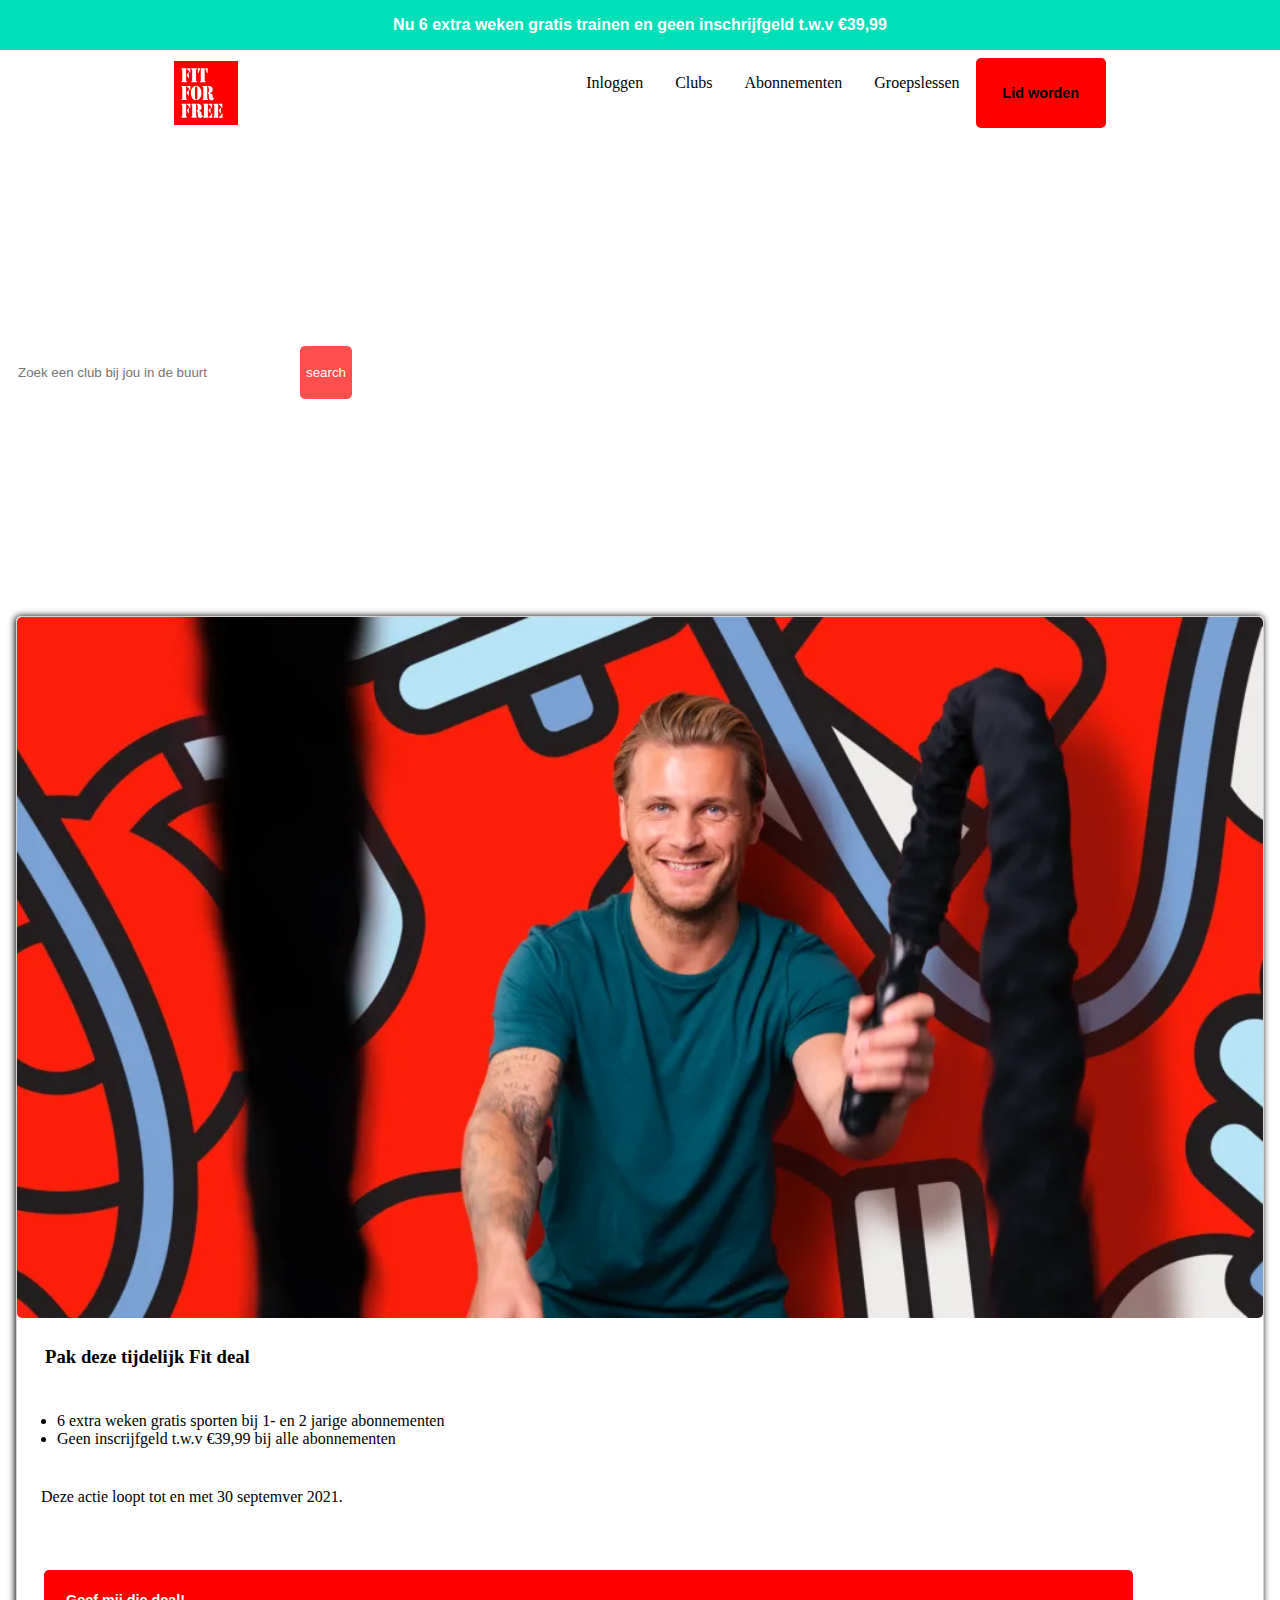
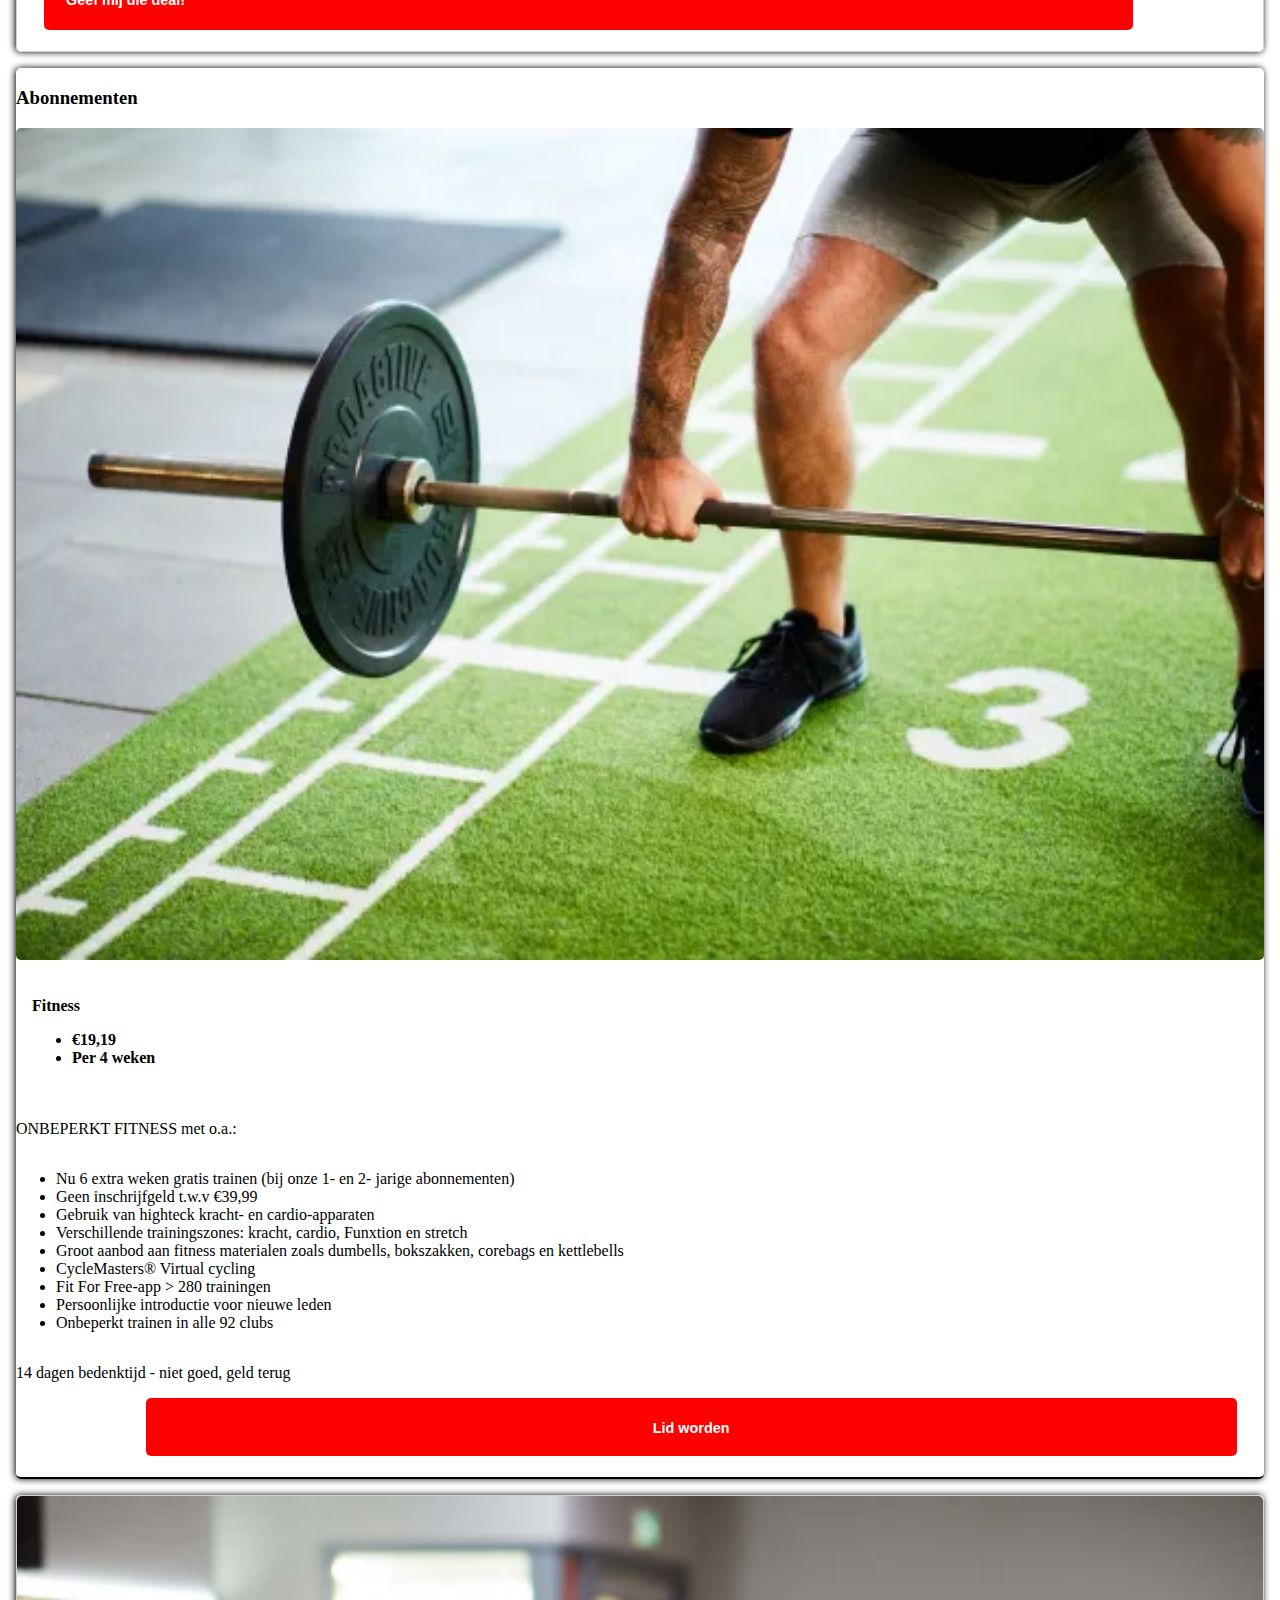
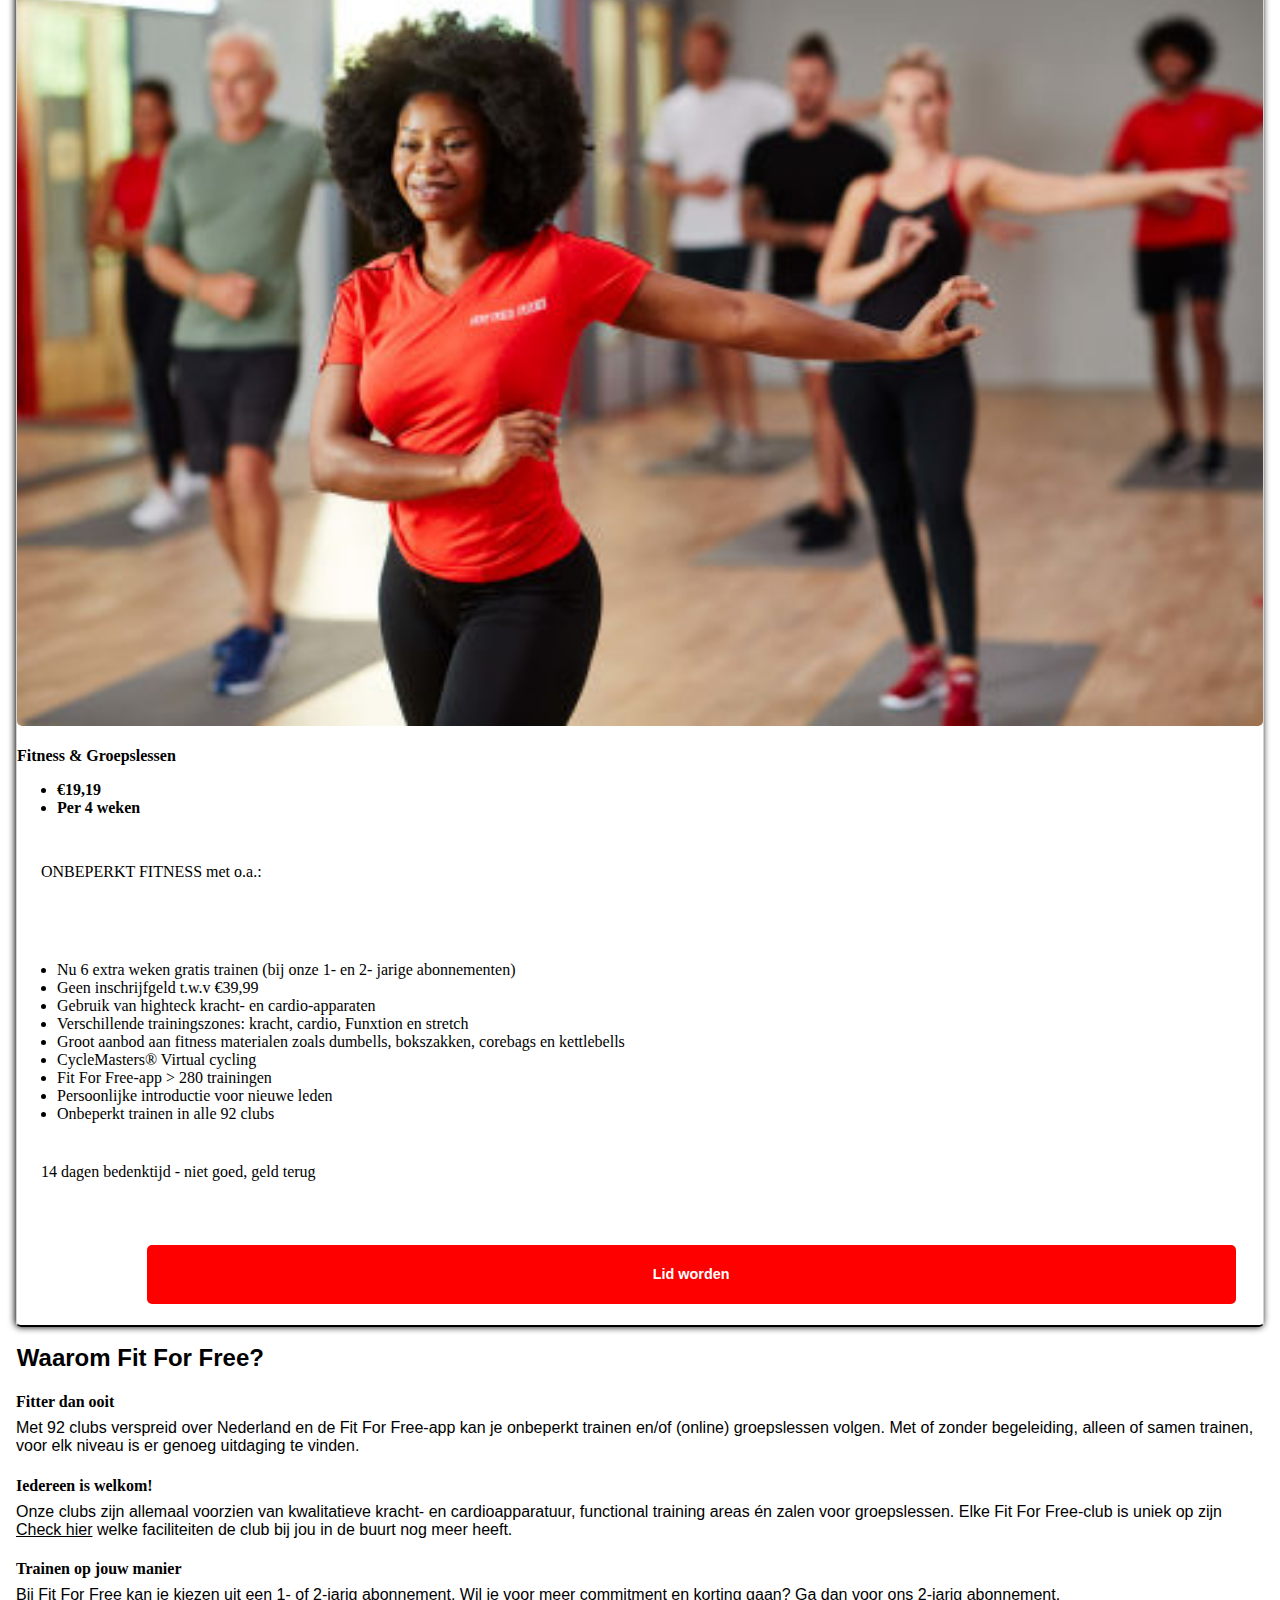
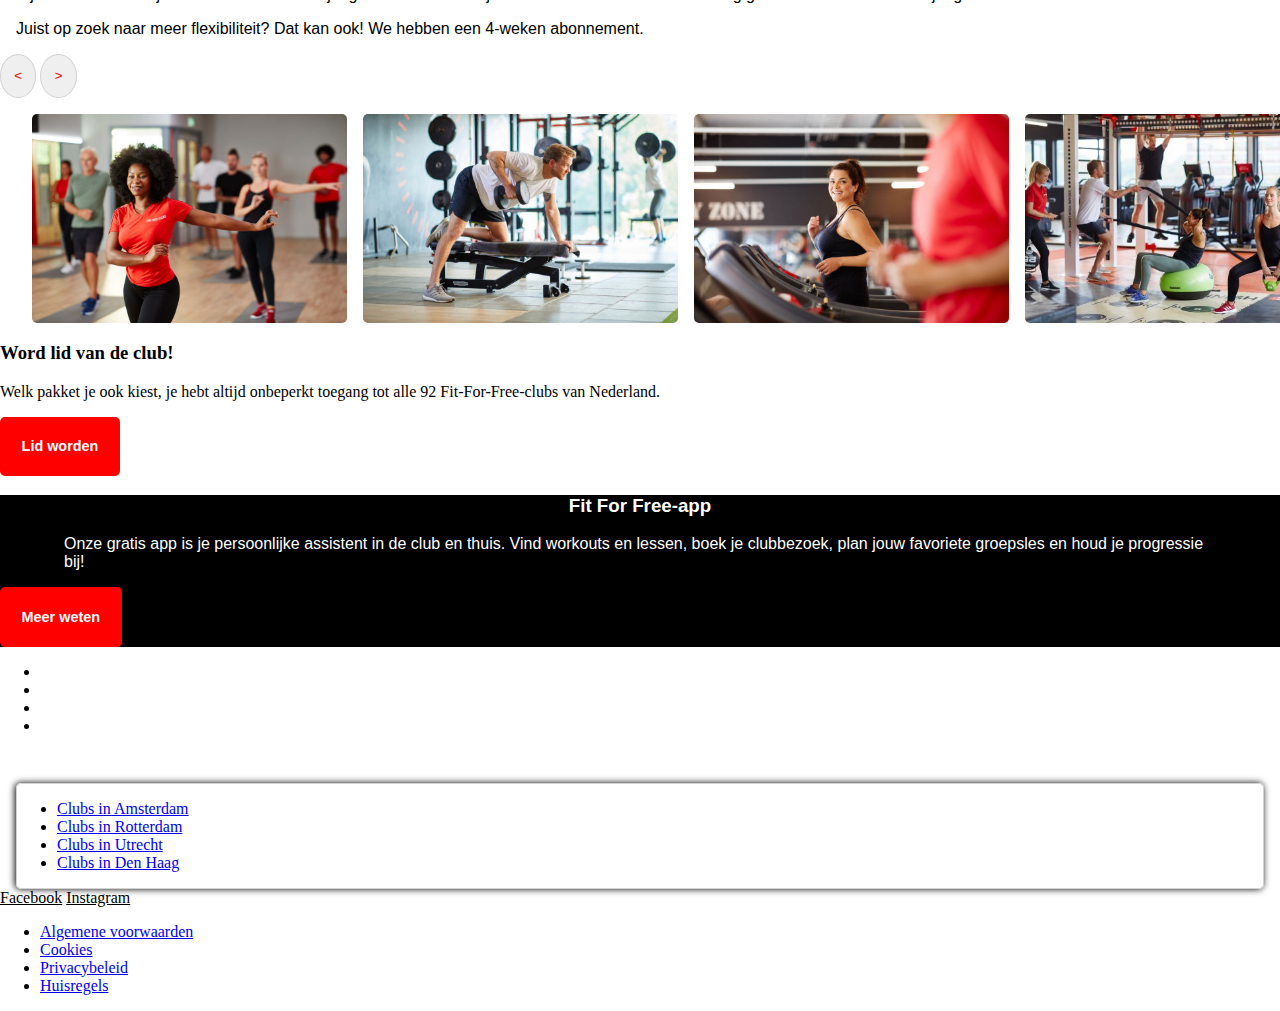
==== index.html @ 177fa926 "Add files via upload" ====
<!DOCTYPE html>
<html lang="en">
<head>
    <meta charset="UTF-8">
    <meta http-equiv="X-UA-Compatible" content="IE=edge">
    <meta name="viewport" content="width=device-width, initial-scale=1.0">
    <title>Fit For Free</title>
    <link rel="stylesheet" href="styles/style.css">
</head>
<body>
    <header>
        <a class="toplink" href="#">Nu 6 extra weken gratis trainen en geen inschrijfgeld t.w.v €39,99</a>
        <nav>
            <img src="images/logo.svg" alt="">
            <button>Lid worden</button>
            <div class="wrapper">
                <div class="container">
                    <div class="menulogo"></div>
                    <div class="menulogo"></div>
                    <div class="menulogo"></div>
                </div>
            </div>
            <ul class="nav-links">
                <li><a href="#">Inloggen</a></li>
                <li><a href="#">Clubs</a></li>
                <li><a href="#">Abonnementen</a></li>
                <li><a href="#">Groepslessen</a></li>
                <li><a href="#">Lid worden</a></li>
            </ul>
        </nav>
    </header>
    <main>

        <!--section 1-->
        <section class="welkom">
            <h2>Welkom bij de club!</h2>
            <div>
                <label for="site-search">
                <input type="search" placeholder="Zoek een club bij jou in de buurt">
                <button>search</button>
                </label>
            </div>
            <a href="#">Gebruik mijn locatie</a>
        </section>

        <!--section 2-->
        <section>
            <img src="images/Homepage_header_Circuit3.webp" alt="">
            <h3>Pak deze tijdelijk Fit deal</h3>
            <ul>
                <li>
                    6 extra weken gratis sporten bij 1- en 2 jarige abonnementen
                </li>
                <li>
                    Geen inscrijfgeld t.w.v €39,99 bij alle abonnementen
                </li>
            </ul>
            <p>Deze actie loopt tot en met 30 septemver 2021.</p>
            <button>
            Geef mij die deal!
            </button>
        </section>
        <span>

            <!--span section 1-->
            <section>
                <h3>Abonnementen</h3>
                <img src="images/Fit_For_Free_Fitness.jpg" alt="">
                <div>
                    <h4>
                        Fitness
                        <ul>
                            <li>€19,19</li>
                            <li>Per 4 weken</li>
                        </ul>
                    </h4>
                </div>
                <p>ONBEPERKT FITNESS met o.a.:</p>
                <ul>
                    <li>Nu 6 extra weken gratis trainen (bij onze 1- en 2- jarige abonnementen)</li>
                    <li>Geen inschrijfgeld t.w.v €39,99</li>
                    <li>Gebruik van highteck kracht- en cardio-apparaten</li>
                    <li>Verschillende trainingszones: kracht, cardio, Funxtion en stretch</li>
                    <li>Groot aanbod aan fitness materialen zoals dumbells, bokszakken, corebags en kettlebells</li>
                    <li>CycleMasters® Virtual cycling</li>
                    <li>Fit For Free-app > 280 trainingen</li>
                    <li>Persoonlijke introductie voor nieuwe leden</li>
                    <li>Onbeperkt trainen in alle 92 clubs</li>
                </ul>
                <p>14 dagen bedenktijd - niet goed, geld terug</p>
                <button>Lid worden</button>
            </section>

            <!--span section 2-->
            <section>
                <img src="images/Zumba_Gold_-_Fit_For_Free.jpg" alt="">
                <div>
                    <h4>
                        Fitness & Groepslessen
                        <ul>
                            <li>€19,19</li>
                            <li>Per 4 weken</li>
                        </ul>
                    </h4>
                </div>
                <p>ONBEPERKT FITNESS met o.a.:</p>
                <ul>
                    <li>Nu 6 extra weken gratis trainen (bij onze 1- en 2- jarige abonnementen)</li>
                    <li>Geen inschrijfgeld t.w.v €39,99</li>
                    <li>Gebruik van highteck kracht- en cardio-apparaten</li>
                    <li>Verschillende trainingszones: kracht, cardio, Funxtion en stretch</li>
                    <li>Groot aanbod aan fitness materialen zoals dumbells, bokszakken, corebags en kettlebells</li>
                    <li>CycleMasters® Virtual cycling</li>
                    <li>Fit For Free-app > 280 trainingen</li>
                    <li>Persoonlijke introductie voor nieuwe leden</li>
                    <li>Onbeperkt trainen in alle 92 clubs</li>
                </ul>
                <p>14 dagen bedenktijd - niet goed, geld terug</p>
                <button>Lid worden</button>
            </section>
        </span>

        <!--section 3-->
        <section>
            <h3>Waarom Fit For Free?</h3>
            <h4>Fitter dan ooit</h4>
            <p>
                Met 92 clubs verspreid over Nederland en de Fit For Free-app kan je onbeperkt trainen en/of (online) groepslessen volgen. Met of zonder begeleiding, alleen of samen trainen, voor elk niveau is er genoeg uitdaging te vinden.
            </p>
            <h4>Iedereen is welkom!</h4>
            <p>
                Onze clubs zijn allemaal voorzien van kwalitatieve kracht- en cardioapparatuur, functional training areas én zalen voor groepslessen. Elke Fit For Free-club is uniek op zijn <a href="#">Check hier</a> welke faciliteiten de club bij jou in de buurt nog meer heeft.
            </p>
            <h4>Trainen op jouw manier</h4>
            <p>
                Bij Fit For Free kan je kiezen uit een 1- of 2-jarig abonnement. Wil je voor meer commitment en korting gaan? Ga dan voor ons 2-jarig abonnement.
            </p>
            <p>
                Juist op zoek naar meer flexibiliteit? Dat kan ook! We hebben een 4-weken abonnement.
            </p>
        </section>

        <!--section 4-->
        <section>
            <button class="prevBtn"><</button>
            <button class="nextBtn">></button>
        </section>

        <!--section 5-->
        <section>
            <div class="carousel-slide">
                <img src="images/Zumba_Gold_-_Fit_For_Free (1).jpg" alt="">
                <img src="images/Kracht_training_-_Fit_For_Free__1___1_.jpg" alt="">
                <img src="images/Cardio.jpg" alt="">
                <img src="images/Fit_For_Free_functioneel_trainen.jpg" alt="">
                <img src="images/Fit_For_Free_app.jpg" alt="">
            </div>
        </section>

        <!--section 6-->
        <section>
            <h3>
                Word lid van de club!
            </h3>
            <p>
                Welk pakket je ook kiest, je hebt altijd onbeperkt toegang tot alle 92 Fit-For-Free-clubs van Nederland.
            </p>
            <button>
                Lid worden
            </button>
        </section>

        <!--section 7-->
        <section>
            <h3>
                Fit For Free-app
            </h3>
            <a href="#"></a>
            <a href="#"></a>
            <p>
                Onze gratis app is je persoonlijke assistent in de club en thuis. Vind workouts en lessen, boek je clubbezoek, plan jouw favoriete groepsles en houd je progressie bij!
            </p>
            <button>Meer weten</button>
        </section>
    </main>
    <footer>
        <section>
            <ul>
                <li><a href="#">Pers</a></li>
                <li><a href="#">Contact</a></li>
                <li><a href="#">BedrijfsFitness</a></li>
                <li><a href="#">Werken bij Fit For Free</a></li>
            </ul>
        </section>
        <section>
            <ul>
                <li><a href="#">Clubs in Amsterdam</a></li>
                <li><a href="#">Clubs in Rotterdam</a></li>
                <li><a href="#">Clubs in Utrecht</a></li>
                <li><a href="#">Clubs in Den Haag</a></li>
            </ul>
        </section>
        <section>
            <a href="#">Facebook</a>
            <a href="#">Instagram</a>
        </section>
        <section>
            <ul>
                <li><a href="#">Algemene voorwaarden</a></li>
                <li><a href="#">Cookies</a></li>
                <li><a href="#">Privacybeleid</a></li>
                <li><a href="#">Huisregels</a></li>
            </ul>
        </section>
    </footer>
    <script src="scripts/script.js"></script>
</body>
</html>
---- styles/style.css ----
*{
    box-sizing: border-box;
  }
  
body{
    margin: 0;
    padding: 0;
}

.toplink{
    display: flex;
    justify-content: center;
    color: white;
    background-color: #00DFB7;
    padding: 1em;
    text-decoration: none;
    font-family: Arial, Helvetica, sans-serif;
    font-weight: bold;
    font-size: 1em;
}

/*nav*/
nav {
    display: flex;
    justify-content: space-around;
    align-items: center;
    background-color: white;
    color: black;
    margin: 0.5em;
}

nav img {
    width: 4em;
}
nav ul {
    margin: 0;
    padding: 0;
    display: flex;
}

nav li {
    list-style: none;
}

nav li:last-of-type {
    background-color: red;
    color: white;
    border: red 1px ;
    padding: .75em;
    border-radius: 5px;
    font-weight: bold;
    font-size: 0.9em;
    font-family: sans-serif;
}

nav button {
    position: absolute;
    top: 4.25em;
    right: 5rem;
    background-color: red;
    color: white;
    border: red 1px ;
    padding: 1.5em;
    border-radius: 5px;
    font-weight: bold;
    font-size: 0.9em;
    font-family: sans-serif;
}

@media (max-width: 525px) {
    nav button {
        position: absolute;
        top: 5.25em;
    }
}

nav a {
    text-decoration: none;
    color: black;
    padding: 1rem;
    display: block;
}

nav a:hover {
    color: red;
}

.wrapper {
    display: none;
    width: 90%;
    margin: 0 auto;
}

.container {
    position: absolute;
    top: 5em;
    right: 1rem;
    height: 25px;
    width: 40px;
    margin-top: 20px;
    display: flex;
    flex-direction: column;
    justify-content: space-between;
    align-items: center;
    cursor: pointer; 
}

.menulogo {
    height: 3px;
    width: 30px;
    background-color: red;
}

@media (min-width: 1200px) {
    nav button {
        display: none;
    }

    section:nth-of-type(2) {
        margin: auto;
    }

}

@media (max-width: 1200px) {
    .wrapper {
        display: flex;
        border-bottom: solid 1px lightgray;
    }

    nav ul {
        display: none;
    }

    nav {
        flex-direction: column;
        align-items: flex-start;
    }

    nav ul {
        flex-direction: column;
    }

    nav li a {
        padding: .75rem 1rem;
    }

    .nav-links.open {
        display: flex;
    }

    nav li:last-of-type {
        display: none;
    }
    

}
/*nav end*/

.welkom {
    padding: 15vh 0;
    background-image: url(images/Homepage_header_Yoga__1_.webp) ;
    background-repeat: no-repeat;
}

section:nth-of-type(1) div {
    margin: 1em;
}

section:nth-of-type(1) h2 {
    margin: .6em;
    font-size: 2em;
    font-family: sans-serif;
    color: white;
}

section:nth-of-type(1) button {
    height: 4em;
    border-radius: 5px;
    border: none;
    background-color: rgb(255, 78, 78);
    margin-left: 1em;
    color: white;
}

input[type="search"] {
    border: none;
    border-radius: 5px;
    width: 20em;
    height: 4em;
}

section:nth-of-type(1) a {
    color: white;
    text-decoration: none;
    padding: 1em;
}

section:nth-of-type(2) {
    display: flex;
    flex-direction: column;
    margin: 1em;
    border-bottom: solid black 2px;
    border-radius: 5px;
    margin: auto;
    margin-right: 1em;
    margin-left: 1em;
    margin-top: 3em;
    border: solid lightgray 1px;
    box-shadow: -1px 0px 7px 0px #000000;
}

section:nth-of-type(2) h3 {
    margin: 1.5em;
}

section:nth-of-type(2) p {
    margin: 1.5em;
    margin-bottom: 4em;
}

section:nth-of-type(2) button {
    background-color: red;
    color: white;
    border: red 1px ;
    display: flex;
    justify-content: flex-start;
    padding: 1.5em;
    margin-left: 1.9em;
    margin-right: 9em;
    margin-bottom: 1.5em;
    border-radius: 5px;
    font-weight: bold;
    font-size: 0.9em;
    font-family: sans-serif;
}

span:nth-of-type(1) section {
    display: flex;
    flex-direction: column;
    margin: 1em;
    border-bottom: solid black 2px;
    border-radius: 5px;
    box-shadow: -1px 0px 7px 0px #000000;
}

span:nth-of-type(1) button {
    background-color: red;
    color: white;
    border: red 1px ;
    display: flex;
    justify-content: flex-end;
    padding: 1.5em;
    margin-right: 1.9em;
    margin-left: 9em;
    margin-bottom: 1.5em;
    border-radius: 5px;
    font-weight: bold;
    font-size: 0.9em;
    font-family: sans-serif;
    justify-content: center;
}

section:nth-of-type(3) h3{
    font-family: sans-serif;
    margin: 0.7em;
    font-weight: bold;
    font-size: 1.5em;
}

section:nth-of-type(3) p {
    margin-top: 0;
    font-family: sans-serif;
    margin-left: 1em;
    margin-right: 1em;
}

section:nth-of-type(3) h4 {
    margin-bottom: 0.5em;
    margin-left: 1em;
    margin-right: 1em;
}

section:nth-of-type(3) a {
    color: black;
}

section img {
    border-radius: 5px;
}

/*carousel*/
.carousel-slide {
    display: flex;
    width: 100%;
    gap: 1em;
    margin: 1em;
}

.carousel-slide img {
    border-radius: 5px;
    width: 315px;
}

section:nth-of-type(5) {
    margin: 1em;
    justify-content: flex-end;
    width: 100%;
}

.prevBtn {
    padding: 1em;
    border-radius: 50%;
    border: solid 1px lightgrey;
    color: red;
}

.nextBtn {
    padding: 1em;
    border-radius: 50%;
    border: solid 1px lightgrey;
    color: red;
}
/*carousel end*/

section:nth-of-type(6) button {
    background-color: red;
    color: white;
    border: red 1px ;
    display: flex;
    justify-content: flex-end;
    padding: 1.5em;
    border-radius: 5px;
    font-weight: bold;
    font-size: 0.9em;
    font-family: sans-serif;
    justify-content: center;
}

section:nth-of-type(7) {
    background-color: black;
}

section:nth-of-type(7) h3 {
    color: white;
    font-family: sans-serif;
    display: flex;
    justify-content: center;
}

section:nth-of-type(7) p {
    color: white;
    font-family: sans-serif;
    display: flex;
    justify-content: center;
    margin-right: 4em;
    margin-left: 4em;
}


section:nth-of-type(7) button {
    background-color: red;
    color: white;
    border: red 1px ;
    display: flex;
    justify-content: flex-end;
    padding: 1.5em;
    border-radius: 5px;
    font-weight: bold;
    font-size: 0.9em;
    font-family: sans-serif;
    justify-content: center;
}
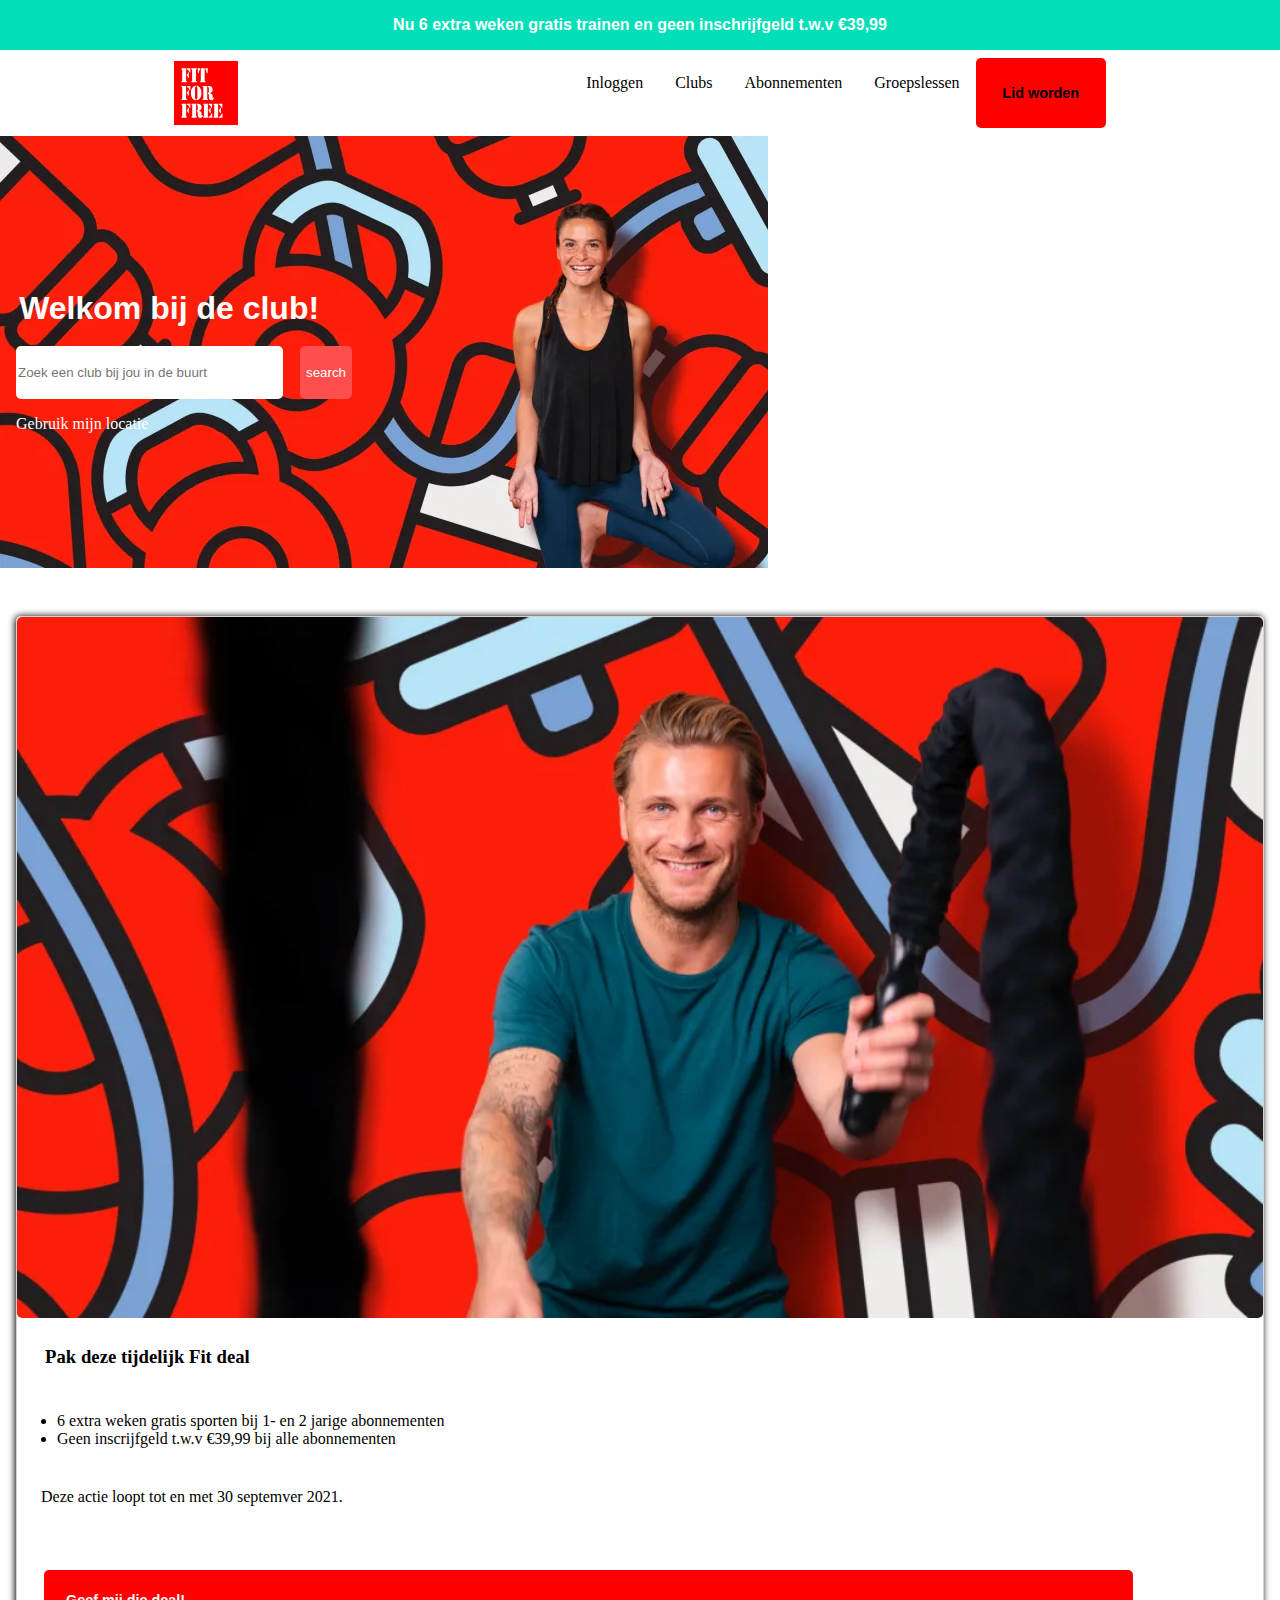
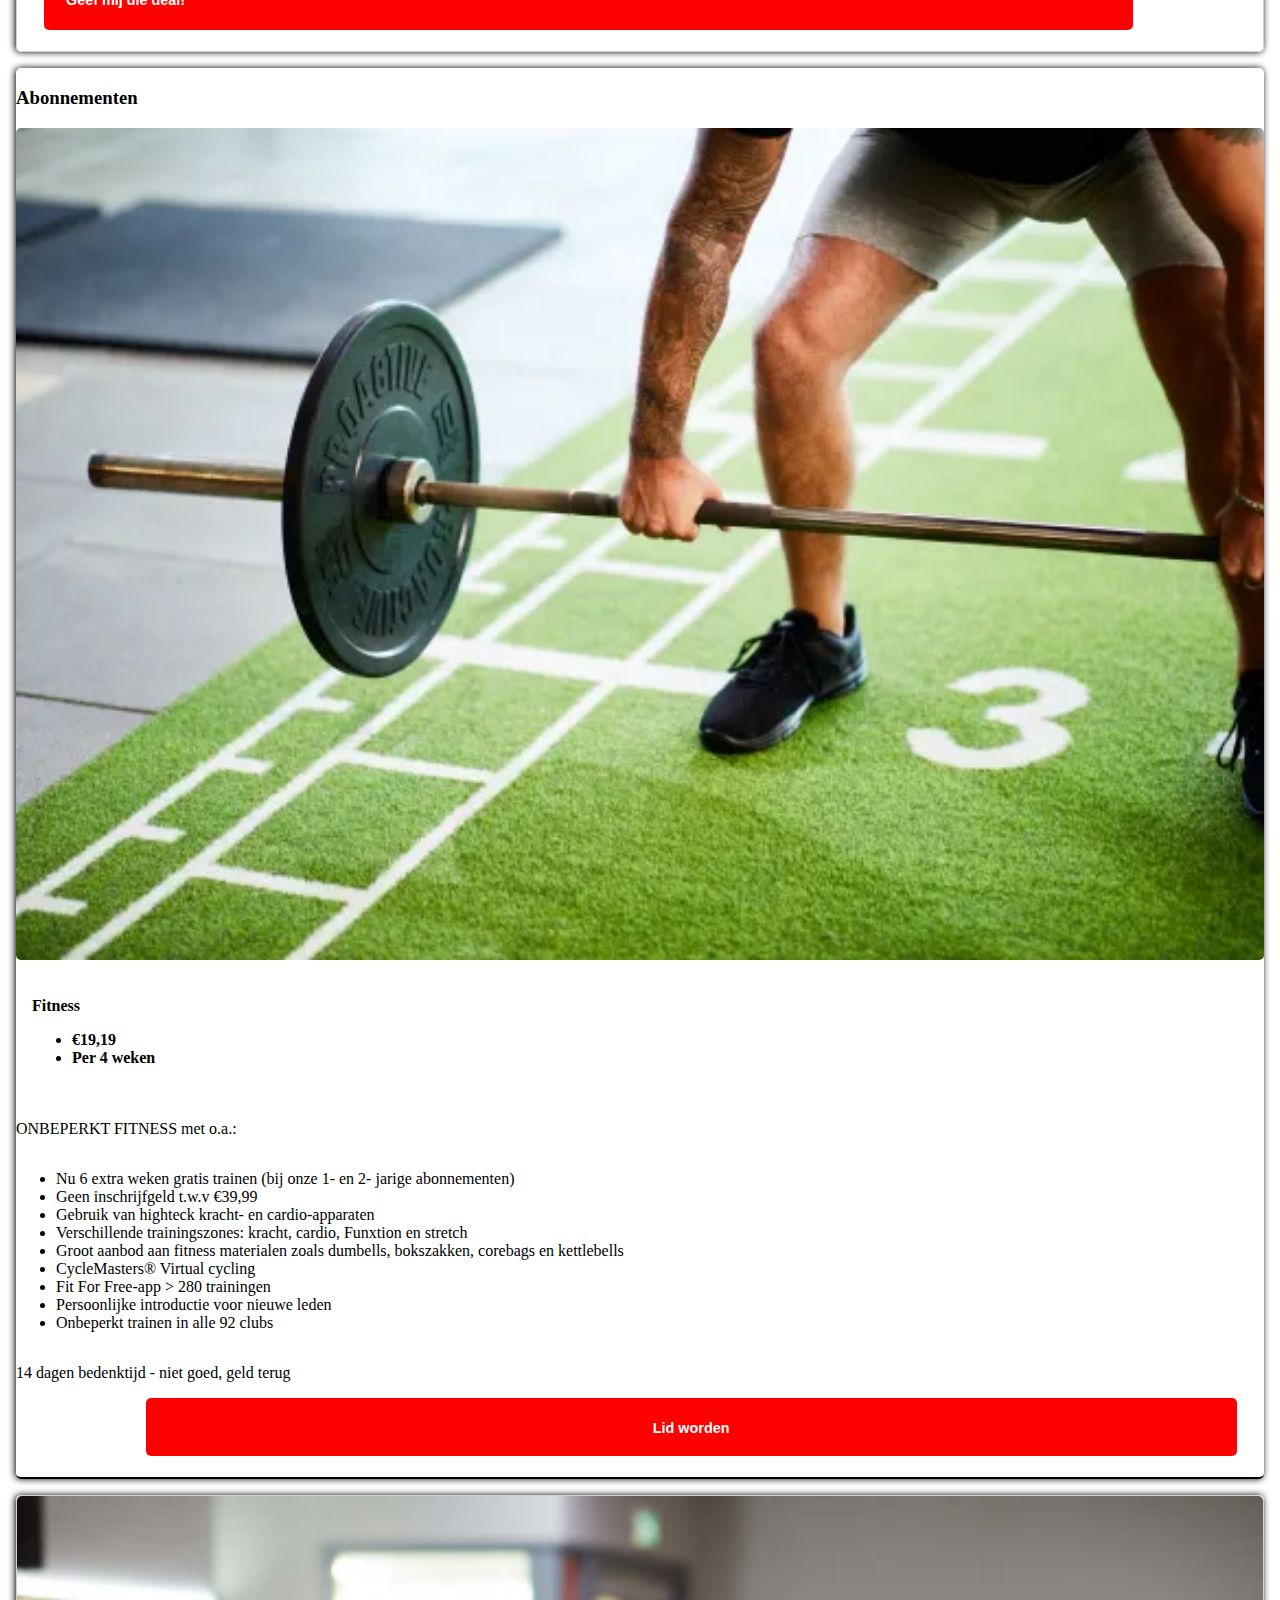
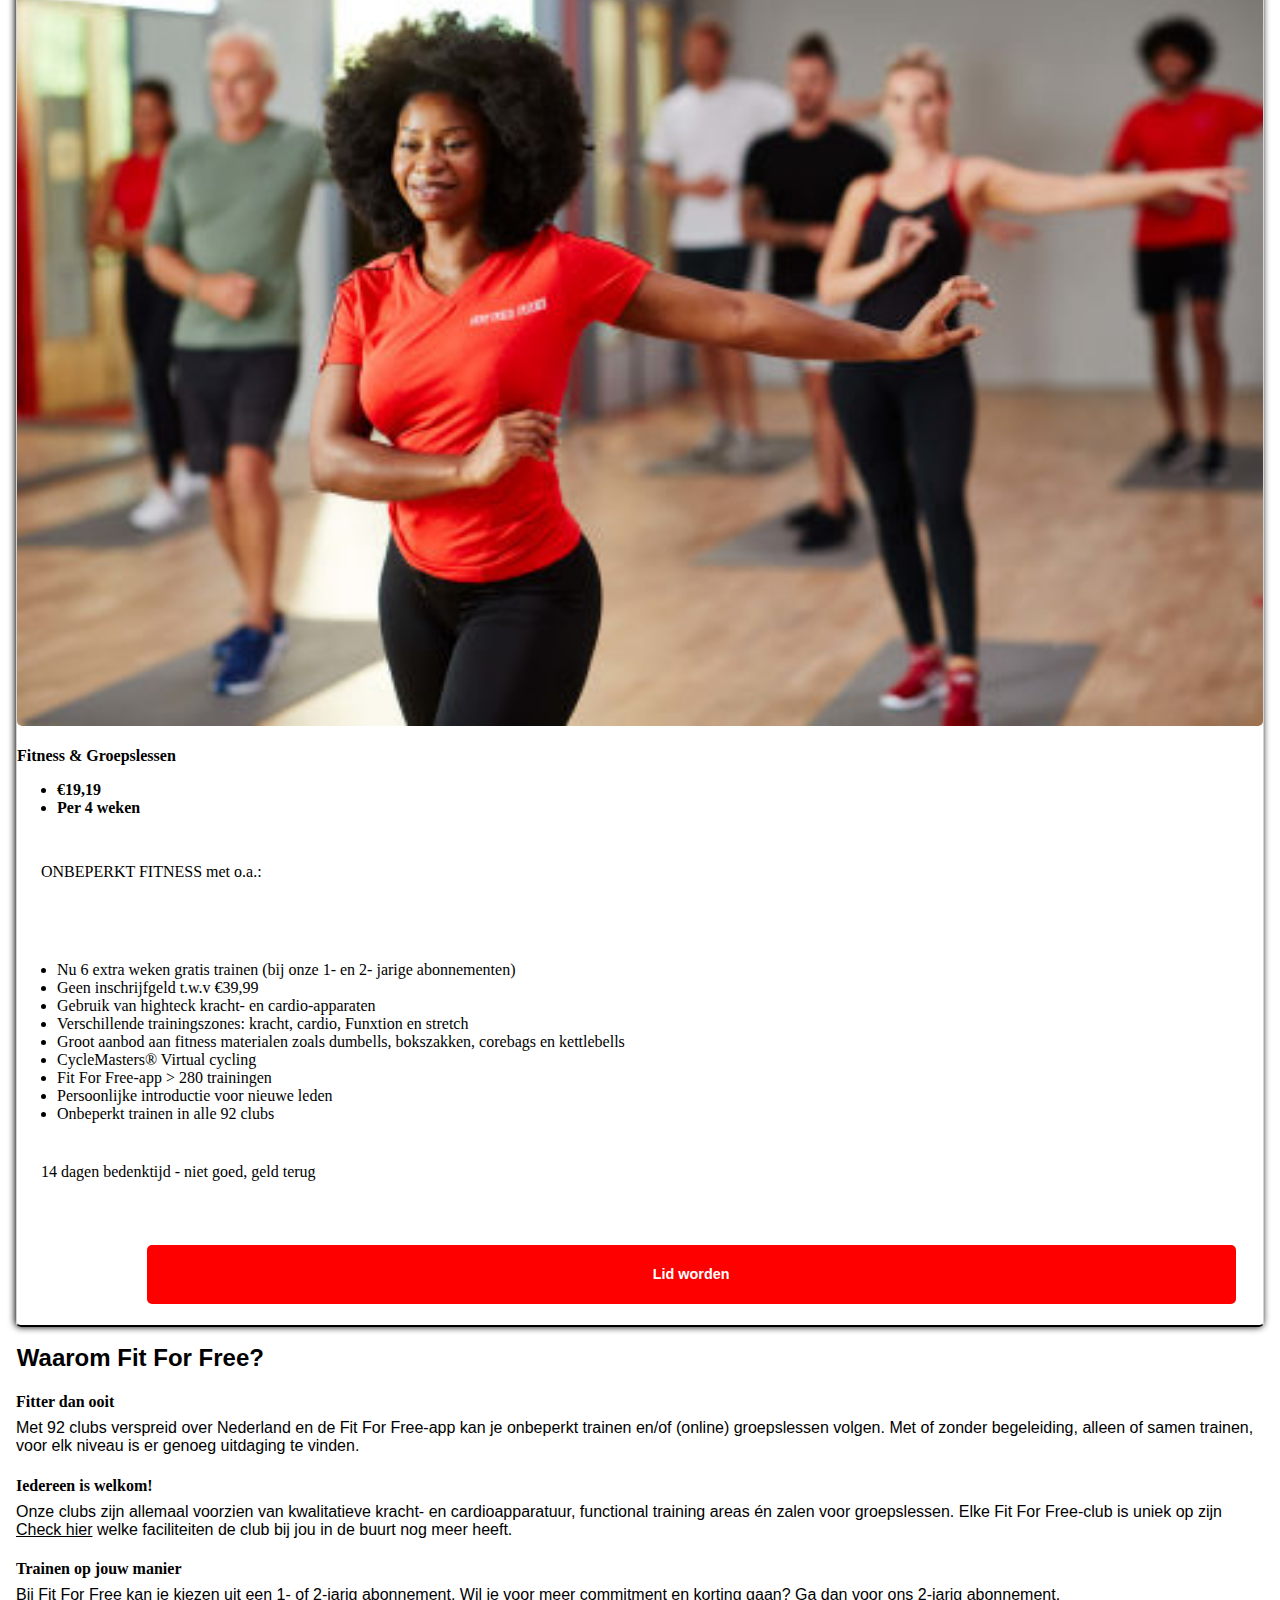
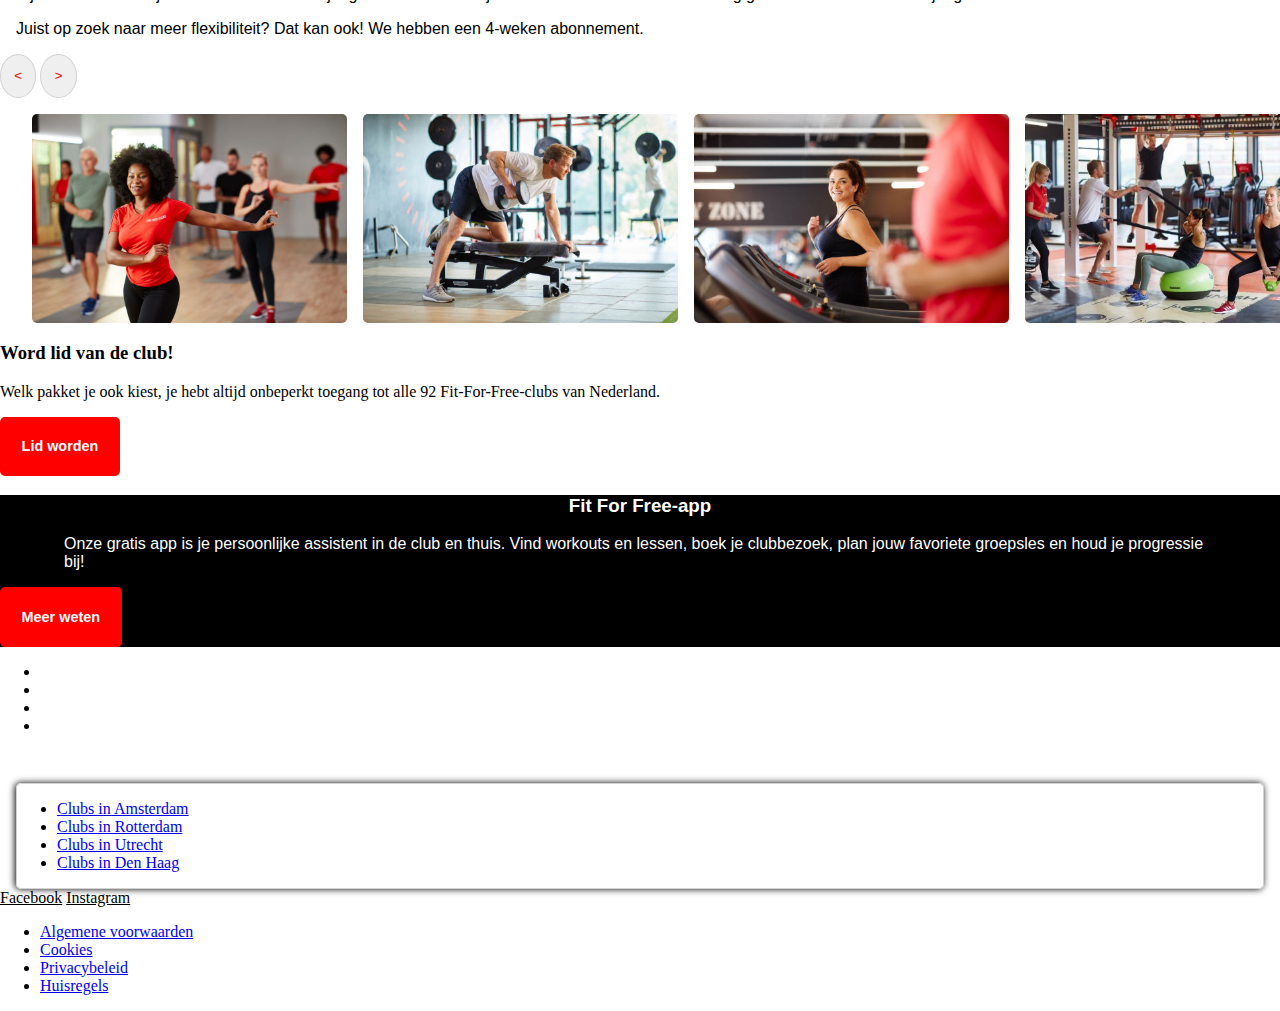
==== commit 0f1223cd: "Add files via upload" ====
--- a/index.html
+++ b/index.html
@@ -21,7 +21,7 @@
                 </div>
             </div>
             <ul class="nav-links">
-                <li><a href="#">Inloggen</a></li>
+                <li><a href="groepslessen.html">Inloggen</a></li>
                 <li><a href="#">Clubs</a></li>
                 <li><a href="#">Abonnementen</a></li>
                 <li><a href="#">Groepslessen</a></li>
--- a/styles/style.css
+++ b/styles/style.css
@@ -159,7 +159,7 @@
 
 .welkom {
     padding: 15vh 0;
-    background-image: url(images/Homepage_header_Yoga__1_.webp) ;
+    background-image: url(../images/Homepage_header_Yoga__1_.png);
     background-repeat: no-repeat;
 }
 
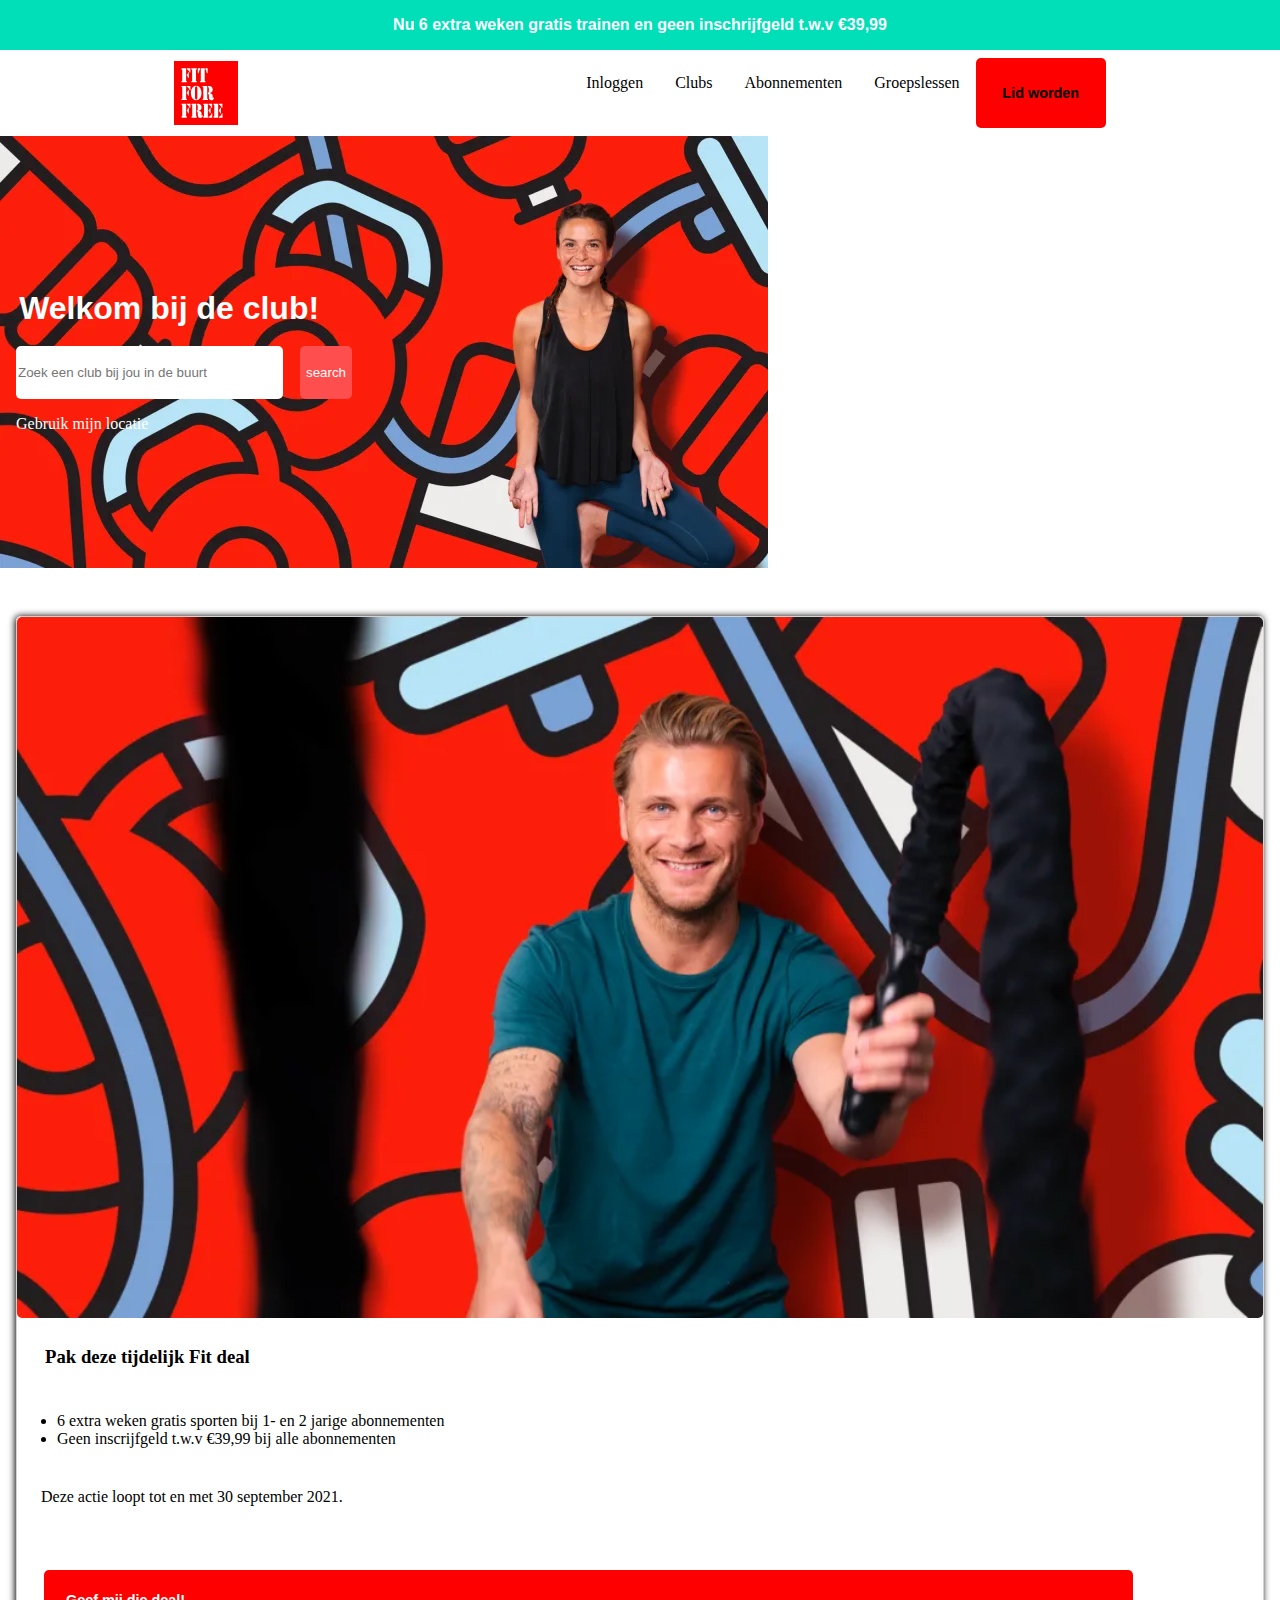
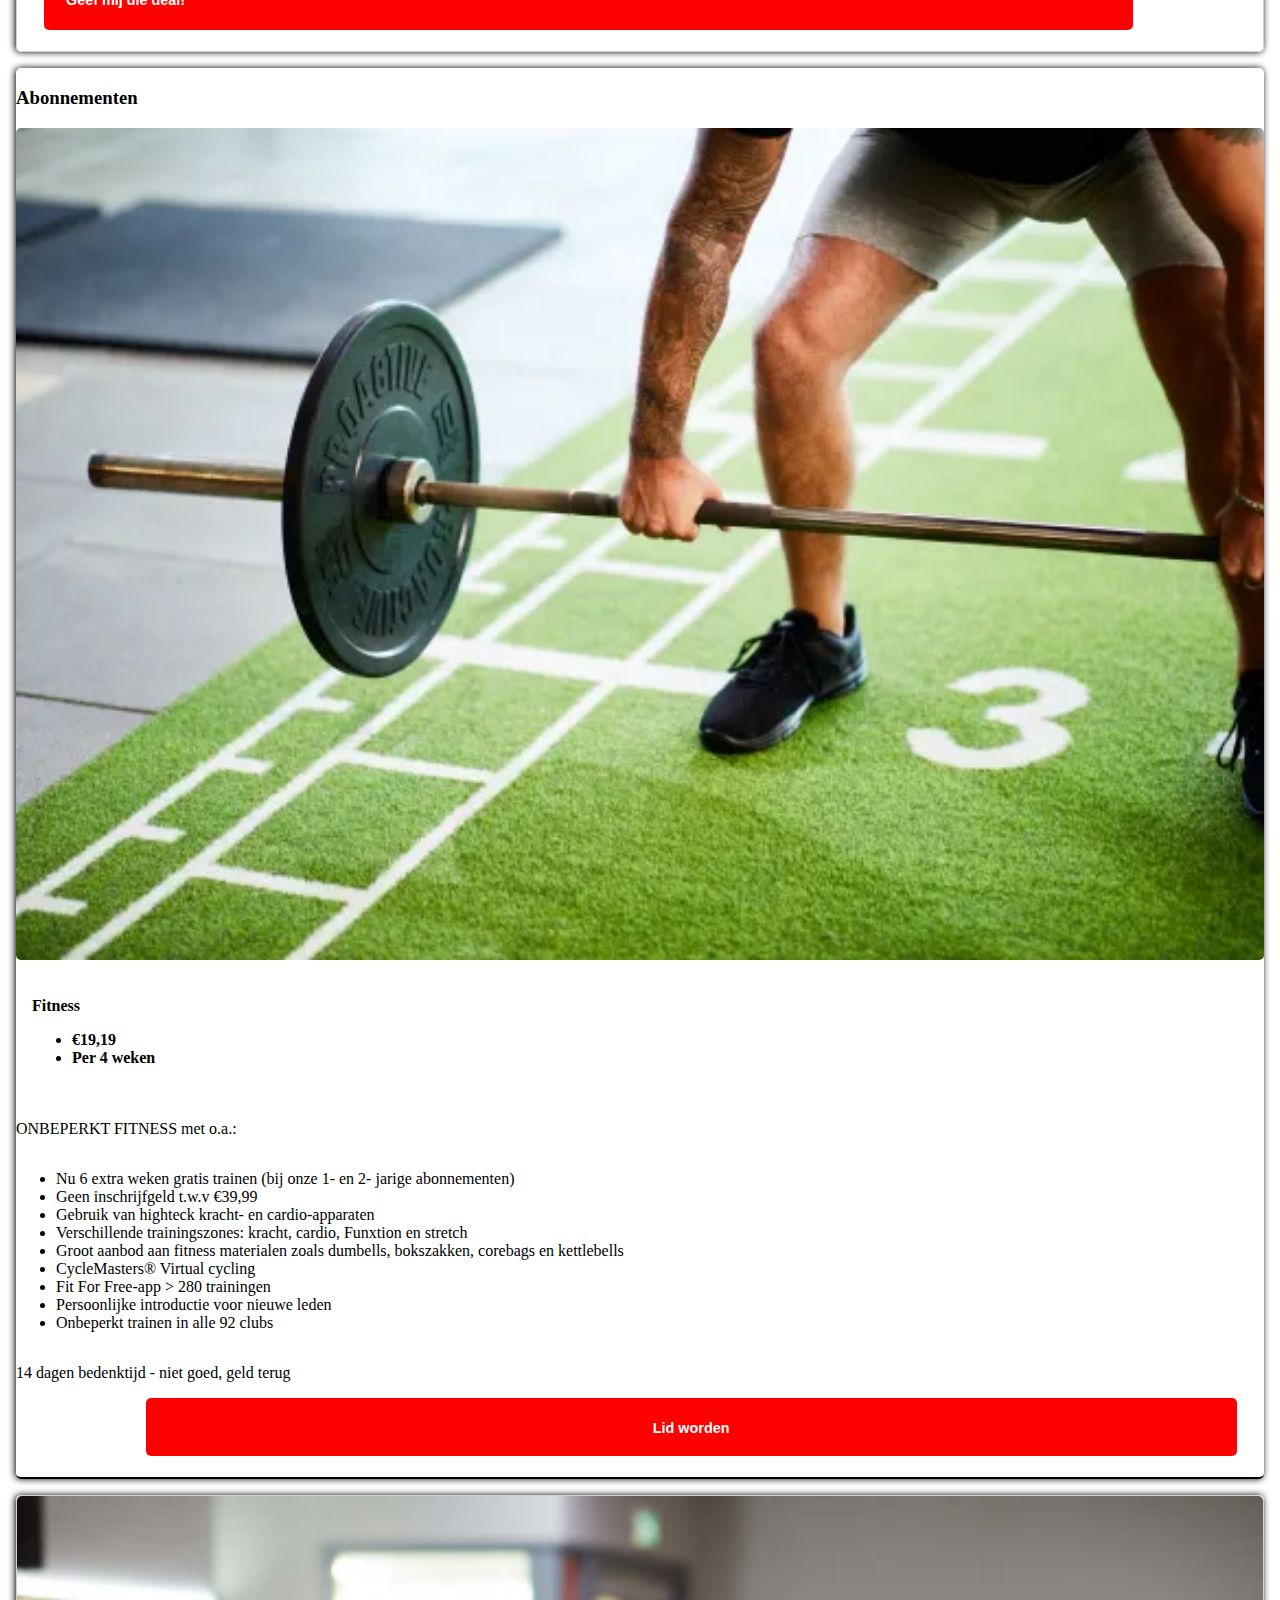
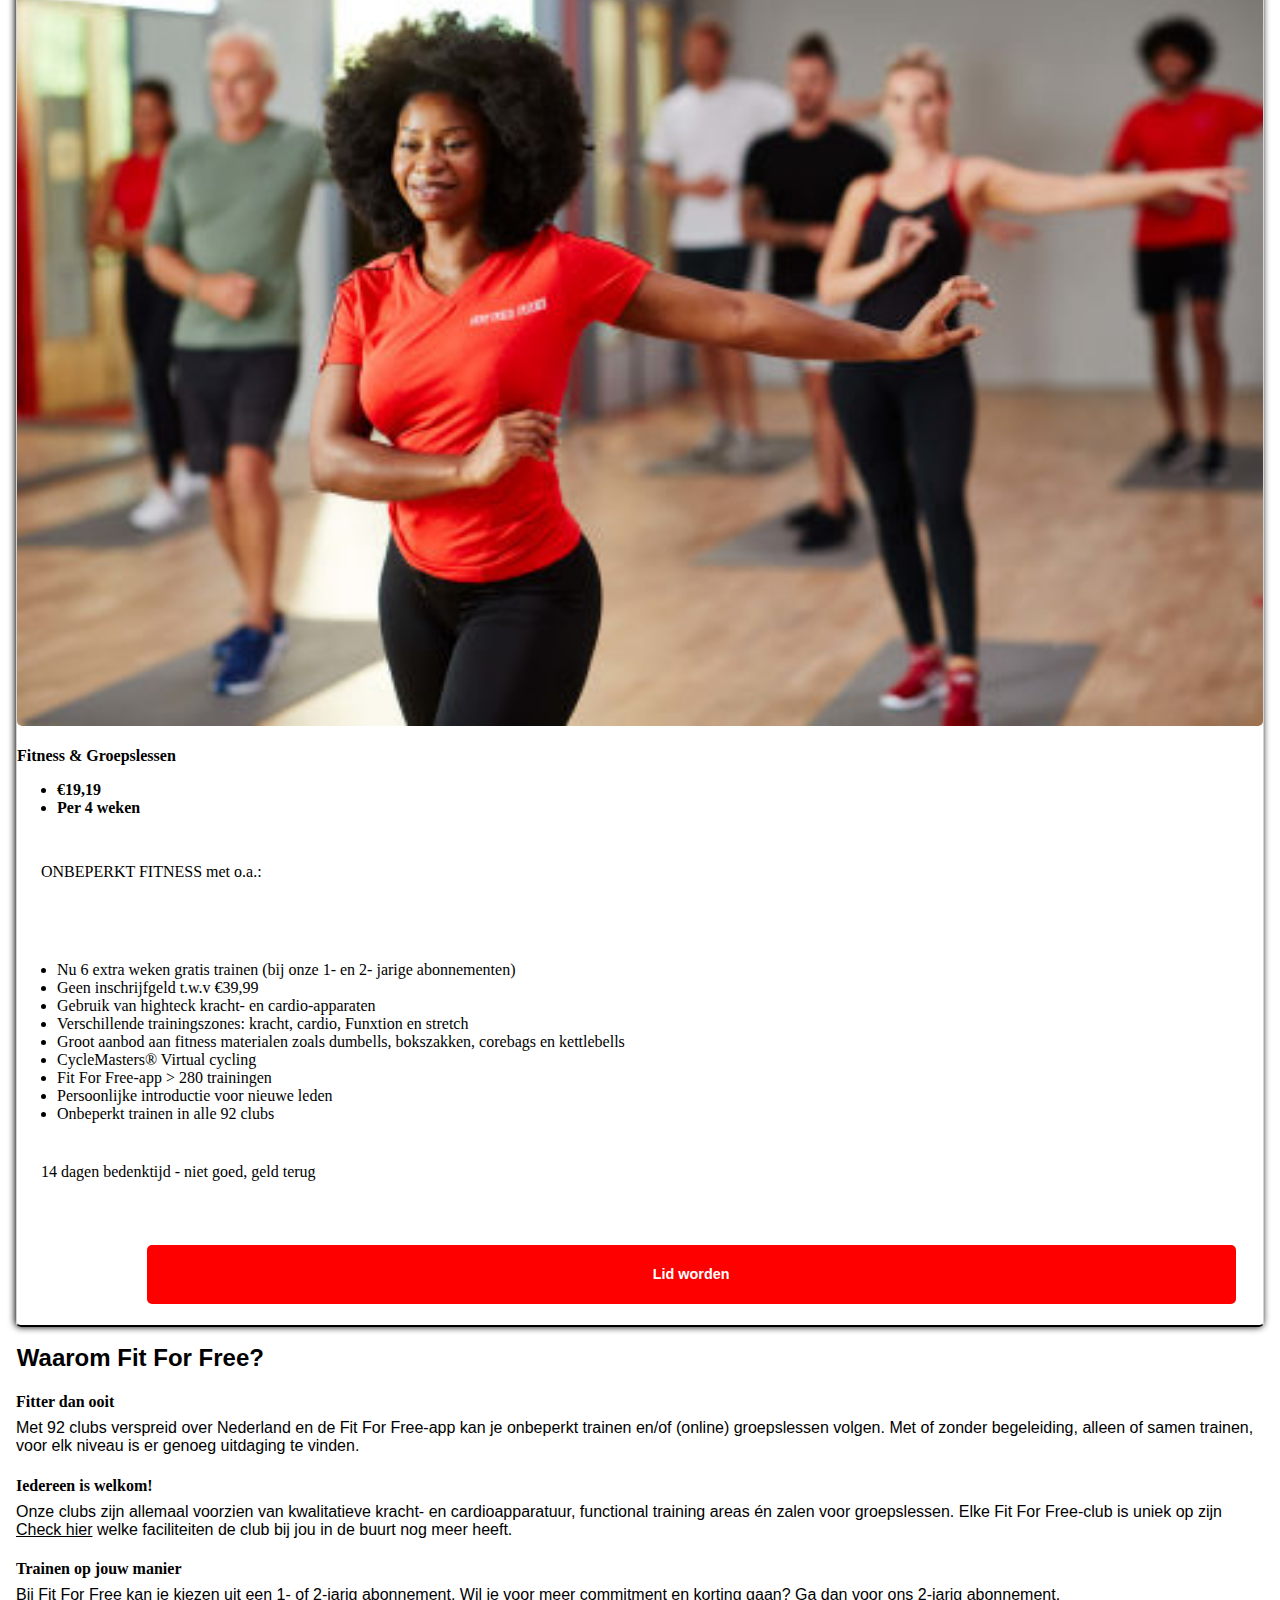
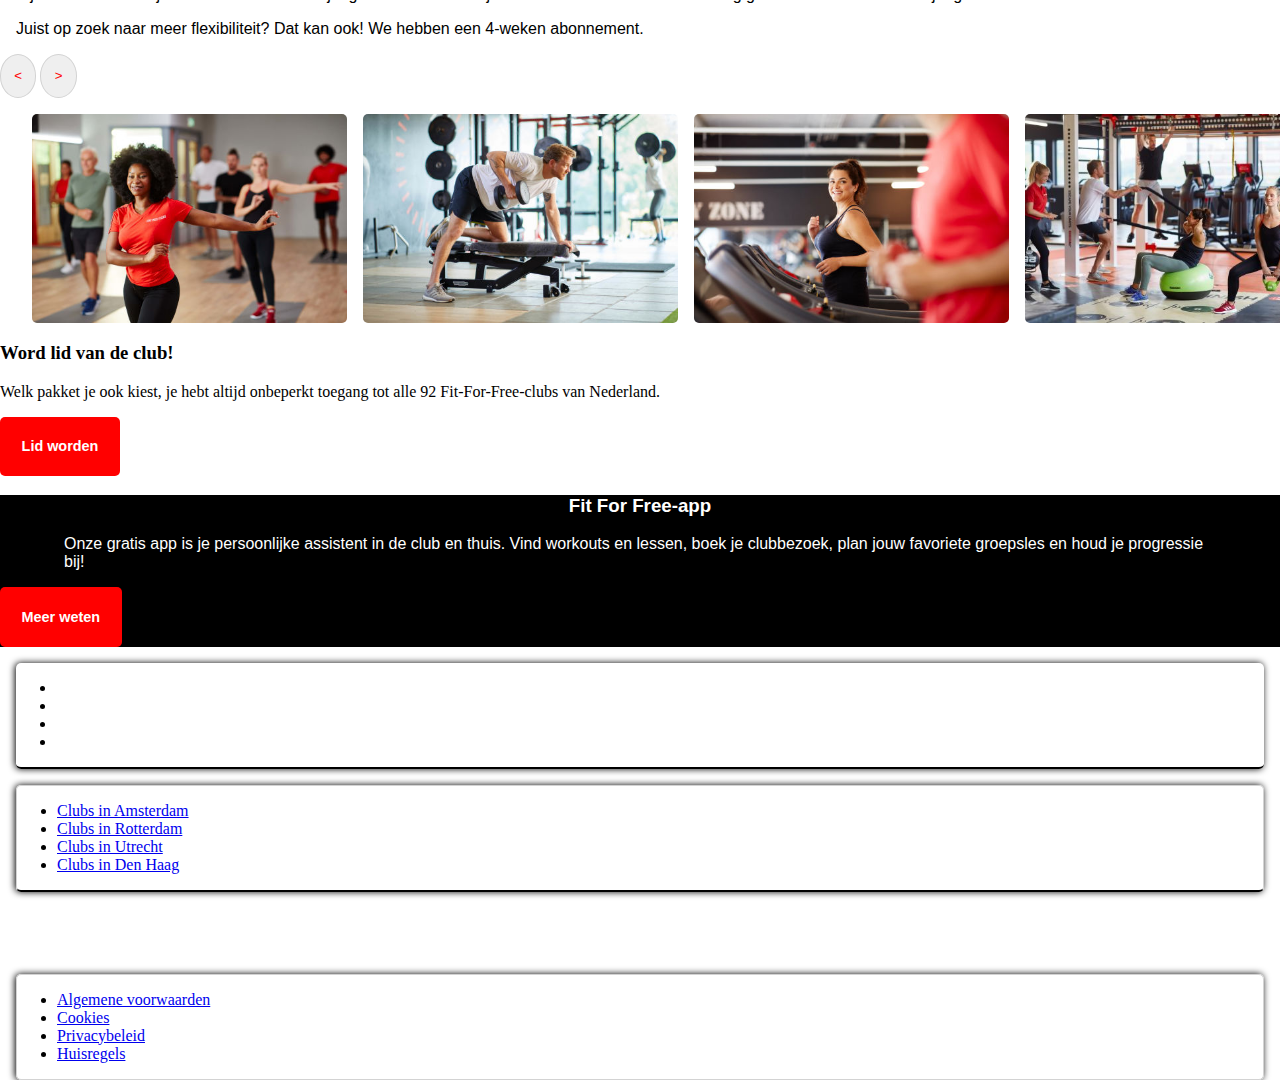
==== commit 09240371: "Add files via upload" ====
--- a/index.html
+++ b/index.html
@@ -21,10 +21,10 @@
                 </div>
             </div>
             <ul class="nav-links">
-                <li><a href="groepslessen.html">Inloggen</a></li>
+                <li><a href="#">Inloggen</a></li>
                 <li><a href="#">Clubs</a></li>
                 <li><a href="#">Abonnementen</a></li>
-                <li><a href="#">Groepslessen</a></li>
+                <li><a href="groepslessen.html">Groepslessen</a></li>
                 <li><a href="#">Lid worden</a></li>
             </ul>
         </nav>
@@ -55,7 +55,7 @@
                     Geen inscrijfgeld t.w.v €39,99 bij alle abonnementen
                 </li>
             </ul>
-            <p>Deze actie loopt tot en met 30 septemver 2021.</p>
+            <p>Deze actie loopt tot en met 30 september 2021.</p>
             <button>
             Geef mij die deal!
             </button>
@@ -184,27 +184,31 @@
         </section>
     </main>
     <footer>
-        <section>
-            <ul>
-                <li><a href="#">Pers</a></li>
-                <li><a href="#">Contact</a></li>
-                <li><a href="#">BedrijfsFitness</a></li>
-                <li><a href="#">Werken bij Fit For Free</a></li>
-            </ul>
-        </section>
-        <section>
-            <ul>
-                <li><a href="#">Clubs in Amsterdam</a></li>
-                <li><a href="#">Clubs in Rotterdam</a></li>
-                <li><a href="#">Clubs in Utrecht</a></li>
-                <li><a href="#">Clubs in Den Haag</a></li>
-            </ul>
-        </section>
+        <span>
+            <!--span section 1-->
+            <section>
+                    <ul>
+                        <li><a href="#">Pers</a></li>
+                        <li><a href="#">Contact</a></li>
+                        <li><a href="#">BedrijfsFitness</a></li>
+                        <li><a href="#">Werken bij Fit For Free</a></li>
+                    </ul>
+            </section>
+            <!--span section 2-->
+            <section>
+                <ul>
+                    <li><a href="#">Clubs in Amsterdam</a></li>
+                    <li><a href="#">Clubs in Rotterdam</a></li>
+                    <li><a href="#">Clubs in Utrecht</a></li>
+                    <li><a href="#">Clubs in Den Haag</a></li>
+                </ul>
+            </section>
+        </span>
         <section>
             <a href="#">Facebook</a>
             <a href="#">Instagram</a>
         </section>
-        <section>
+        <section class="linksvoorwaarden">
             <ul>
                 <li><a href="#">Algemene voorwaarden</a></li>
                 <li><a href="#">Cookies</a></li>
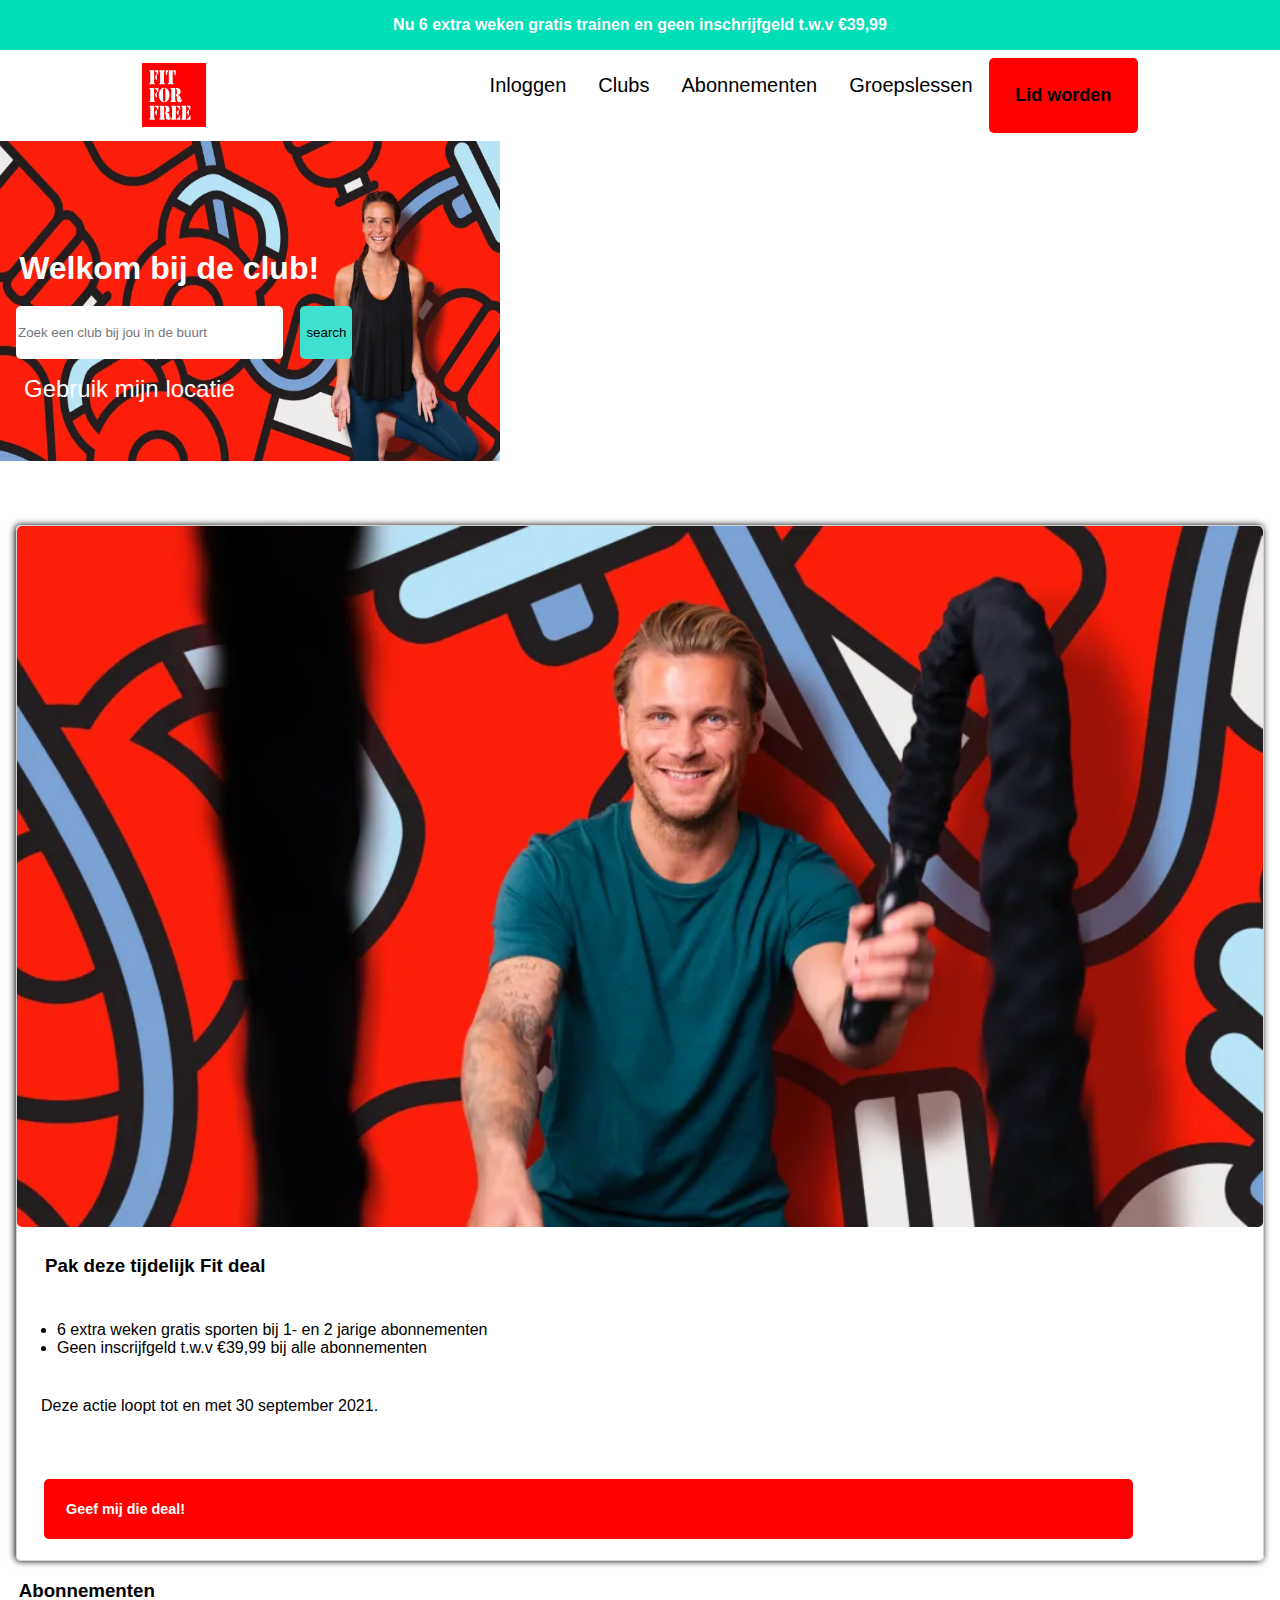
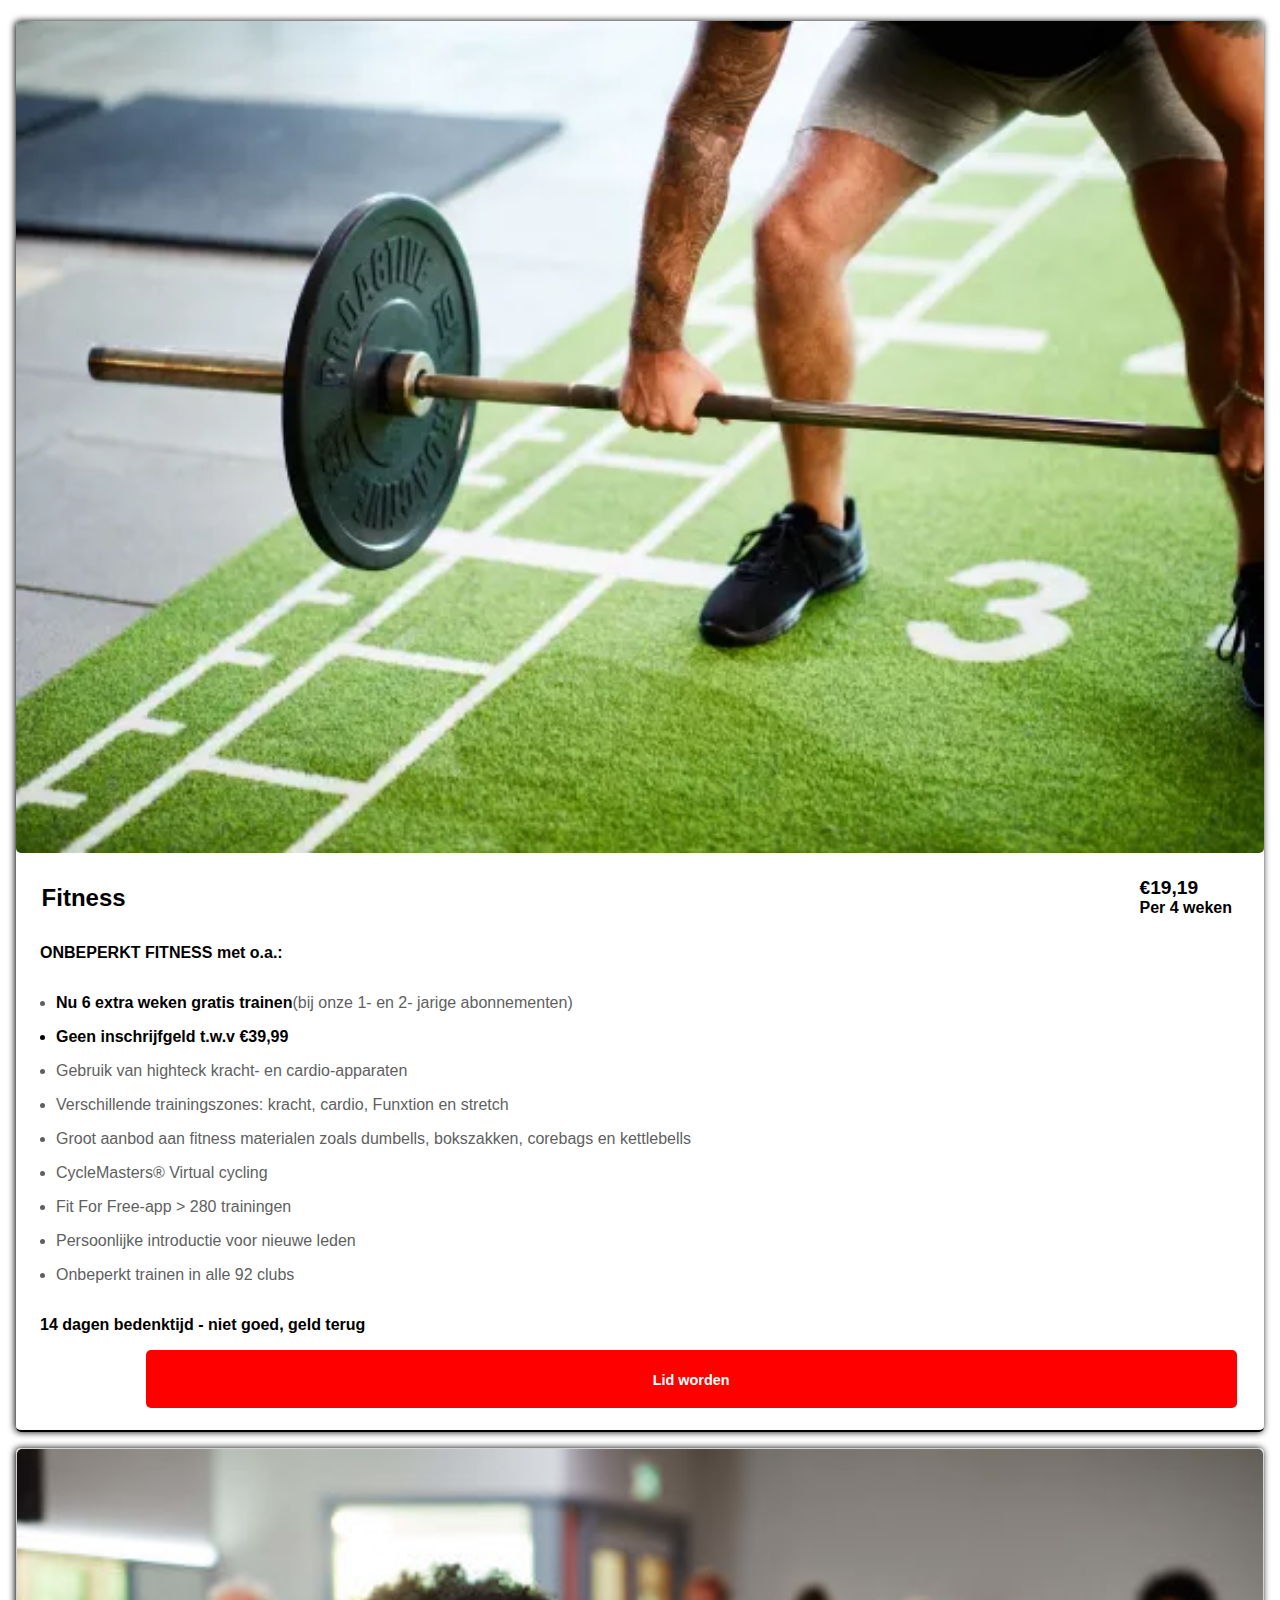
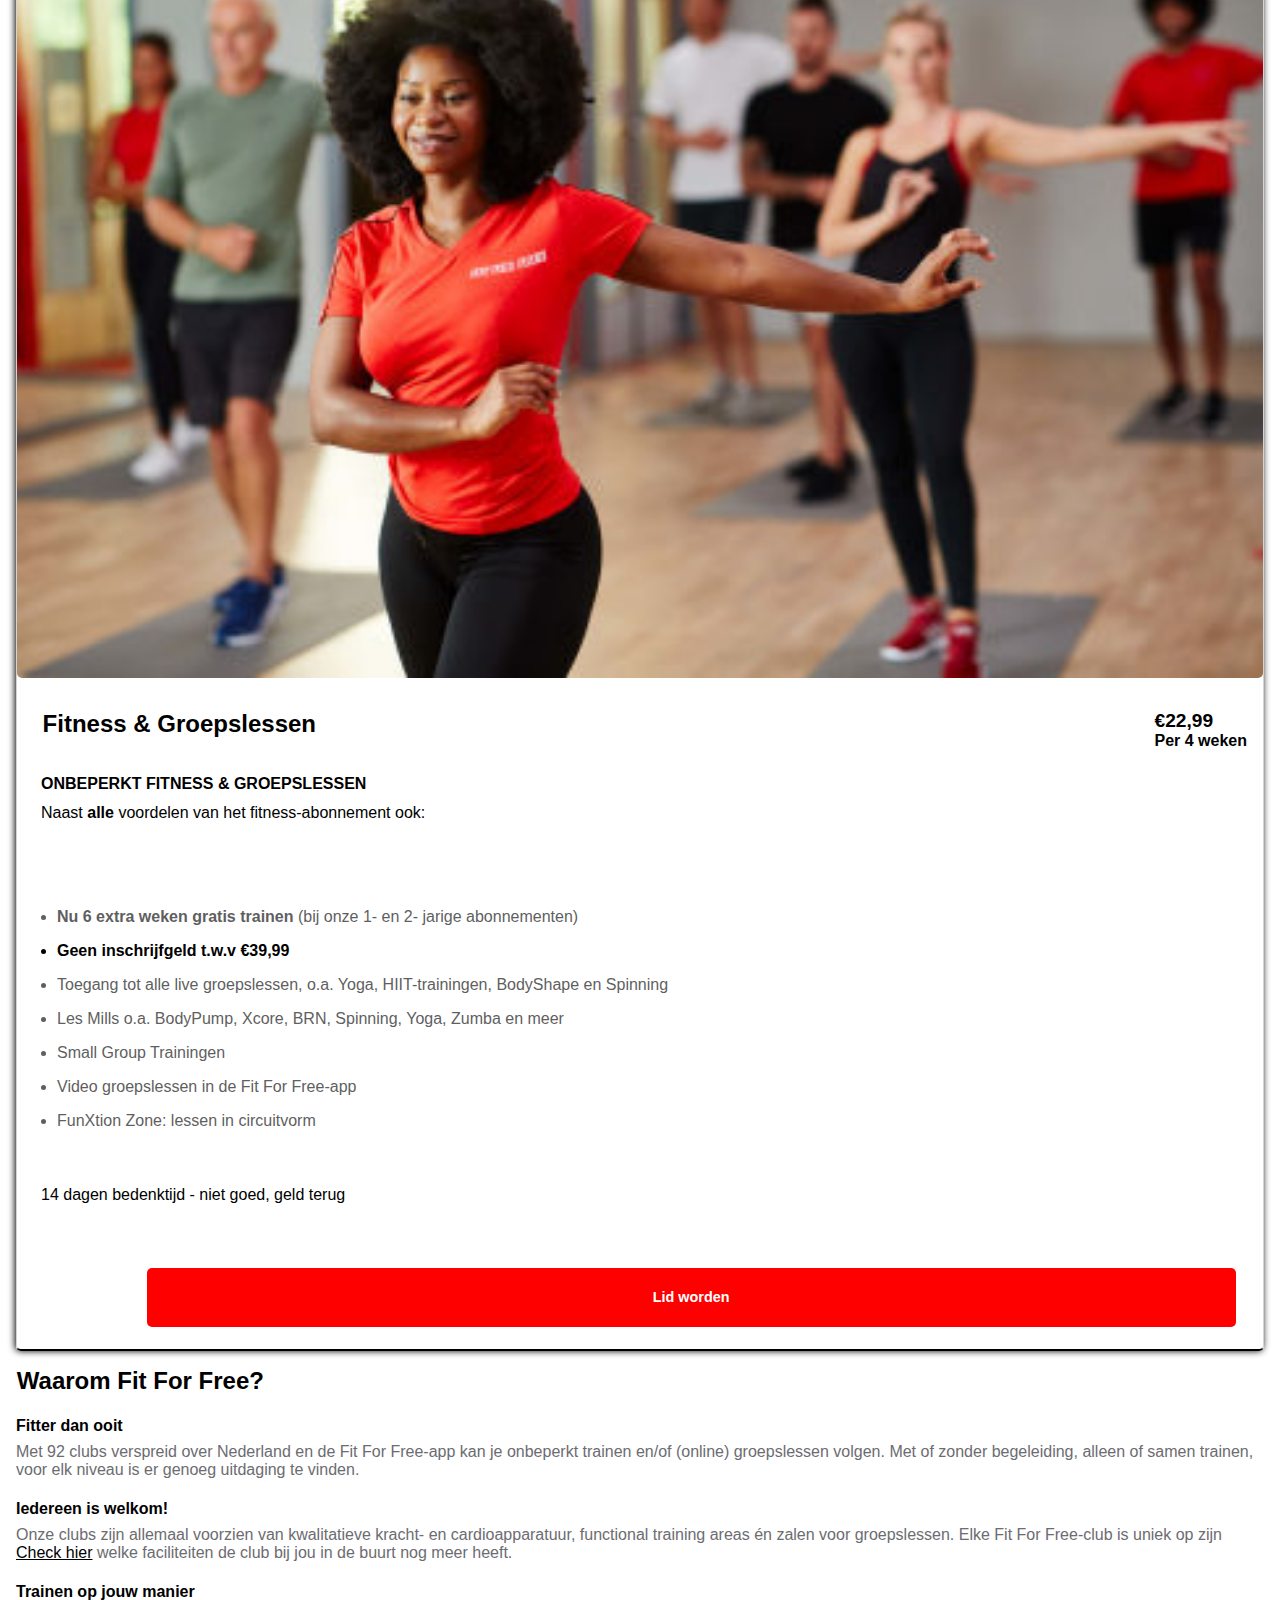
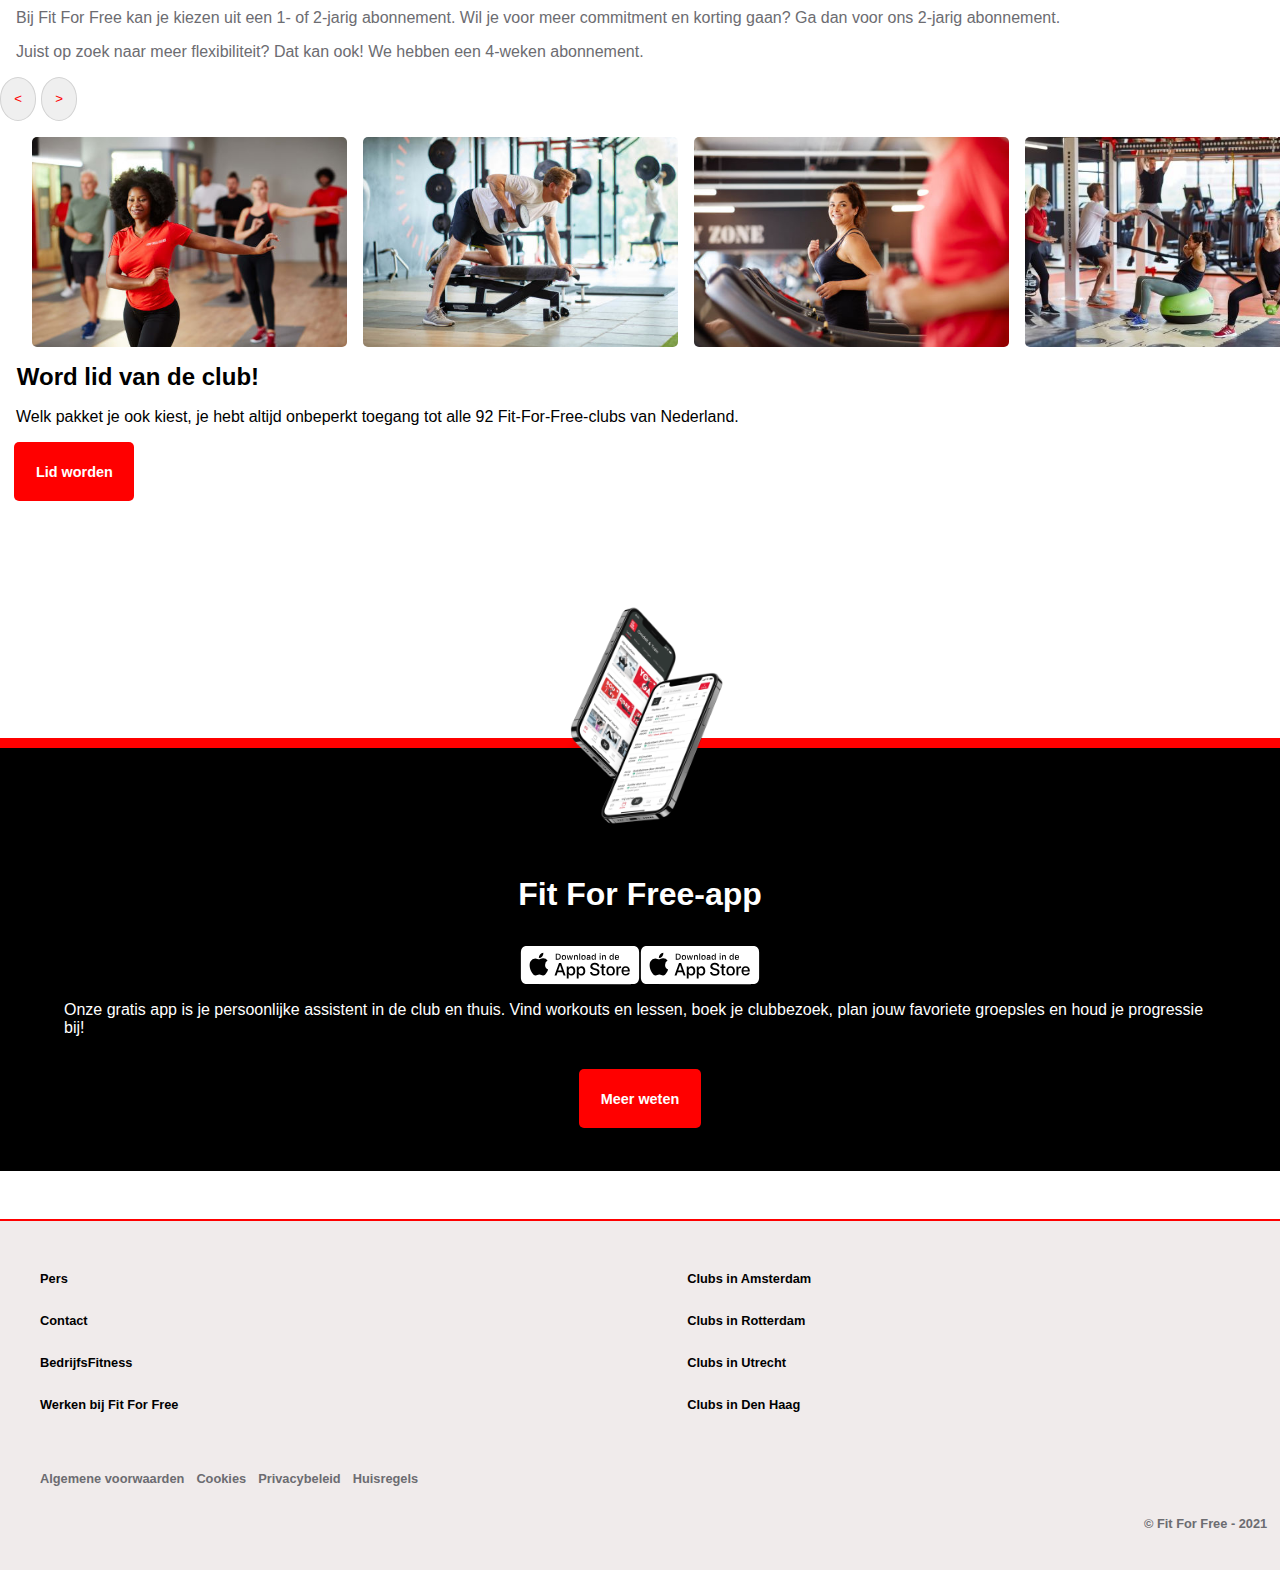
==== commit 088635b8: "Add files via upload" ====
--- a/index.html
+++ b/index.html
@@ -29,7 +29,7 @@
             </ul>
         </nav>
     </header>
-    <main>
+    <main class="homepagemain">
 
         <!--section 1-->
         <section class="welkom">
@@ -60,24 +60,28 @@
             Geef mij die deal!
             </button>
         </section>
+
+        <!--section 3-->
+        <section>
+            <h3>Abonnementen</h3>
+        </section>
         <span>
 
             <!--span section 1-->
             <section>
-                <h3>Abonnementen</h3>
                 <img src="images/Fit_For_Free_Fitness.jpg" alt="">
                 <div>
                     <h4>
                         Fitness
-                        <ul>
-                            <li>€19,19</li>
-                            <li>Per 4 weken</li>
-                        </ul>
                     </h4>
+                    <ul>
+                        <li>€19,19</li>
+                        <li>Per 4 weken</li>
+                    </ul>
                 </div>
                 <p>ONBEPERKT FITNESS met o.a.:</p>
-                <ul>
-                    <li>Nu 6 extra weken gratis trainen (bij onze 1- en 2- jarige abonnementen)</li>
+                <ul class="abonnement-list-items">
+                    <li><strong>Nu 6 extra weken gratis trainen</strong>(bij onze 1- en 2- jarige abonnementen)</li>
                     <li>Geen inschrijfgeld t.w.v €39,99</li>
                     <li>Gebruik van highteck kracht- en cardio-apparaten</li>
                     <li>Verschillende trainingszones: kracht, cardio, Funxtion en stretch</li>
@@ -97,30 +101,29 @@
                 <div>
                     <h4>
                         Fitness & Groepslessen
-                        <ul>
-                            <li>€19,19</li>
-                            <li>Per 4 weken</li>
-                        </ul>
                     </h4>
+                    <ul>
+                        <li>€22,99</li>
+                        <li>Per 4 weken</li>
+                    </ul>
                 </div>
-                <p>ONBEPERKT FITNESS met o.a.:</p>
+                <h5>ONBEPERKT FITNESS & GROEPSLESSEN</h5>
+                <P>Naast <strong>alle</strong> voordelen van het fitness-abonnement ook:</P>
                 <ul>
-                    <li>Nu 6 extra weken gratis trainen (bij onze 1- en 2- jarige abonnementen)</li>
+                    <li><strong>Nu 6 extra weken gratis trainen</strong> (bij onze 1- en 2- jarige abonnementen)</li>
                     <li>Geen inschrijfgeld t.w.v €39,99</li>
-                    <li>Gebruik van highteck kracht- en cardio-apparaten</li>
-                    <li>Verschillende trainingszones: kracht, cardio, Funxtion en stretch</li>
-                    <li>Groot aanbod aan fitness materialen zoals dumbells, bokszakken, corebags en kettlebells</li>
-                    <li>CycleMasters® Virtual cycling</li>
-                    <li>Fit For Free-app > 280 trainingen</li>
-                    <li>Persoonlijke introductie voor nieuwe leden</li>
-                    <li>Onbeperkt trainen in alle 92 clubs</li>
+                    <li>Toegang tot alle live groepslessen, o.a. Yoga, HIIT-trainingen, BodyShape en Spinning</li>
+                    <li>Les Mills o.a. BodyPump, Xcore, BRN, Spinning, Yoga, Zumba en meer</li>
+                    <li>Small Group Trainingen</li>
+                    <li>Video groepslessen in de Fit For Free-app</li>
+                    <li>FunXtion Zone: lessen in circuitvorm</li>
                 </ul>
                 <p>14 dagen bedenktijd - niet goed, geld terug</p>
                 <button>Lid worden</button>
             </section>
         </span>
 
-        <!--section 3-->
+        <!--section 4-->
         <section>
             <h3>Waarom Fit For Free?</h3>
             <h4>Fitter dan ooit</h4>
@@ -140,13 +143,13 @@
             </p>
         </section>
 
-        <!--section 4-->
+        <!--section 5-->
         <section>
             <button class="prevBtn"><</button>
             <button class="nextBtn">></button>
         </section>
 
-        <!--section 5-->
+        <!--section 6-->
         <section>
             <div class="carousel-slide">
                 <img src="images/Zumba_Gold_-_Fit_For_Free (1).jpg" alt="">
@@ -157,7 +160,7 @@
             </div>
         </section>
 
-        <!--section 6-->
+        <!--section 7-->
         <section>
             <h3>
                 Word lid van de club!
@@ -169,14 +172,17 @@
                 Lid worden
             </button>
         </section>
-
-        <!--section 7-->
-        <section>
+            
+        <!--section 8-->
+        <section>
+            <img class="app" src="images/Fit_For_Free_APP__2_.png" alt="">
             <h3>
                 Fit For Free-app
             </h3>
-            <a href="#"></a>
-            <a href="#"></a>
+            <div>
+                <a href="#"><img src="images/app-store.svg" alt=""></a>
+                <a href="#"><img src="images/app-store.svg" alt=""></a>
+            </div>
             <p>
                 Onze gratis app is je persoonlijke assistent in de club en thuis. Vind workouts en lessen, boek je clubbezoek, plan jouw favoriete groepsles en houd je progressie bij!
             </p>
@@ -205,9 +211,10 @@
             </section>
         </span>
         <section>
-            <a href="#">Facebook</a>
-            <a href="#">Instagram</a>
-        </section>
+            <a href="#"></a>
+            <a href="#"></a>
+        </section>
+
         <section class="linksvoorwaarden">
             <ul>
                 <li><a href="#">Algemene voorwaarden</a></li>
@@ -216,6 +223,13 @@
                 <li><a href="#">Huisregels</a></li>
             </ul>
         </section>
+
+        <!--section 3-->
+        <section>
+            <p>
+                © Fit For Free - 2021
+            </p>
+        </section>
     </footer>
     <script src="scripts/script.js"></script>
 </body>
--- a/styles/style.css
+++ b/styles/style.css
@@ -5,6 +5,7 @@
 body{
     margin: 0;
     padding: 0;
+    font-family: sans-serif;
 }
 
 .toplink{
@@ -14,7 +15,6 @@
     background-color: #00DFB7;
     padding: 1em;
     text-decoration: none;
-    font-family: Arial, Helvetica, sans-serif;
     font-weight: bold;
     font-size: 1em;
 }
@@ -25,7 +25,6 @@
     justify-content: space-around;
     align-items: center;
     background-color: white;
-    color: black;
     margin: 0.5em;
 }
 
@@ -50,7 +49,11 @@
     border-radius: 5px;
     font-weight: bold;
     font-size: 0.9em;
-    font-family: sans-serif;
+}
+
+nav ul a {
+    color: black;
+    font-size: 1.25em;
 }
 
 nav button {
@@ -64,7 +67,6 @@
     border-radius: 5px;
     font-weight: bold;
     font-size: 0.9em;
-    font-family: sans-serif;
 }
 
 @media (max-width: 525px) {
@@ -76,7 +78,6 @@
 
 nav a {
     text-decoration: none;
-    color: black;
     padding: 1rem;
     display: block;
 }
@@ -125,11 +126,11 @@
 @media (max-width: 1200px) {
     .wrapper {
         display: flex;
-        border-bottom: solid 1px lightgray;
     }
 
     nav ul {
         display: none;
+        border-top: solid 1px lightgray;
     }
 
     nav {
@@ -142,7 +143,8 @@
     }
 
     nav li a {
-        padding: .75rem 1rem;
+        padding: 1.5rem 1rem;
+        font-size: 1.5em;
     }
 
     .nav-links.open {
@@ -157,30 +159,31 @@
 }
 /*nav end*/
 
+/*section 1 homepage*/
 .welkom {
-    padding: 15vh 0;
+    padding: 10vh 0;
     background-image: url(../images/Homepage_header_Yoga__1_.png);
     background-repeat: no-repeat;
-}
-
-section:nth-of-type(1) div {
+    background-size: 500px 320px;
+}
+
+.homepagemain section:nth-of-type(1) div {
     margin: 1em;
 }
 
-section:nth-of-type(1) h2 {
+.homepagemain section:nth-of-type(1) h2 {
     margin: .6em;
     font-size: 2em;
-    font-family: sans-serif;
-    color: white;
-}
-
-section:nth-of-type(1) button {
+    color: white;
+}
+
+.homepagemain section:nth-of-type(1) button {
     height: 4em;
     border-radius: 5px;
     border: none;
-    background-color: rgb(255, 78, 78);
-    margin-left: 1em;
-    color: white;
+    background-color: turquoise;
+    margin-left: 1em;
+    color: black;
 }
 
 input[type="search"] {
@@ -190,13 +193,16 @@
     height: 4em;
 }
 
-section:nth-of-type(1) a {
+.homepagemain section:nth-of-type(1) a {
     color: white;
     text-decoration: none;
     padding: 1em;
-}
-
-section:nth-of-type(2) {
+    font-size: 1.5em;
+}
+/*section 1 end*/
+
+/*section 2 homepage*/
+.homepagemain section:nth-of-type(2) {
     display: flex;
     flex-direction: column;
     margin: 1em;
@@ -205,21 +211,21 @@
     margin: auto;
     margin-right: 1em;
     margin-left: 1em;
-    margin-top: 3em;
+    margin-top: 2em;
     border: solid lightgray 1px;
     box-shadow: -1px 0px 7px 0px #000000;
 }
 
-section:nth-of-type(2) h3 {
+.homepagemain section:nth-of-type(2) h3 {
     margin: 1.5em;
 }
 
-section:nth-of-type(2) p {
+.homepagemain section:nth-of-type(2) p {
     margin: 1.5em;
     margin-bottom: 4em;
 }
 
-section:nth-of-type(2) button {
+.homepagemain section:nth-of-type(2) button {
     background-color: red;
     color: white;
     border: red 1px ;
@@ -232,10 +238,17 @@
     border-radius: 5px;
     font-weight: bold;
     font-size: 0.9em;
-    font-family: sans-serif;
-}
-
-span:nth-of-type(1) section {
+}
+/*section 2 homepage*/
+
+/*section 3 homepage*/
+.homepagemain section:nth-of-type(3) h3 {
+    margin: 1em;
+}
+/*section 3*/
+
+/*span section 1 homepage*/
+.homepagemain span:nth-of-type(1) section {
     display: flex;
     flex-direction: column;
     margin: 1em;
@@ -244,7 +257,71 @@
     box-shadow: -1px 0px 7px 0px #000000;
 }
 
-span:nth-of-type(1) button {
+.homepagemain span section:nth-of-type(1) div {
+   display: flex;
+   justify-content: space-between;
+   margin-top: 0;
+   margin-left: 1em;
+   margin-bottom: 0;
+}
+
+.homepagemain span section:nth-of-type(1) h4 {
+    font-size: 1.5em;
+    margin-left: .4em;
+}
+
+.homepagemain span section:nth-of-type(1) div ul {
+    padding-top: .5em;
+    margin-right: 1em;
+}
+
+.homepagemain span section:nth-of-type(1) div li {
+    list-style: none;
+    font-weight: bold;
+    padding-bottom: 0;
+}
+
+.homepagemain span section:nth-of-type(1) div li:first-of-type {
+    font-size: 1.2em;
+}
+
+.abonnement-list-items{
+    margin-right: 1em;
+}
+
+.homepagemain span section:nth-of-type(1) p {
+    font-weight: bold;
+    color: black;
+    margin-top: 0;
+    margin-left: 1.5em;
+}
+
+.homepagemain span section:nth-of-type(1) .abonnement-list-items strong {
+    color: black;
+}
+
+.homepagemain span section:nth-of-type(1) li {
+    color: rgb(95, 95, 95);
+    padding-bottom: 1em;
+    font-size: 1em;
+}
+
+
+.homepagemain span section:nth-of-type(1) li:nth-of-type(2) {
+    color: black;
+    font-weight: bold;
+}
+
+.homepagemain span section:nth-of-type(1) div li:nth-of-type(1) {
+    color: black;
+    font-weight: bold;
+}
+
+.homepagemain span section:nth-child(1) p:last-of-type {
+    margin-right: 1em;
+}
+
+.homepagemain span:nth-of-type(1) button {
     background-color: red;
     color: white;
     border: red 1px ;
@@ -260,32 +337,134 @@
     font-family: sans-serif;
     justify-content: center;
 }
-
-section:nth-of-type(3) h3{
+/*span section 1 end*/
+
+/*span section 2 homepage*/
+.homepagemain span:nth-of-type(2) section {
+    display: flex;
+    flex-direction: column;
+    margin: 1em;
+    border-bottom: solid black 2px;
+    border-radius: 5px;
+    box-shadow: -1px 0px 7px 0px #000000;
+}
+
+.homepagemain span section:nth-of-type(2) div {
+   display: flex;
+   justify-content: space-between;
+   margin-top: 0;
+   margin-left: 1em;
+   margin-bottom: 0;
+}
+
+.homepagemain span section:nth-of-type(2) h4 {
+    font-size: 1.5em;
+    margin-left: .4em;
+}
+
+.homepagemain span section:nth-of-type(2) div ul {
+    padding-top: 1em;
+    margin-right: 1em;
+}
+
+.homepagemain span section:nth-of-type(2) div li {
+    list-style: none;
+    font-weight: bold;
+    padding-bottom: 0;
+}
+
+.homepagemain span section:nth-of-type(2) div li:first-of-type {
+    font-size: 1.2em;
+}
+
+.abonnement-list-items{
+    margin-right: 1em;
+}
+
+.homepagemain span section:nth-of-type(2) h5 {
+    font-size: 1em;
+    color: black;
+    margin-top: 0;
+    margin-left: 1.5em;
+    margin-bottom: 0;
+    line-height: 1.8em;
+}
+
+.homepagemain span section:nth-of-type(2) p:first-of-type {
+    margin-top: 0;
+    line-height: 1.8em;
+}
+
+.homepagemain span section:nth-of-type(2) .abonnement-list-items strong {
+    color: black;
+}
+
+.homepagemain span section:nth-of-type(2) li {
+    color: rgb(95, 95, 95);
+    padding-bottom: 1em;
+    font-size: 1em;
+}
+
+
+.homepagemain span section:nth-of-type(2) li:nth-of-type(2) {
+    color: black;
+    font-weight: bold;
+}
+
+.homepagemain span section:nth-of-type(2) div li:nth-of-type(1) {
+    color: black;
+    font-weight: bold;
+}
+
+.homepagemain span section:nth-child(2) p:last-of-type {
+    margin-right: 1em;
+}
+
+.homepagemain span:nth-of-type(2) button {
+    background-color: red;
+    color: white;
+    border: red 1px ;
+    display: flex;
+    justify-content: flex-end;
+    padding: 1.5em;
+    margin-right: 1.9em;
+    margin-left: 9em;
+    margin-bottom: 1.5em;
+    border-radius: 5px;
+    font-weight: bold;
+    font-size: 0.9em;
+    font-family: sans-serif;
+    justify-content: center;
+}
+/*span section 2 end*/
+
+/*section 4 homepage*/
+.homepagemain section:nth-of-type(4) h3{
     font-family: sans-serif;
     margin: 0.7em;
     font-weight: bold;
     font-size: 1.5em;
 }
 
-section:nth-of-type(3) p {
+.homepagemain section:nth-of-type(4) p {
     margin-top: 0;
-    font-family: sans-serif;
-    margin-left: 1em;
-    margin-right: 1em;
-}
-
-section:nth-of-type(3) h4 {
+    margin-left: 1em;
+    margin-right: 1em;
+    color: #6C6C71;;
+}
+
+.homepagemain section:nth-of-type(4) h4 {
     margin-bottom: 0.5em;
     margin-left: 1em;
     margin-right: 1em;
 }
 
-section:nth-of-type(3) a {
-    color: black;
-}
-
-section img {
+.homepagemain section:nth-of-type(4) a {
+    color: black;
+}
+/*section 4 end*/
+
+.homepagemain section img {
     border-radius: 5px;
 }
 
@@ -302,7 +481,7 @@
     width: 315px;
 }
 
-section:nth-of-type(5) {
+.homepagemain section:nth-of-type(6) {
     margin: 1em;
     justify-content: flex-end;
     width: 100%;
@@ -323,51 +502,188 @@
 }
 /*carousel end*/
 
-section:nth-of-type(6) button {
+/*section 7 homepage*/
+.homepagemain section:nth-of-type(7) h3 {
+    margin: 0.7em;
+    font-weight: bold;
+    font-size: 1.5em;
+}
+
+.homepagemain section:nth-of-type(7) p {
+    margin-top: 0;
+    font-family: sans-serif;
+    margin-left: 1em;
+    margin-right: 1em;
+}
+
+.homepagemain section:nth-of-type(7) button {
     background-color: red;
     color: white;
     border: red 1px ;
-    display: flex;
-    justify-content: flex-end;
     padding: 1.5em;
     border-radius: 5px;
     font-weight: bold;
     font-size: 0.9em;
+    justify-content: center;
+    margin-left: 1em;
+    margin-bottom: 2em;
+}
+/*section 7 end*/
+
+/*section 8 homepage*/
+.homepagemain .app {
+    position: absolute;
+    width: 300px;
+    height: 220px;
+    left: 50%;
+    transform: translate(-50%, -50%);
+    top: -2em
+}
+
+.homepagemain section:nth-of-type(8) div {
+    display: flex;
+    justify-content: center;
+}
+
+.homepagemain section:nth-of-type(8) a {
+    width: 120px;
+    height: 40px;
+}
+
+.homepagemain section:nth-of-type(8) {
+    position: relative;
+    display: flex;
+    background-color: black;
+    justify-content: center;
+    flex-direction: column;
+    border-top: red 10px solid;
+    margin-top: 13em;
+}
+
+.homepagemain section:nth-of-type(8) h3 {
+    color: white;
     font-family: sans-serif;
-    justify-content: center;
-}
-
-section:nth-of-type(7) {
-    background-color: black;
-}
-
-section:nth-of-type(7) h3 {
-    color: white;
-    font-family: sans-serif;
-    display: flex;
-    justify-content: center;
-}
-
-section:nth-of-type(7) p {
-    color: white;
-    font-family: sans-serif;
+    display: flex;
+    justify-content: center;
+    font-size: 2em;
+    margin-top: 4em;
+}
+
+.homepagemain section:nth-of-type(8) p {
+    color: white;
     display: flex;
     justify-content: center;
     margin-right: 4em;
     margin-left: 4em;
-}
-
-
-section:nth-of-type(7) button {
+    margin-bottom: 2em;
+}
+
+
+.homepagemain section:nth-of-type(8) button {
     background-color: red;
     color: white;
     border: red 1px ;
+    padding: 1.5em;
+    border-radius: 5px;
+    font-weight: bold;
+    font-size: 0.9em;
+    justify-content: center;
+    margin: auto;
+    margin-bottom: 3em;
+}
+/*section 7 end*/
+
+/*footer*/
+footer {
+    border-top: 2px solid red;
+    margin-top: 3em;
+    background-color: #F0EBEB;
+}
+
+footer span {
+    margin-top: 2em;
+    display: flex;
+}
+
+footer span li {
+    padding-bottom: 1.5em;
+}
+
+footer span a {
+    color: black;
+}
+
+footer section li {
+    list-style: none;
+}
+
+footer section a {
+    text-decoration: none;
+    font-size: .8em;
+    font-weight: bold;
+}
+
+.linksvoorwaarden ul {
+    display: flex;
+    flex-wrap: wrap;
+    gap: .75em;
+}
+
+.linksvoorwaarden a {
+    color: #6C6C71;
+}
+
+footer section:nth-of-type(3) {
     display: flex;
     justify-content: flex-end;
-    padding: 1.5em;
-    border-radius: 5px;
-    font-weight: bold;
-    font-size: 0.9em;
-    font-family: sans-serif;
-    justify-content: center;
+    margin-right: 1em;
+    font-size: .8em;
+    font-weight: bold;
+    color: #6C6C71;
+    padding-bottom: 2em;
+}
+/*footer end*/
+
+/*groepslessen section 1*/
+.groepslessenmain section:nth-of-type(1) {
+    padding-top: 6vh;
+    padding-bottom: 6vh;
+    background-image: url(../images/New_Project__3_.png);
+    background-repeat: no-repeat;
+    background-size: 500px 320px;
+}
+
+.groepslessenmain section:nth-of-type(1) h2 {
+    margin-top: 10em;
+    color: white;
+    margin-left: 1em;
+    font-size: 1em;
+    margin-bottom: .5;
+}
+
+.groepslessenmain section:nth-of-type(1) h3 {
+    margin-top: 0;
+    color: white;
+    margin-left: .5em;
+    font-size: 2em;
+}
+
+.groepslessenmain section:nth-of-type(2) h4{
+    margin-top: 0;
+}
+
+.groepslessenmain h4 {
+    font-size: 1.5em;
+    margin-left: .5em;
+}
+
+.groepslessenmain p {
+    margin-left: 1em;
+    margin-right: 1em;
+    line-height: 2em;
+    color: rgb(95, 95, 95);
+}
+
+.groepslessenmain strong {
+    color: black;
 }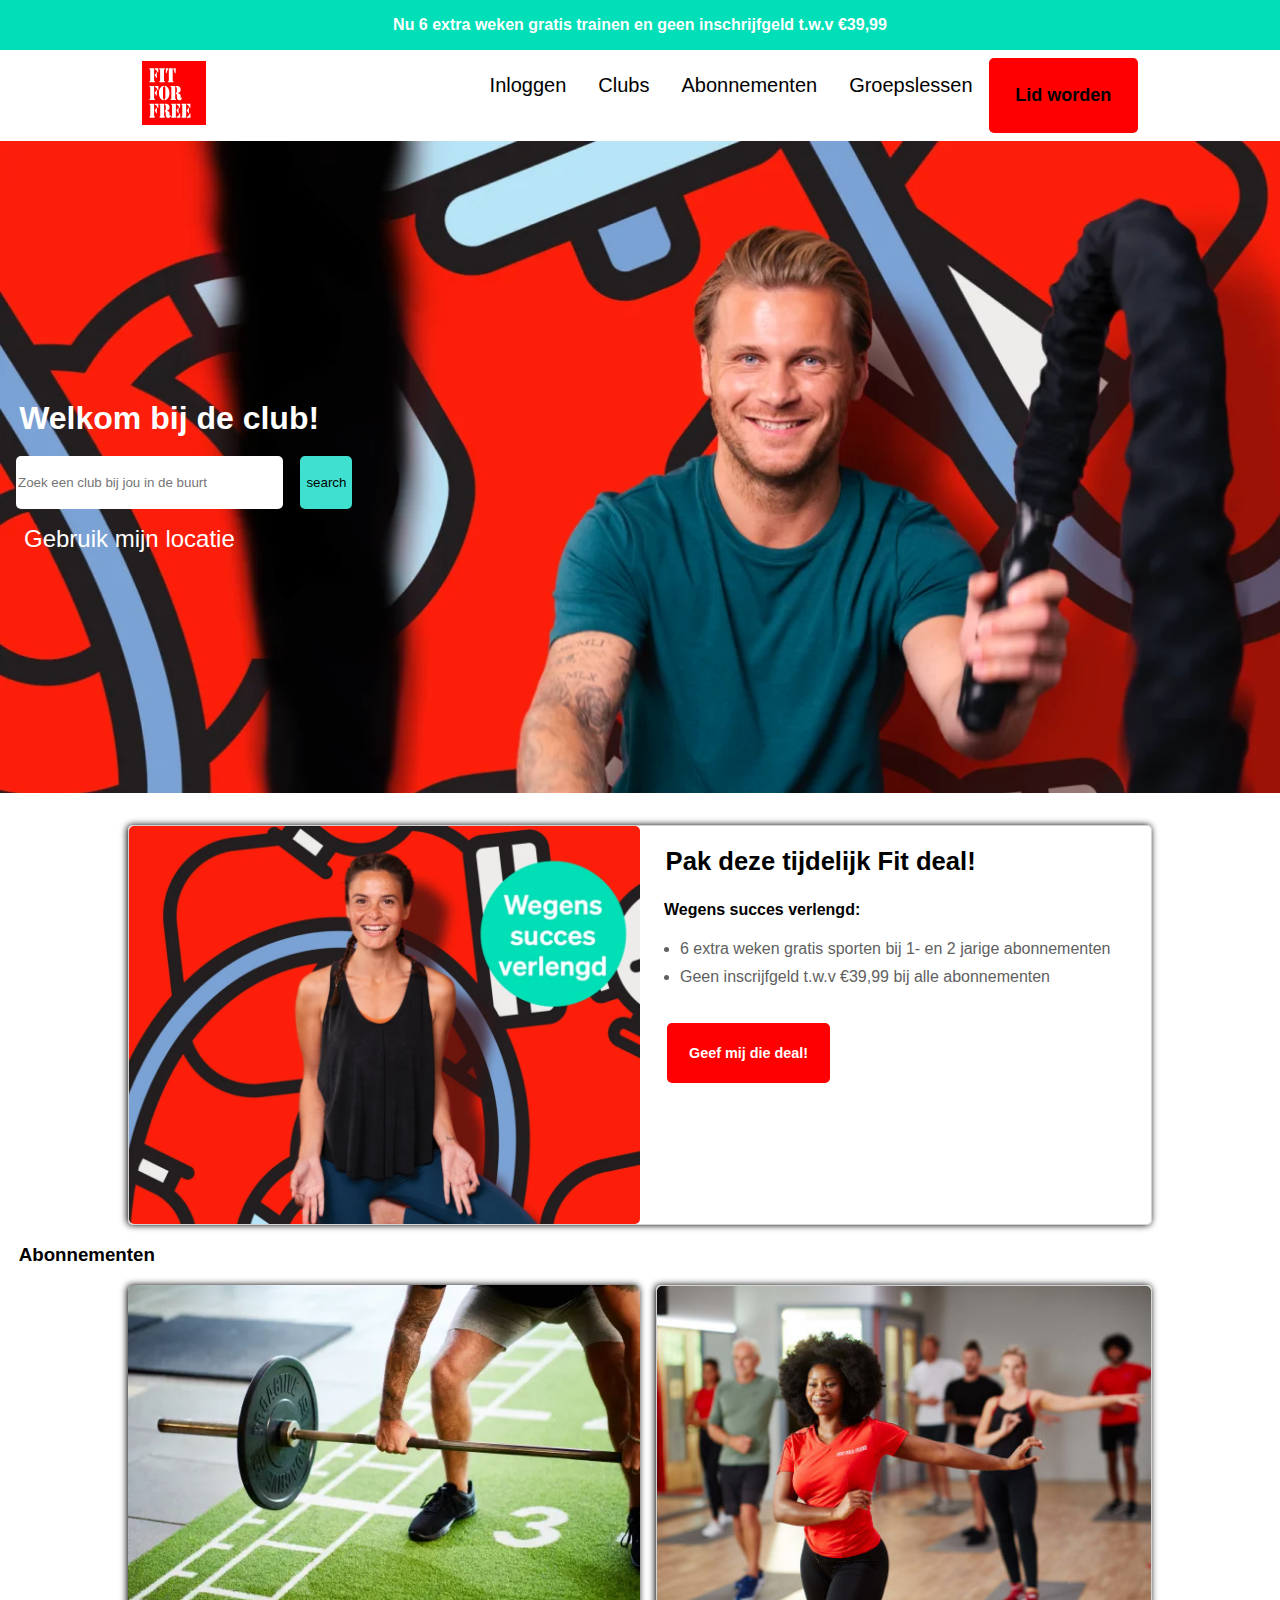
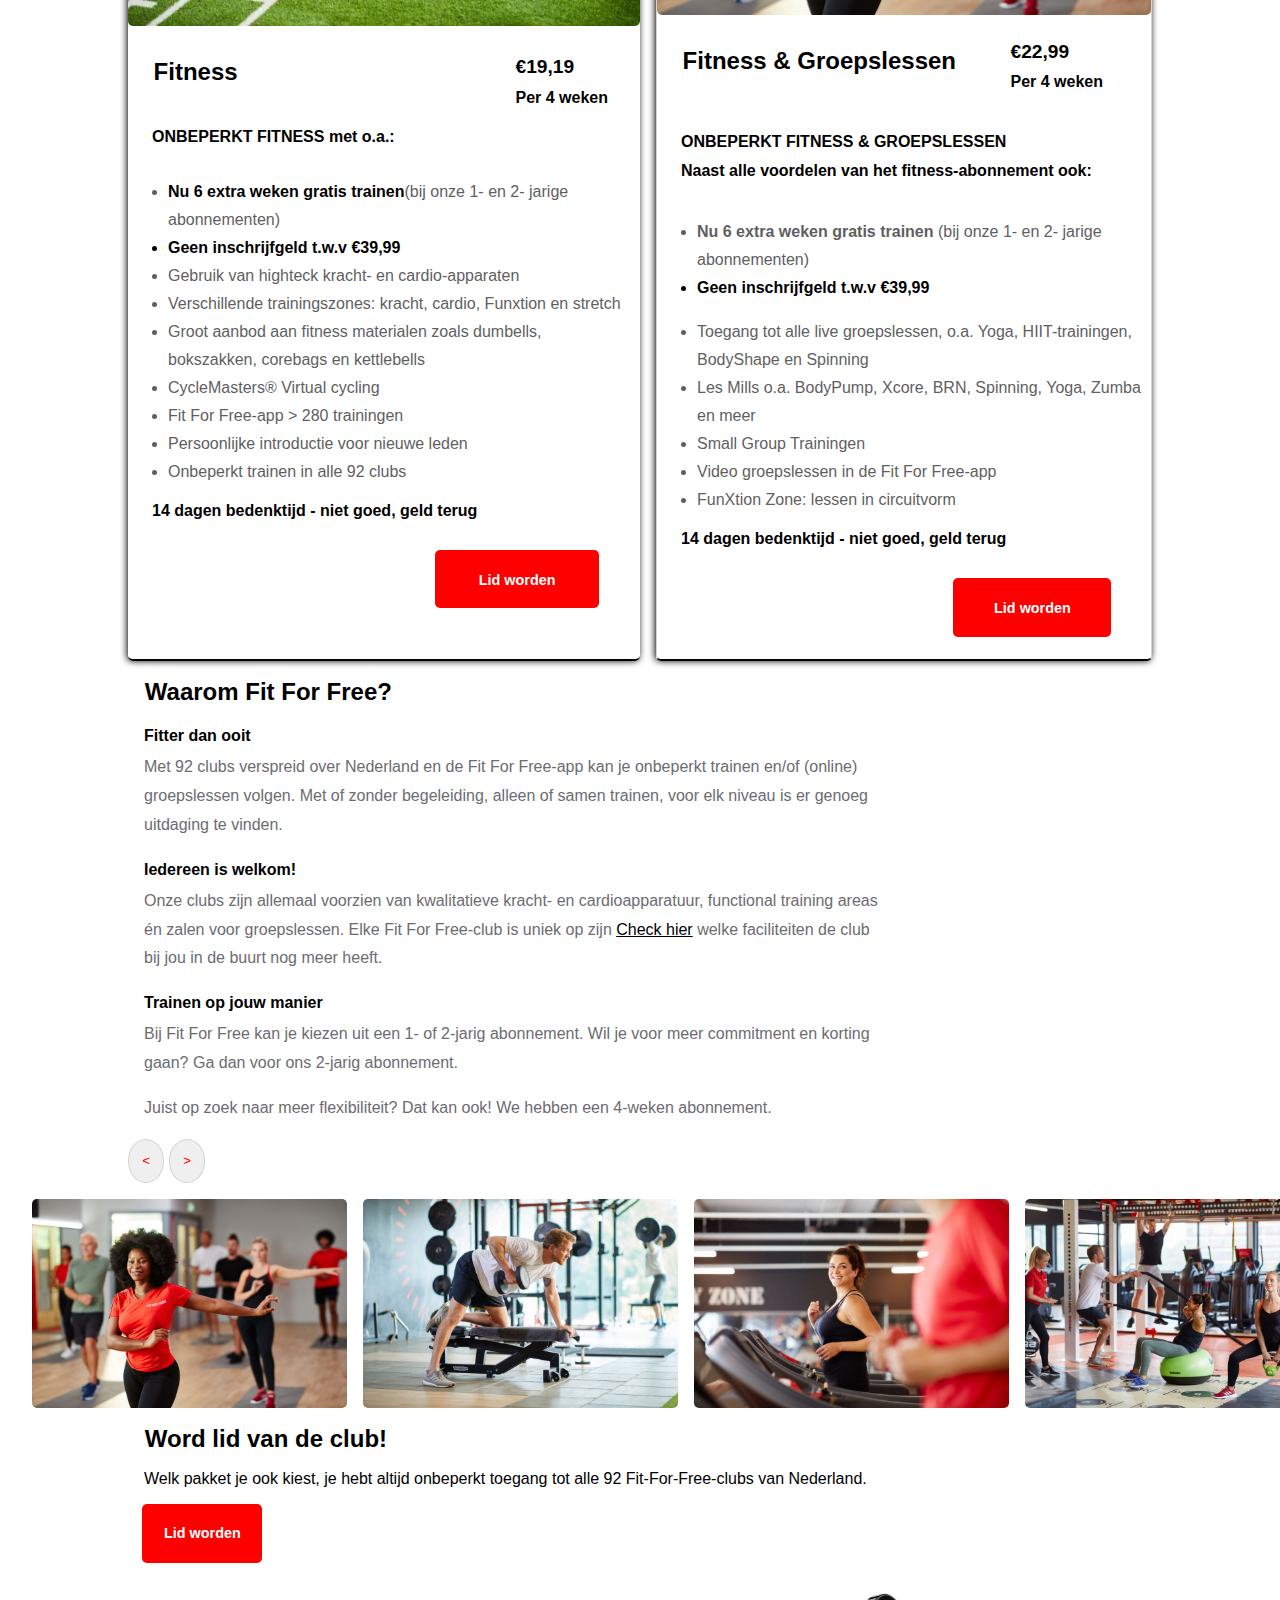
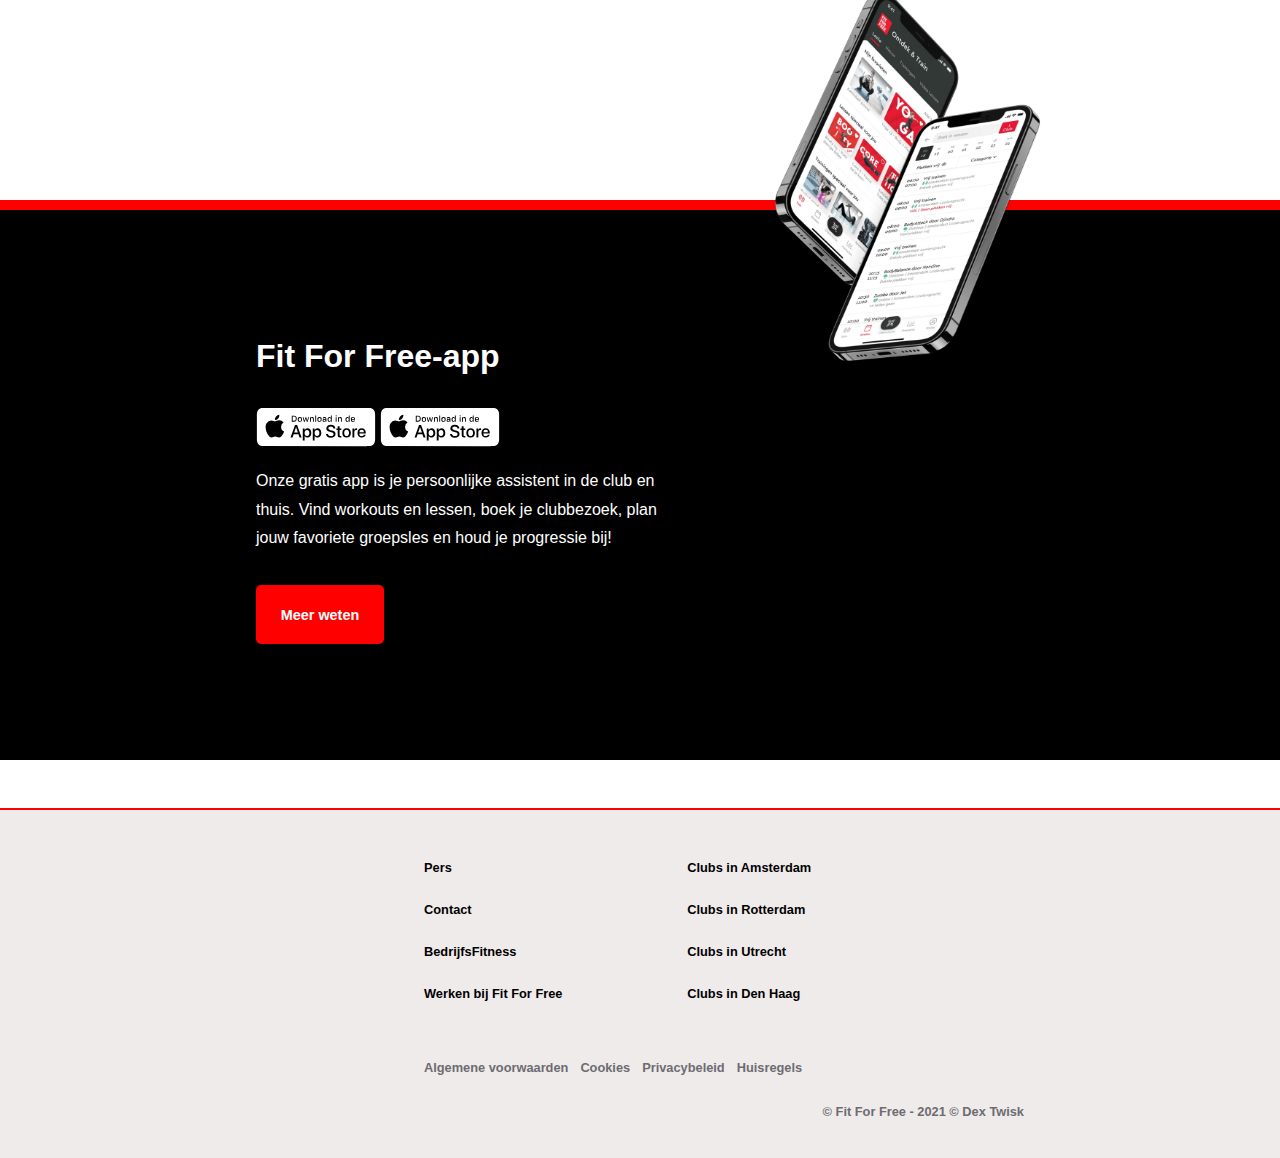
==== commit ad1eeef8: "Add files via upload" ====
--- a/index.html
+++ b/index.html
@@ -11,13 +11,15 @@
     <header>
         <a class="toplink" href="#">Nu 6 extra weken gratis trainen en geen inschrijfgeld t.w.v €39,99</a>
         <nav>
-            <img src="images/logo.svg" alt="">
+            <a href="index.html"><img src="images/logo.svg" alt=""></a>
             <button>Lid worden</button>
             <div class="wrapper">
-                <div class="container">
-                    <div class="menulogo"></div>
-                    <div class="menulogo"></div>
-                    <div class="menulogo"></div>
+                <div class="container" href="">
+                    <a href="#"></a>
+                        <div class="menulogo"></div>
+                        <div class="menulogo"></div>
+                        <div class="menulogo"></div>
+                    </a>
                 </div>
             </div>
             <ul class="nav-links">
@@ -45,20 +47,22 @@
 
         <!--section 2-->
         <section>
-            <img src="images/Homepage_header_Circuit3.webp" alt="">
-            <h3>Pak deze tijdelijk Fit deal</h3>
-            <ul>
-                <li>
-                    6 extra weken gratis sporten bij 1- en 2 jarige abonnementen
-                </li>
-                <li>
-                    Geen inscrijfgeld t.w.v €39,99 bij alle abonnementen
-                </li>
-            </ul>
-            <p>Deze actie loopt tot en met 30 september 2021.</p>
-            <button>
-            Geef mij die deal!
-            </button>
+            <img src="images/Dealblok_verlengd.png" alt="">
+            <div>
+                <h3>Pak deze tijdelijk Fit deal!</h3>
+                <p>Wegens succes verlengd:</p>
+                <ul>
+                    <li>
+                        6 extra weken gratis sporten bij 1- en 2 jarige abonnementen
+                    </li>
+                    <li>
+                        Geen inscrijfgeld t.w.v €39,99 bij alle abonnementen
+                    </li>
+                </ul>
+                <button>
+                Geef mij die deal!
+                </button>
+            </div>
         </section>
 
         <!--section 3-->
@@ -227,7 +231,7 @@
         <!--section 3-->
         <section>
             <p>
-                © Fit For Free - 2021
+                © Fit For Free - 2021 © Dex Twisk
             </p>
         </section>
     </footer>
--- a/styles/style.css
+++ b/styles/style.css
@@ -76,13 +76,13 @@
     }
 }
 
-nav a {
+nav ul a {
     text-decoration: none;
     padding: 1rem;
     display: block;
 }
 
-nav a:hover {
+nav ul a:hover {
     color: red;
 }
 
@@ -142,7 +142,7 @@
         flex-direction: column;
     }
 
-    nav li a {
+    nav ul li a {
         padding: 1.5rem 1rem;
         font-size: 1.5em;
     }
@@ -193,36 +193,71 @@
     height: 4em;
 }
 
+@media (max-width: 750px) {
+    
+} 
+
+@media (min-width: 750px) and (max-width: 1652px) {
+    .welkom {
+        padding: 10vh 0;
+        background-image: url(../images/Homepage_header_Circuit3.webp);
+        background-repeat: no-repeat;
+        background-size: 1450px 800px;
+        padding-top: 15em;
+        padding-bottom: 15em;
+    }
+}
+
+@media (min-width: 1652px) {
+    .welkom {
+        padding: 10vh 0;
+        background-image: url(../images/Homepage_header_Circuit3.webp);
+        background-repeat: no-repeat;
+        background-size: 1450px 800px;
+        padding-top: 15em;
+        padding-bottom: 15em;
+        border-left: solid lightgray 240px;
+        border-right: solid lightgray 240px;
+    }
+    
+}
+
 .homepagemain section:nth-of-type(1) a {
     color: white;
     text-decoration: none;
     padding: 1em;
     font-size: 1.5em;
 }
+
 /*section 1 end*/
 
 /*section 2 homepage*/
 .homepagemain section:nth-of-type(2) {
-    display: flex;
-    flex-direction: column;
     margin: 1em;
     border-bottom: solid black 2px;
     border-radius: 5px;
     margin: auto;
-    margin-right: 1em;
-    margin-left: 1em;
     margin-top: 2em;
     border: solid lightgray 1px;
     box-shadow: -1px 0px 7px 0px #000000;
 }
 
 .homepagemain section:nth-of-type(2) h3 {
-    margin: 1.5em;
+    margin-left: 1em;
+    margin-right: 1em;
+    margin-top: .8em;
+    font-size: 1.6em;
 }
 
 .homepagemain section:nth-of-type(2) p {
-    margin: 1.5em;
-    margin-bottom: 4em;
+    font-weight: bold;
+    margin-left: 1.5em;
+    margin-top: 0;
+}
+
+.homepagemain section:nth-of-type(2) li {
+    line-height: 1.75em;
+    color: rgb(95, 95, 95);
 }
 
 .homepagemain section:nth-of-type(2) button {
@@ -239,19 +274,197 @@
     font-weight: bold;
     font-size: 0.9em;
 }
-/*section 2 homepage*/
+
+@media (max-width: 750px) {
+    .homepagemain section:nth-of-type(2) {
+        display: flex;
+        flex-direction: column;
+        margin-right: 1em;
+        margin-left: 1em;
+    }
+}
+
+@media (min-width: 1540px) {
+    .homepagemain section:nth-of-type(2) {
+        display: flex;
+        margin-left: 20%;
+        margin-right: 20%;
+        height: 400px;
+    }
+
+    .homepagemain section:nth-of-type(2) div {
+        justify-content: column;
+        margin-right: 4em;
+    }
+
+    .homepagemain section:nth-of-type(2) img {
+        width: 50%;
+        object-fit: cover;
+    }
+
+    .homepagemain section:nth-of-type(2) li:last-of-type {
+        padding-bottom: 3em;
+    }
+
+}
+
+@media (min-width: 750px) and (max-width: 1540px) {
+    .homepagemain section:nth-of-type(2) {
+        display: flex;
+        margin-right: calc(25% - 15vw);
+        margin-left: calc(25% - 15vw);
+        height: 400px;
+    }
+
+    .homepagemain section:nth-of-type(2) div {
+        justify-content: column;
+        margin-right: 2em;
+    }
+
+    .homepagemain section:nth-of-type(2) img {
+        width: 50%;
+        object-fit: cover;
+    }
+
+    .homepagemain section:nth-of-type(2) li:nth-of-type(2) {
+        padding-bottom: 1em;
+    }
+}
+/*section 2 homepage end*/
 
 /*section 3 homepage*/
 .homepagemain section:nth-of-type(3) h3 {
     margin: 1em;
 }
+
+@media (min-width: 1540px) {
+    .homepagemain section:nth-of-type(3) {
+        margin-left: 25%;
+    }
+
+    .homepagemain span section:nth-of-type(1) button {
+        margin-top: 4.5em;
+        margin-left: 60%;
+        margin-right: 10;
+    }
+}
 /*section 3*/
+/*span 1 homepage*/
+@media (min-width: 1540px) {
+    .homepagemain span {
+        display: flex;
+        margin-left: 20%;
+        margin-right: 20%;
+        gap: 1em;
+    }
+
+    .homepagemain span section:nth-of-type(2) {
+        display: flex;
+        justify-content: column;
+        margin-left: 1em;
+        width: 100%;
+        height: 100%;
+        margin: 0;
+    }
+
+    .homepagemain span section:nth-of-type(1) {
+        width: 50%;
+
+    }
+
+    .homepagemain span section:nth-of-type(1) button {
+        margin-top: 1em;
+        margin-left: 60%;
+        margin-right: 8%;
+    }
+
+    .homepagemain span section:nth-of-type(2) img {
+        width: 100%;
+        height: 100%;
+    }
+
+    .homepagemain span section:nth-of-type(2) div {
+        margin-right: 1em;
+    }
+
+    .homepagemain span section:nth-of-type(2) div h4 {
+        margin-bottom: 0;
+        padding-bottom: 0;
+        padding-top: 0;
+    }
+
+    .homepagemain span section:nth-of-type(2) div ul {
+        margin-bottom: 0;
+        padding-bottom: 1em;
+        margin-right: 0;
+    }
+
+    .homepagemain span section:nth-of-type(2) div li:last-of-type {
+        padding-bottom: 0;
+    }
+
+    .homepagemain span section:nth-of-type(2) button {
+        margin-top: 1em;
+        margin-left: 60%;
+        margin-right: 8%;
+    }
+    
+    .homepagemain .abonnement-list-items {
+        margin-right: 1em;
+    }
+}
+
+@media (max-width: 750px) {
+    .homepagemain span:nth-of-type(1) {
+        margin: 1em;
+    }
+
+} 
+
+@media (min-width: 750px) and (max-width: 1540px) {
+    .homepagemain span {
+        display: flex;
+        margin-right: calc(25% - 15vw);
+        margin-left: calc(25% - 15vw);
+        gap: 1em;
+    }
+
+    .homepagemain span section:nth-of-type(2) {
+        display: flex;
+        justify-content: column;
+        margin-left: 1em;
+        width: 100%;
+        height: 100%;
+        margin: 0;
+    }
+
+    .homepagemain span section:nth-of-type(1) {
+        width: 50%;
+    }
+
+    .homepagemain span section:nth-of-type(1) button {
+        margin-top: 1em;
+        margin-left: 60%;
+        margin-right: 8%;
+    }
+
+    .homepagemain span section:nth-of-type(2) img {
+        width: 100%;
+    }
+
+    .homepagemain span section:nth-of-type(2) button {
+        margin-top: 1em;
+        margin-left: 60%;
+        margin-right: 8%;
+    }
+    
+}
+/*span homepage 1 end*/
 
 /*span section 1 homepage*/
 .homepagemain span:nth-of-type(1) section {
     display: flex;
     flex-direction: column;
-    margin: 1em;
     border-bottom: solid black 2px;
     border-radius: 5px;
     box-shadow: -1px 0px 7px 0px #000000;
@@ -302,7 +515,7 @@
 
 .homepagemain span section:nth-of-type(1) li {
     color: rgb(95, 95, 95);
-    padding-bottom: 1em;
+    line-height: 1.75em;
     font-size: 1em;
 }
 
@@ -340,15 +553,6 @@
 /*span section 1 end*/
 
 /*span section 2 homepage*/
-.homepagemain span:nth-of-type(2) section {
-    display: flex;
-    flex-direction: column;
-    margin: 1em;
-    border-bottom: solid black 2px;
-    border-radius: 5px;
-    box-shadow: -1px 0px 7px 0px #000000;
-}
-
 .homepagemain span section:nth-of-type(2) div {
    display: flex;
    justify-content: space-between;
@@ -363,7 +567,7 @@
 }
 
 .homepagemain span section:nth-of-type(2) div ul {
-    padding-top: 1em;
+    padding-top: .25em;
     margin-right: 1em;
 }
 
@@ -401,7 +605,6 @@
 
 .homepagemain span section:nth-of-type(2) li {
     color: rgb(95, 95, 95);
-    padding-bottom: 1em;
     font-size: 1em;
 }
 
@@ -416,11 +619,11 @@
     font-weight: bold;
 }
 
-.homepagemain span section:nth-child(2) p:last-of-type {
+.homepagemain span section:nth-of-type(2) p:last-of-type {
     margin-right: 1em;
 }
 
-.homepagemain span:nth-of-type(2) button {
+.homepagemain span:nth-of-type(1) button {
     background-color: red;
     color: white;
     border: red 1px ;
@@ -451,6 +654,7 @@
     margin-left: 1em;
     margin-right: 1em;
     color: #6C6C71;;
+    line-height: 1.8em;
 }
 
 .homepagemain section:nth-of-type(4) h4 {
@@ -461,6 +665,90 @@
 
 .homepagemain section:nth-of-type(4) a {
     color: black;
+}
+
+@media (min-width: 1540px) {
+    .homepagemain span {
+        display: flex;
+        margin-left: 20%;
+        margin-right: 20%;
+        gap: 1em;
+    }
+
+    .homepagemain span section:nth-of-type(2) {
+        display: flex;
+        justify-content: column;
+        margin-left: 1em;
+        width: 100%;
+        height: 100%;
+        margin: 0;
+    }
+
+    .homepagemain span section:nth-of-type(1) {
+        width: 50%;
+
+    }
+
+    .homepagemain span section:nth-of-type(1) button {
+        margin-top: 1em;
+        margin-left: 60%;
+        margin-right: 8%;
+    }
+
+    .homepagemain span section:nth-of-type(2) img {
+        width: 100%;
+        height: 100%;
+    }
+
+    .homepagemain span section:nth-of-type(2) div {
+        margin-right: 1em;
+    }
+
+    .homepagemain span section:nth-of-type(2) div h4 {
+        margin-bottom: 0;
+        padding-bottom: 0;
+        padding-top: 0;
+    }
+
+    .homepagemain span section:nth-of-type(2) div ul {
+        margin-bottom: 0;
+        padding-bottom: 1em;
+        margin-right: 0;
+    }
+
+    .homepagemain span section:nth-of-type(2) div li:last-of-type {
+        padding-bottom: 0;
+    }
+
+    .homepagemain span section:nth-of-type(2) button {
+        margin-top: 1em;
+        margin-left: 60%;
+        margin-right: 8%;
+    }
+    
+    .homepagemain .abonnement-list-items {
+        margin-right: 1em;
+    }
+}
+
+@media (max-width: 750px) {
+    section:nth-of-type(4) {
+        margin: 1em;
+    }
+} 
+
+@media (min-width: 750px) and (max-width: 1540px) {
+    section:nth-of-type(4) {
+        margin-right: 30%;
+        margin-left: calc(25% - 15vw);
+    }
+}
+
+@media (min-width: 1540px) {
+    section:nth-of-type(4) {
+        margin-left: 20%;
+        margin-right: 30%;
+    }
 }
 /*section 4 end*/
 
@@ -500,6 +788,46 @@
     border: solid 1px lightgrey;
     color: red;
 }
+
+@media (max-width: 750px) {
+    section:nth-of-type(5) {
+        margin: 1em;
+    }
+} 
+
+@media (min-width: 750px) and (max-width: 1540px) {
+    section:nth-of-type(5) {
+        margin-right: 30%;
+        margin-left: calc(25% - 15vw);
+    }
+}
+
+@media (min-width: 1540px) {
+    section:nth-of-type(5) {
+        margin-left: 20%;
+        margin-right: 30%;
+    }
+}
+
+@media (max-width: 750px) {
+    section:nth-of-type(6) {
+        margin: 1em;
+    }
+} 
+
+@media (min-width: 750px) and (max-width: 1540px) {
+    section:nth-of-type(6) {
+        margin-right: 30%;
+        margin-left: calc(25% - 15vw);
+    }
+}
+
+@media (min-width: 1540px) {
+    section:nth-of-type(6) {
+        padding-left: 20%;
+        padding-right: 30%;
+    }
+}
 /*carousel end*/
 
 /*section 7 homepage*/
@@ -527,6 +855,26 @@
     justify-content: center;
     margin-left: 1em;
     margin-bottom: 2em;
+}
+
+@media (max-width: 750px) {
+    section:nth-of-type(7) {
+        margin: 1em;
+    }
+} 
+
+@media (min-width: 750px) and (max-width: 1540px) {
+    section:nth-of-type(7) {
+        margin-right: 30%;
+        margin-left: calc(25% - 15vw);
+    }
+}
+
+@media (min-width: 1540px) {
+    section:nth-of-type(7) {
+        margin-left: 20%;
+        margin-right: 30%;
+    }
 }
 /*section 7 end*/
 
@@ -540,11 +888,6 @@
     top: -2em
 }
 
-.homepagemain section:nth-of-type(8) div {
-    display: flex;
-    justify-content: center;
-}
-
 .homepagemain section:nth-of-type(8) a {
     width: 120px;
     height: 40px;
@@ -563,19 +906,14 @@
 .homepagemain section:nth-of-type(8) h3 {
     color: white;
     font-family: sans-serif;
-    display: flex;
-    justify-content: center;
     font-size: 2em;
     margin-top: 4em;
 }
 
 .homepagemain section:nth-of-type(8) p {
     color: white;
-    display: flex;
-    justify-content: center;
-    margin-right: 4em;
-    margin-left: 4em;
     margin-bottom: 2em;
+    line-height: 1.8em;
 }
 
 
@@ -587,11 +925,104 @@
     border-radius: 5px;
     font-weight: bold;
     font-size: 0.9em;
-    justify-content: center;
-    margin: auto;
-    margin-bottom: 3em;
-}
-/*section 7 end*/
+}
+
+@media (max-width: 750px) {
+    section:nth-of-type(8) h3 {
+        display: flex;
+        justify-content: center;
+    }
+
+    section:nth-of-type(8) div {
+        display: flex;
+        justify-content: center;
+    }
+
+    section:nth-of-type(8) p {
+        display: flex;
+        justify-content: center;
+        margin-right: 4em;
+        margin-left: 4em;
+    }
+
+    section:nth-of-type(8) button {
+        display: flex;
+        justify-content: center;
+        margin-bottom: 3em;
+        margin-left: auto;
+        margin-right: auto;
+    }
+} 
+
+@media (min-width: 750px) and (max-width: 1540px) {
+    section:nth-of-type(8) h3 {
+        margin-left: 20%;
+        margin-right: 20%;   
+    }
+
+    section:nth-of-type(8) div {
+        margin-left: 20%;
+        margin-right: 20%;   
+    }
+
+    section:nth-of-type(8) p {
+        margin-left: 20%;
+        margin-right: 48%;  
+    }
+
+    section:nth-of-type(8) button {
+        margin-left: 20%;
+        margin-right: 70%;
+        justify-content: flex-start;
+        margin-bottom: 8em;
+    }
+
+    .homepagemain .app {
+        position: absolute;
+        width: 525px;
+        height: 375px;
+        left: 70%;
+        transform: translate(-50%, -50%);
+        top: -2em
+    }
+}
+
+@media (min-width: 1540px) {
+    section:nth-of-type(8) h3 {
+        margin-left: 20%;
+        margin-right: 20%;
+        justify-content: flex-start;
+    }
+
+    section:nth-of-type(8) div {
+        margin-left: 20%;
+        margin-right: 20%;
+        justify-content: flex-start;
+    }
+
+    section:nth-of-type(8) p {
+        margin-left: 20%;
+        margin-right: 48%;
+        justify-content: flex-start;
+    }
+
+    section:nth-of-type(8) button {
+        margin-left: 20%;
+        margin-right: 70%;
+        justify-content: flex-start;
+        margin-bottom: 8em;
+    }
+
+    .homepagemain .app {
+        position: absolute;
+        width: 525px;
+        height: 375px;
+        left: 70%;
+        transform: translate(-50%, -50%);
+        top: -2em
+    }
+}
+/*section 8 end*/
 
 /*footer*/
 footer {
@@ -613,6 +1044,15 @@
     color: black;
 }
 
+@media (min-width: 750px) {
+    footer span {
+        margin-left: 30%;
+        margin-right: 30%;
+    }
+}
+
+/*footer span end*/
+
 footer section li {
     list-style: none;
 }
@@ -642,6 +1082,21 @@
     color: #6C6C71;
     padding-bottom: 2em;
 }
+
+@media (min-width: 750px) {
+    footer .linksvoorwaarden {
+        margin-left: 30%;
+        margin-right: 20%;
+    }
+}
+
+@media (min-width: 750px) {
+    footer section:nth-of-type(3) {
+        margin-left: 30%;
+        margin-right: 20%;
+    }
+}
+
 /*footer end*/
 
 /*groepslessen section 1*/
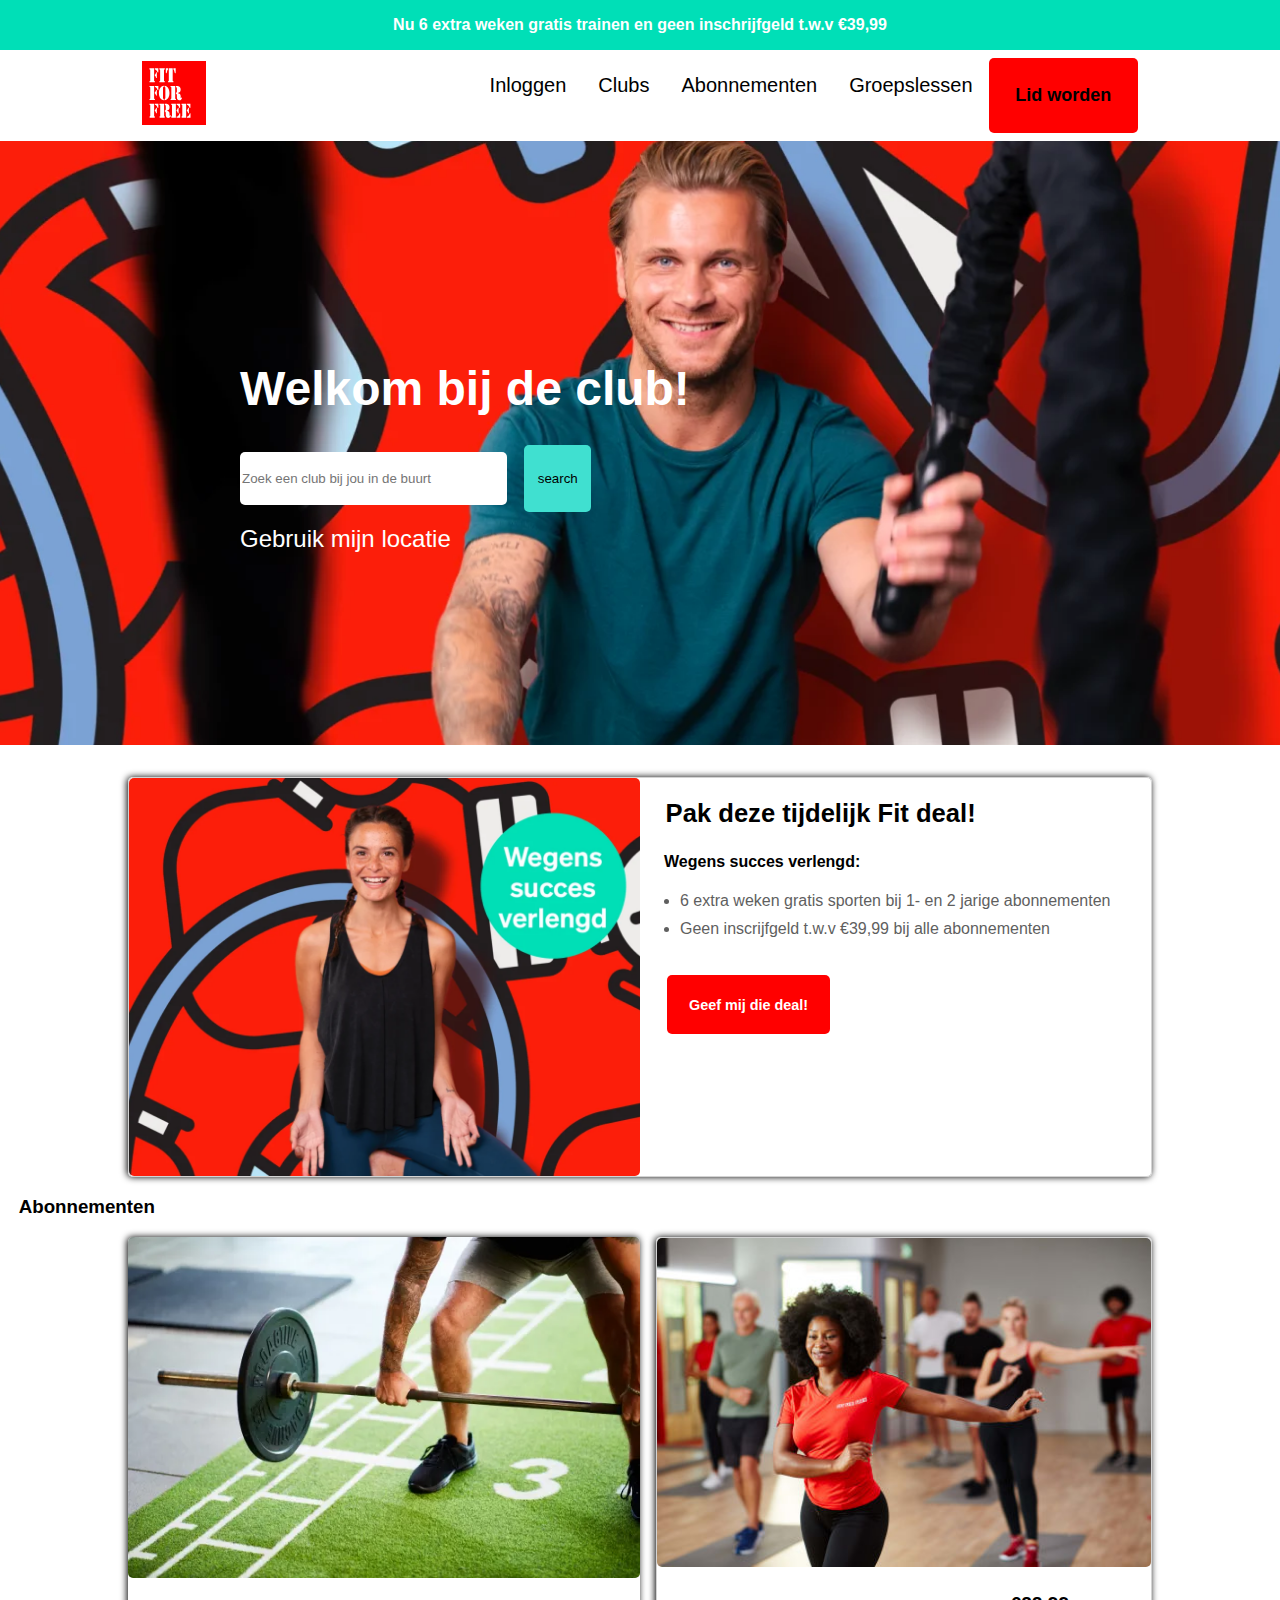
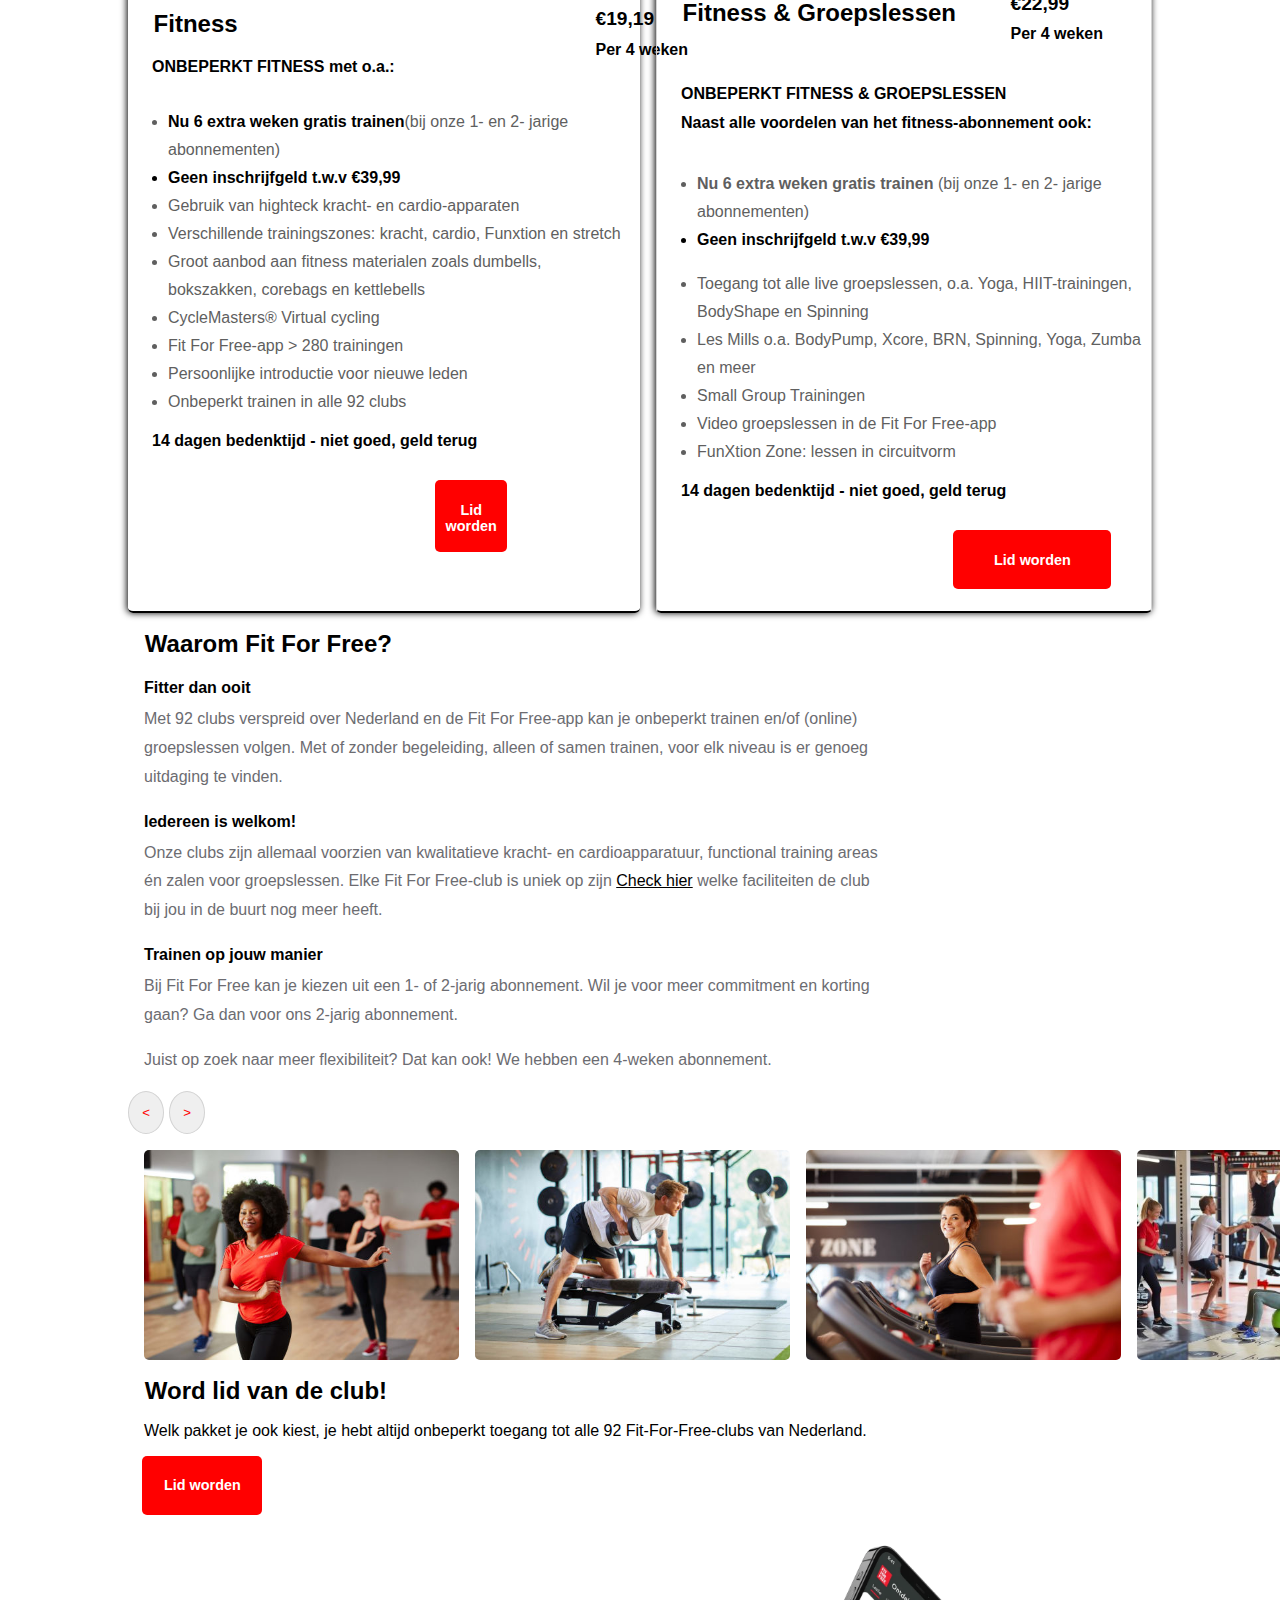
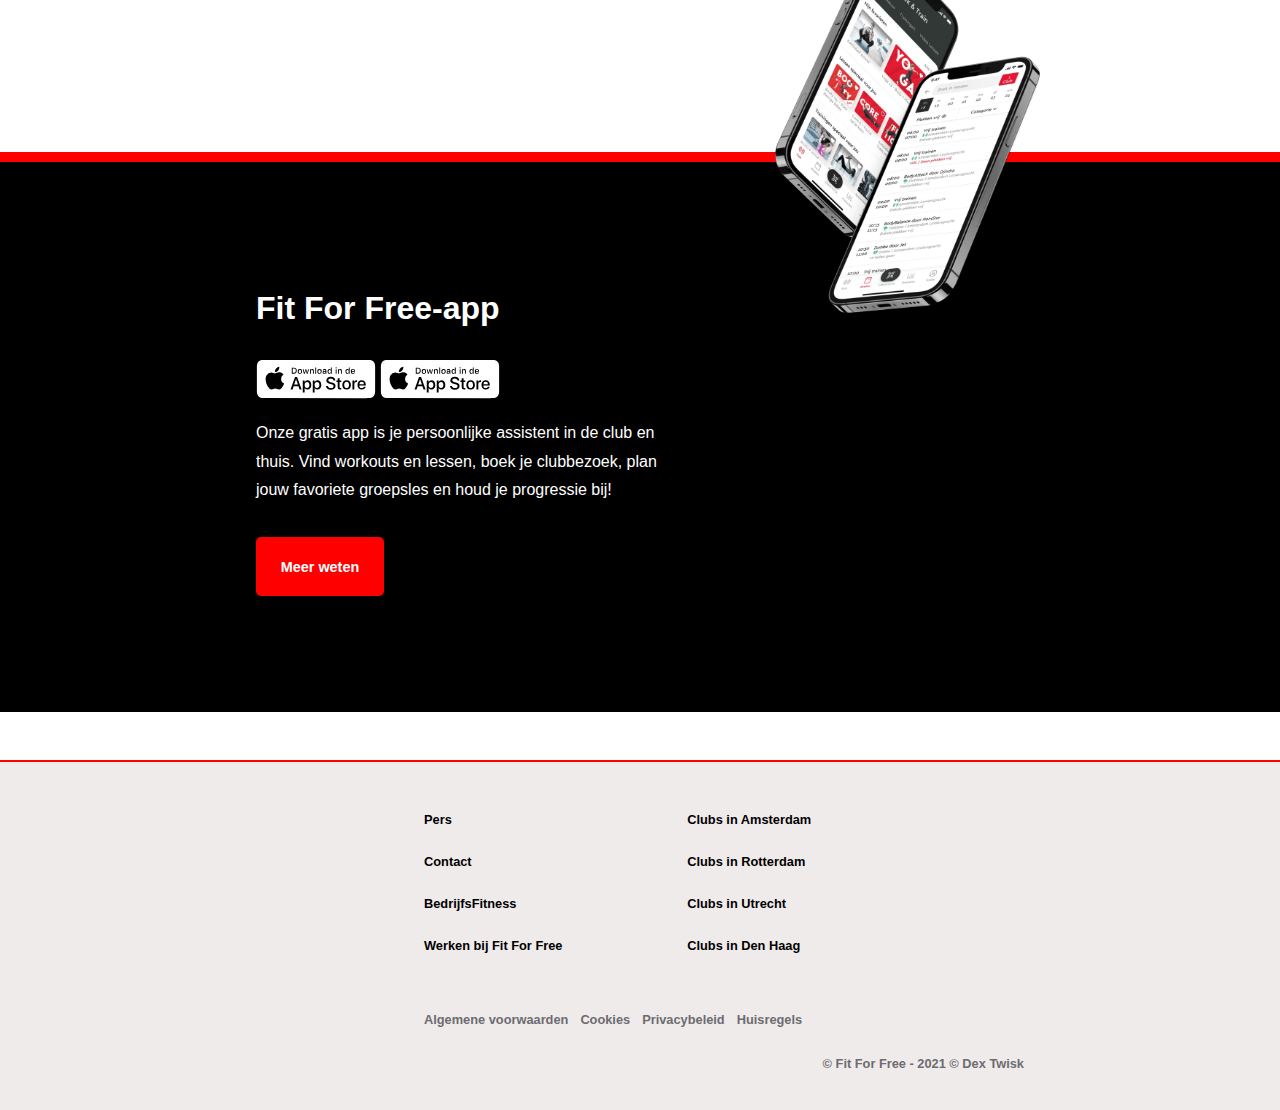
==== commit 7f82e518: "Add files via upload" ====
--- a/index.html
+++ b/index.html
@@ -1,5 +1,5 @@
 <!DOCTYPE html>
-<html lang="en">
+<html lang="nl">
 <head>
     <meta charset="UTF-8">
     <meta http-equiv="X-UA-Compatible" content="IE=edge">
@@ -14,12 +14,10 @@
             <a href="index.html"><img src="images/logo.svg" alt=""></a>
             <button>Lid worden</button>
             <div class="wrapper">
-                <div class="container" href="">
-                    <a href="#"></a>
+                <div class="container">
                         <div class="menulogo"></div>
                         <div class="menulogo"></div>
                         <div class="menulogo"></div>
-                    </a>
                 </div>
             </div>
             <ul class="nav-links">
@@ -38,9 +36,9 @@
             <h2>Welkom bij de club!</h2>
             <div>
                 <label for="site-search">
-                <input type="search" placeholder="Zoek een club bij jou in de buurt">
+                    <input type="search" placeholder="Zoek een club bij jou in de buurt">
+                </label>
                 <button>search</button>
-                </label>
             </div>
             <a href="#">Gebruik mijn locatie</a>
         </section>
--- a/styles/style.css
+++ b/styles/style.css
@@ -162,13 +162,9 @@
 /*section 1 homepage*/
 .welkom {
     padding: 10vh 0;
-    background-image: url(../images/Homepage_header_Yoga__1_.png);
+    background-image: url(../images/Homepage_header_Circuit3.webp);
     background-repeat: no-repeat;
     background-size: 500px 320px;
-}
-
-.homepagemain section:nth-of-type(1) div {
-    margin: 1em;
 }
 
 .homepagemain section:nth-of-type(1) h2 {
@@ -178,7 +174,6 @@
 }
 
 .homepagemain section:nth-of-type(1) button {
-    height: 4em;
     border-radius: 5px;
     border: none;
     background-color: turquoise;
@@ -194,17 +189,40 @@
 }
 
 @media (max-width: 750px) {
-    
-} 
+    .homepagemain section:nth-of-type(1) button {
+        height: 4em;
+    }
+}
 
 @media (min-width: 750px) and (max-width: 1652px) {
     .welkom {
         padding: 10vh 0;
         background-image: url(../images/Homepage_header_Circuit3.webp);
         background-repeat: no-repeat;
+        background-position: center;
         background-size: 1450px 800px;
-        padding-top: 15em;
-        padding-bottom: 15em;
+        padding-top: 12em;
+        padding-bottom: 12em;;
+    }
+
+    .homepagemain section:nth-of-type(1) h2 {
+        font-size: 3em;
+        margin-left: 5em;
+    }
+
+    .homepagemain section:nth-of-type(1) div {
+        margin-left: 15em;
+        width: 35em;
+        height: 5em;
+    }
+
+    .homepagemain section:nth-of-type(1) button {
+        height: 5em;
+        width: 5em;
+    }
+
+    .homepagemain section:nth-of-type(1) a {
+        margin-left: 9em;
     }
 }
 
@@ -214,10 +232,31 @@
         background-image: url(../images/Homepage_header_Circuit3.webp);
         background-repeat: no-repeat;
         background-size: 1450px 800px;
-        padding-top: 15em;
-        padding-bottom: 15em;
+        background-position: center;
+        padding-top: 12em;
+        padding-bottom: 12em;
         border-left: solid lightgray 240px;
         border-right: solid lightgray 240px;
+    }
+
+    .homepagemain section:nth-of-type(1) h2 {
+        font-size: 3em;
+        margin-left: 5em;
+    }
+
+    .homepagemain section:nth-of-type(1) div {
+        margin-left: 15em;
+        width: 35em;
+        height: 5em;
+    }
+
+    .homepagemain section:nth-of-type(1) button {
+        height: 5em;
+        width: 5em;
+    }
+
+    .homepagemain section:nth-of-type(1) a {
+        margin-left: 9em;
     }
     
 }
@@ -732,20 +771,20 @@
 }
 
 @media (max-width: 750px) {
-    section:nth-of-type(4) {
+    .homepagemain section:nth-of-type(4) {
         margin: 1em;
     }
 } 
 
 @media (min-width: 750px) and (max-width: 1540px) {
-    section:nth-of-type(4) {
+    .homepagemain section:nth-of-type(4) {
         margin-right: 30%;
         margin-left: calc(25% - 15vw);
     }
 }
 
 @media (min-width: 1540px) {
-    section:nth-of-type(4) {
+    .homepagemain section:nth-of-type(4) {
         margin-left: 20%;
         margin-right: 30%;
     }
@@ -790,40 +829,40 @@
 }
 
 @media (max-width: 750px) {
-    section:nth-of-type(5) {
+    .homepagemain section:nth-of-type(5) {
         margin: 1em;
     }
 } 
 
 @media (min-width: 750px) and (max-width: 1540px) {
-    section:nth-of-type(5) {
+    .homepagemain section:nth-of-type(5) {
         margin-right: 30%;
         margin-left: calc(25% - 15vw);
     }
 }
 
 @media (min-width: 1540px) {
-    section:nth-of-type(5) {
+    .homepagemain section:nth-of-type(5) {
         margin-left: 20%;
         margin-right: 30%;
     }
 }
 
 @media (max-width: 750px) {
-    section:nth-of-type(6) {
+    .homepagemain section:nth-of-type(6) {
         margin: 1em;
     }
 } 
 
 @media (min-width: 750px) and (max-width: 1540px) {
-    section:nth-of-type(6) {
+    .homepagemain section:nth-of-type(6) {
         margin-right: 30%;
         margin-left: calc(25% - 15vw);
     }
 }
 
 @media (min-width: 1540px) {
-    section:nth-of-type(6) {
+    .homepagemain section:nth-of-type(6) {
         padding-left: 20%;
         padding-right: 30%;
     }
@@ -858,20 +897,20 @@
 }
 
 @media (max-width: 750px) {
-    section:nth-of-type(7) {
+    .homepagemain section:nth-of-type(7) {
         margin: 1em;
     }
 } 
 
 @media (min-width: 750px) and (max-width: 1540px) {
-    section:nth-of-type(7) {
+    .homepagemain section:nth-of-type(7) {
         margin-right: 30%;
         margin-left: calc(25% - 15vw);
     }
 }
 
 @media (min-width: 1540px) {
-    section:nth-of-type(7) {
+    .homepagemain section:nth-of-type(7) {
         margin-left: 20%;
         margin-right: 30%;
     }
@@ -928,24 +967,24 @@
 }
 
 @media (max-width: 750px) {
-    section:nth-of-type(8) h3 {
+    .homepagemain section:nth-of-type(8) h3 {
         display: flex;
         justify-content: center;
     }
 
-    section:nth-of-type(8) div {
+    .homepagemain section:nth-of-type(8) div {
         display: flex;
         justify-content: center;
     }
 
-    section:nth-of-type(8) p {
+    .homepagemain section:nth-of-type(8) p {
         display: flex;
         justify-content: center;
         margin-right: 4em;
         margin-left: 4em;
     }
 
-    section:nth-of-type(8) button {
+    .homepagemain section:nth-of-type(8) button {
         display: flex;
         justify-content: center;
         margin-bottom: 3em;
@@ -955,22 +994,22 @@
 } 
 
 @media (min-width: 750px) and (max-width: 1540px) {
-    section:nth-of-type(8) h3 {
+    .homepagemain section:nth-of-type(8) h3 {
         margin-left: 20%;
         margin-right: 20%;   
     }
 
-    section:nth-of-type(8) div {
+    .homepagemain section:nth-of-type(8) div {
         margin-left: 20%;
         margin-right: 20%;   
     }
 
-    section:nth-of-type(8) p {
+    .homepagemain section:nth-of-type(8) p {
         margin-left: 20%;
         margin-right: 48%;  
     }
 
-    section:nth-of-type(8) button {
+    .homepagemain section:nth-of-type(8) button {
         margin-left: 20%;
         margin-right: 70%;
         justify-content: flex-start;
@@ -988,25 +1027,25 @@
 }
 
 @media (min-width: 1540px) {
-    section:nth-of-type(8) h3 {
+    .homepagemain section:nth-of-type(8) h3 {
         margin-left: 20%;
         margin-right: 20%;
         justify-content: flex-start;
     }
 
-    section:nth-of-type(8) div {
+    .homepagemain section:nth-of-type(8) div {
         margin-left: 20%;
         margin-right: 20%;
         justify-content: flex-start;
     }
 
-    section:nth-of-type(8) p {
+    .homepagemain section:nth-of-type(8) p {
         margin-left: 20%;
         margin-right: 48%;
         justify-content: flex-start;
     }
 
-    section:nth-of-type(8) button {
+    .homepagemain section:nth-of-type(8) button {
         margin-left: 20%;
         margin-right: 70%;
         justify-content: flex-start;
@@ -1101,44 +1140,196 @@
 
 /*groepslessen section 1*/
 .groepslessenmain section:nth-of-type(1) {
-    padding-top: 6vh;
-    padding-bottom: 6vh;
+    padding: 10vh 0;
     background-image: url(../images/New_Project__3_.png);
+    background-position: center;
     background-repeat: no-repeat;
     background-size: 500px 320px;
 }
 
 .groepslessenmain section:nth-of-type(1) h2 {
-    margin-top: 10em;
-    color: white;
+    margin: .6em;
+    font-size: 2em;
+    color: white;
+}
+
+.groepslessenmain section:nth-of-type(1) h3 {
+    margin: .6em;
+    font-size: 2em;
+    color: white;
+}
+
+@media (min-width: 1652px) {
+    .groepslessenmain section:nth-of-type(1) {
+        padding: 10vh 0;
+        background-image: url(../images/New_Project__3_.png);
+        background-repeat: no-repeat;
+        background-size: 1450px 900px;
+        background-position: center;
+        padding-top: 12em;
+        padding-bottom: 12em;
+        border-left: solid lightgray 240px;
+        border-right: solid lightgray 240px;
+    }
+
+    .groepslessenmain section:nth-of-type(1) h2 {
+        font-size: 1.5em;
+        color: white;
+        margin-left: 10em;
+        margin-bottom: 0;
+    }
+
+    .groepslessenmain section:nth-of-type(1) h3 {
+        font-size: 3em;
+        color: white;
+        margin-left: 5em;
+        margin-top: 0;
+    }
+}
+
+@media (min-width: 750px) and (max-width: 1652px) {
+    .groepslessenmain section:nth-of-type(1) {
+        padding: 10vh 0;
+        background-image: url(../images/New_Project__3_.png);
+        background-repeat: no-repeat;
+        background-position: center;
+        background-size: 1450px 900px;
+        padding-top: 12em;
+        padding-bottom: 12em;;
+    }
+
+    .groepslessenmain section:nth-of-type(1) h2 {
+        font-size: 1.5em;
+        color: white;
+        margin-left: 10em;
+        margin-bottom: 0;
+    }
+
+    .groepslessenmain section:nth-of-type(1) h3 {
+        font-size: 3em;
+        color: white;
+        margin-left: 5em;
+        margin-top: 0;
+    }
+}
+/*groepslessen section 1 end*/
+
+.groepslessenmain .lid-worden-button {
+    background-color: red;
+    color: white;
+    border: red 1px ;
+    padding: 1.5em;
+    border-radius: 5px;
+    font-weight: bold;
+    font-size: 0.9em;
+    justify-content: center;
     margin-left: 1em;
-    font-size: 1em;
-    margin-bottom: .5;
-}
-
-.groepslessenmain section:nth-of-type(1) h3 {
-    margin-top: 0;
-    color: white;
-    margin-left: .5em;
-    font-size: 2em;
-}
-
-.groepslessenmain section:nth-of-type(2) h4{
-    margin-top: 0;
+    margin-bottom: 2em;
+}
+
+.groepslessenmain section p {
+    line-height: 1.75em;
+    color: rgb(95, 95, 95);
+}
+
+.groepslessenmain strong {
+    color: black;
 }
 
 .groepslessenmain h4 {
     font-size: 1.5em;
-    margin-left: .5em;
-}
-
-.groepslessenmain p {
-    margin-left: 1em;
-    margin-right: 1em;
-    line-height: 2em;
-    color: rgb(95, 95, 95);
-}
-
-.groepslessenmain strong {
-    color: black;
+}
+
+@media (min-width: 1652px) {
+    .groepslessenmain section p {
+        margin-left: 25%;
+        margin-right: 25%;
+    }
+
+    .groepslessenmain section h4 {
+        margin-left: 25%;
+        margin-right: 25%;
+    }
+    
+    .groepslessenmain section div {
+        margin-left: 25%;
+        margin-right: 25%;
+    }
+
+    .groepslessenmain section:nth-of-type(5) {
+        margin-left: 25%;
+        margin-right: 25%;
+    }
+
+    .groepslessenmain section:nth-of-type(8) {
+        margin-left: 25%;
+        margin-right: 25%;
+    }
+
+    .groepslessenmain section:nth-of-type(11) {
+        margin-left: 25%;
+        margin-right: 25%;
+    }
+
+    .groepslessenmain section:nth-of-type(14) {
+        margin-left: 25%;
+        margin-right: 25%;
+    }
+
+    .groepslessenmain .lid-worden-button {
+        margin-left: 25%;
+        margin-right: 25%;
+    }
+}
+
+@media (min-width: 750px) and (max-width: 1652px) {
+    .groepslessenmain section p {
+        margin-left: 15%;
+        margin-right: 15%;
+    }
+
+    .groepslessenmain section h4 {
+        margin-left: 15%;
+        margin-right: 15%;
+    }
+    
+    .groepslessenmain section div {
+        margin-left: 15%;
+        margin-right: 15%;
+    }
+
+    .groepslessenmain section:nth-of-type(5) {
+        margin-left: 15%;
+        margin-right: 15%;
+    }
+
+    .groepslessenmain section:nth-of-type(8) {
+        margin-left: 15%;
+        margin-right: 15%;
+    }
+
+    .groepslessenmain section:nth-of-type(11) {
+        margin-left: 15%;
+        margin-right: 15%;
+    }
+
+    .groepslessenmain section:nth-of-type(14) {
+        margin-left: 15%;
+        margin-right: 15%;
+    }
+
+    .groepslessenmain .lid-worden-button {
+        margin-left: 15%;
+        margin-right: 15%;
+    }
+}
+
+@media (max-width: 750px) {
+    .groepslessenmain section p {
+        margin: 1em;
+    }
+
+    .groepslessenmain section h4 {
+        margin: .6em;
+    }
 }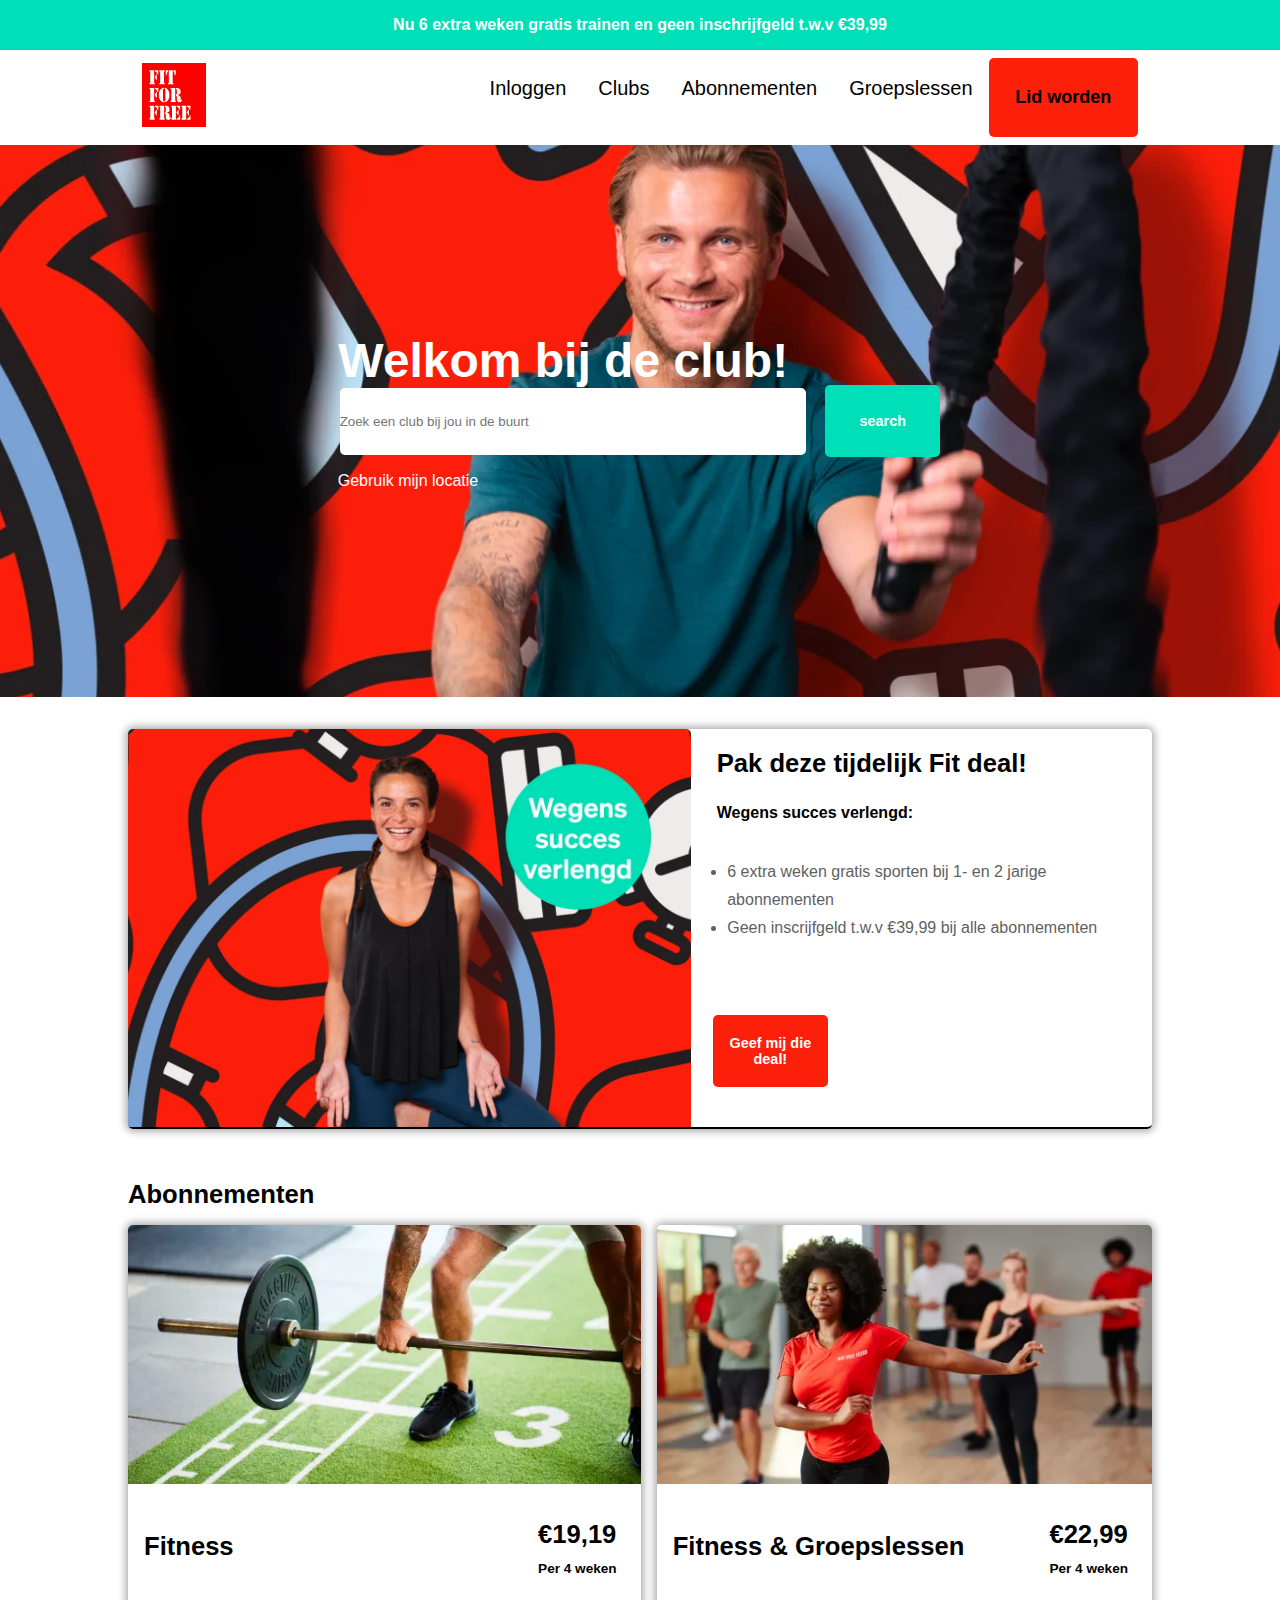
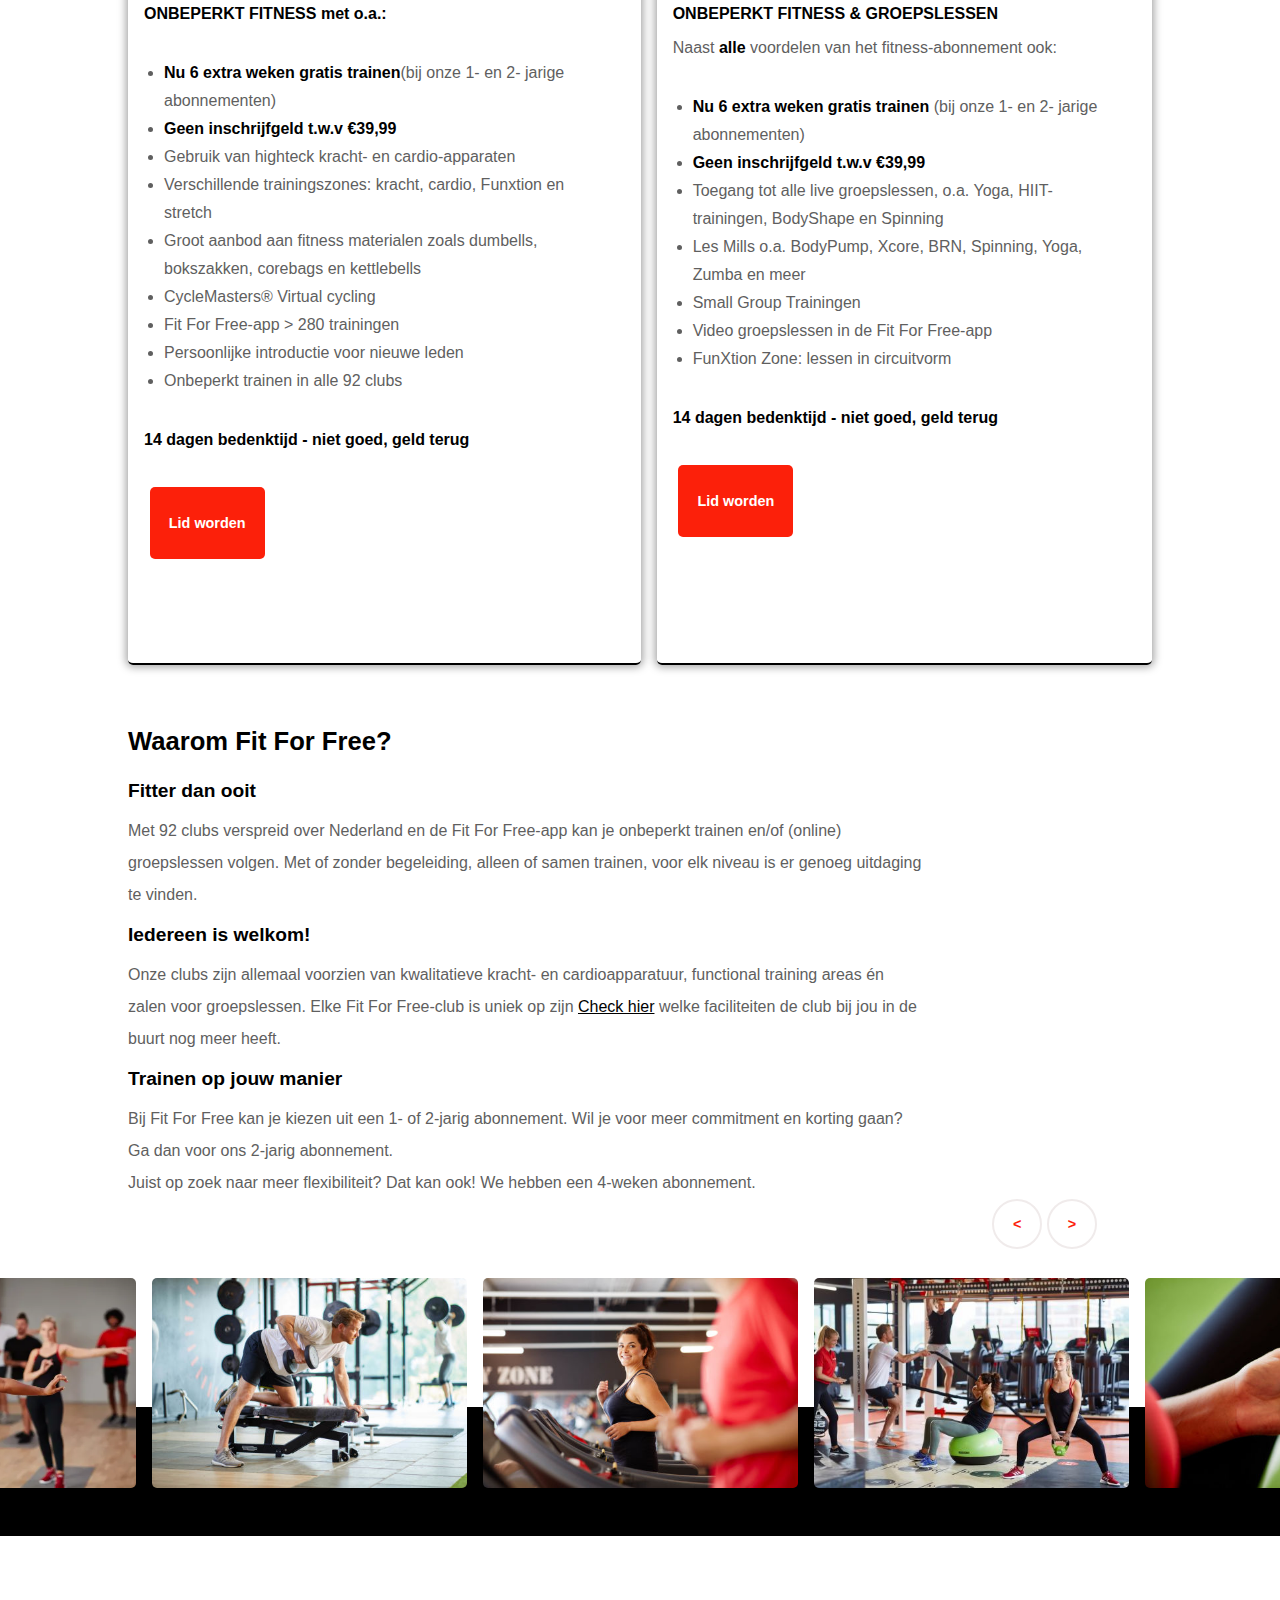
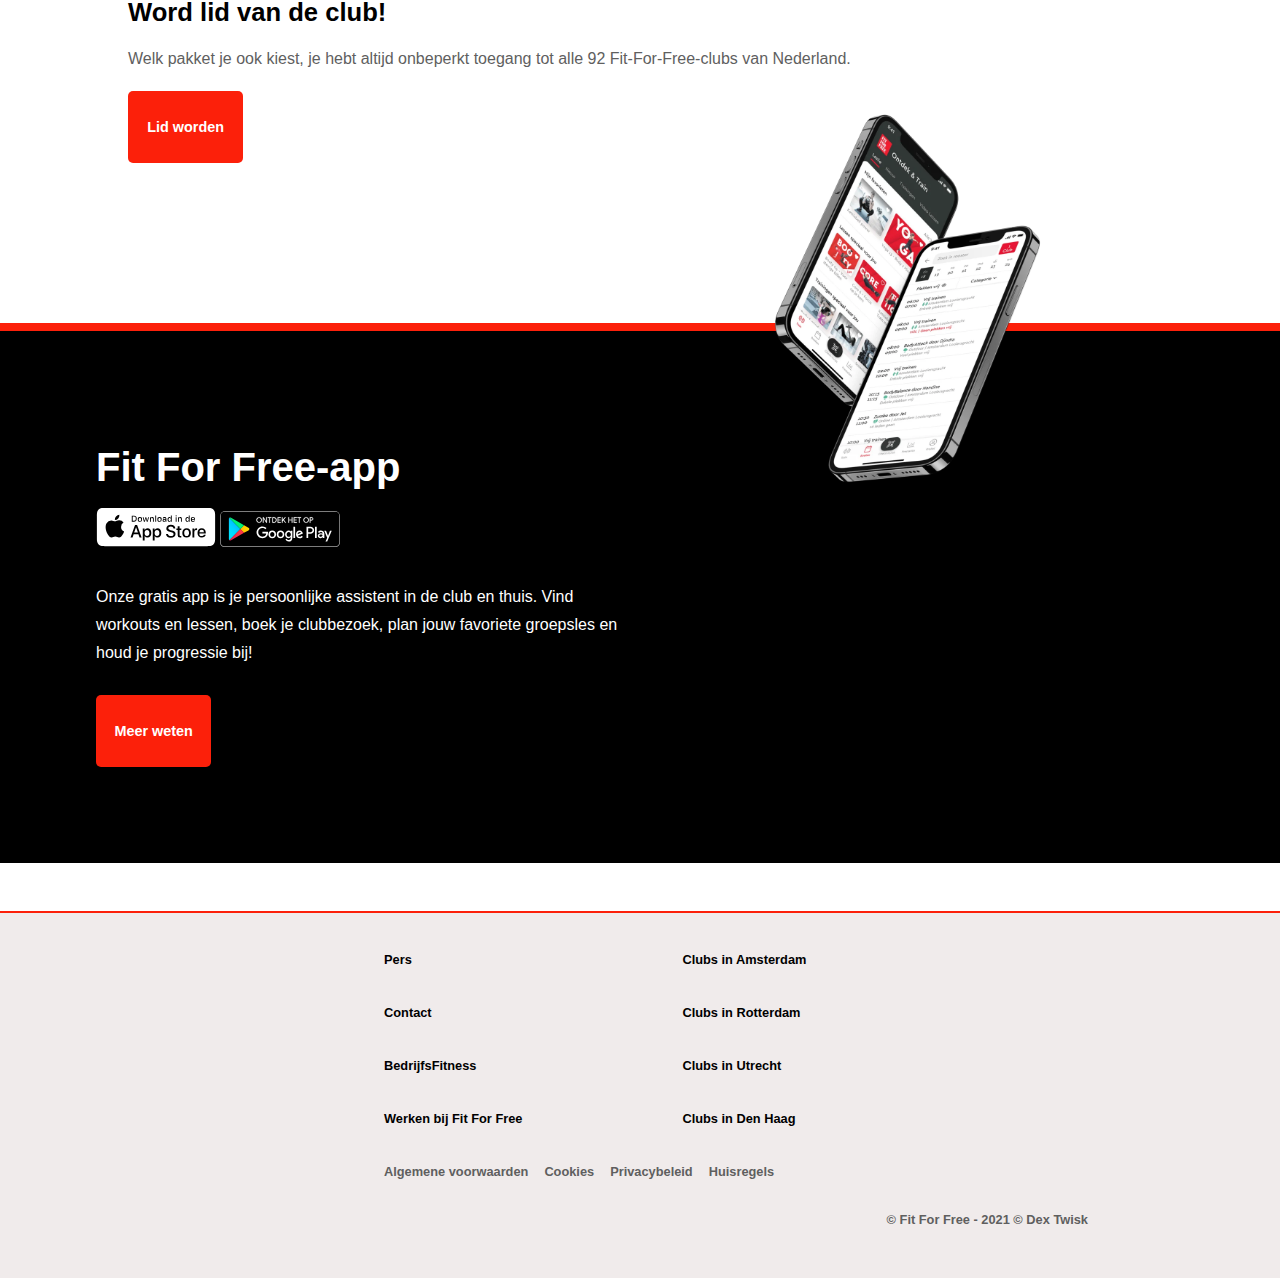
==== commit 1af656b2: "Add files via upload" ====
--- a/index.html
+++ b/index.html
@@ -15,9 +15,9 @@
             <button>Lid worden</button>
             <div class="wrapper">
                 <div class="container">
-                        <div class="menulogo"></div>
-                        <div class="menulogo"></div>
-                        <div class="menulogo"></div>
+                    <div class="menulogo"></div>
+                    <div class="menulogo"></div>
+                    <div class="menulogo"></div>
                 </div>
             </div>
             <ul class="nav-links">
@@ -33,10 +33,10 @@
 
         <!--section 1-->
         <section class="welkom">
-            <h2>Welkom bij de club!</h2>
+            <h1>Welkom bij de club!</h2>
             <div>
                 <label for="site-search">
-                    <input type="search" placeholder="Zoek een club bij jou in de buurt">
+                    <input type="search" placeholder="Zoek een club bij jou in de buurt" id="site-search">
                 </label>
                 <button>search</button>
             </div>
@@ -67,11 +67,12 @@
         <section>
             <h3>Abonnementen</h3>
         </section>
-        <span>
-
-            <!--span section 1-->
-            <section>
-                <img src="images/Fit_For_Free_Fitness.jpg" alt="">
+
+        <!--section 4-->
+        <section>
+            <!--abonnementen section 1-->
+            <div class="abonnement">
+                <img src="images/Fit_For_Free_Fitness.webp" alt="">
                 <div>
                     <h4>
                         Fitness
@@ -81,10 +82,10 @@
                         <li>Per 4 weken</li>
                     </ul>
                 </div>
-                <p>ONBEPERKT FITNESS met o.a.:</p>
+                <h5>ONBEPERKT FITNESS met o.a.:</h5>
                 <ul class="abonnement-list-items">
                     <li><strong>Nu 6 extra weken gratis trainen</strong>(bij onze 1- en 2- jarige abonnementen)</li>
-                    <li>Geen inschrijfgeld t.w.v €39,99</li>
+                    <li><strong>Geen inschrijfgeld t.w.v €39,99</strong></li>
                     <li>Gebruik van highteck kracht- en cardio-apparaten</li>
                     <li>Verschillende trainingszones: kracht, cardio, Funxtion en stretch</li>
                     <li>Groot aanbod aan fitness materialen zoals dumbells, bokszakken, corebags en kettlebells</li>
@@ -93,13 +94,13 @@
                     <li>Persoonlijke introductie voor nieuwe leden</li>
                     <li>Onbeperkt trainen in alle 92 clubs</li>
                 </ul>
-                <p>14 dagen bedenktijd - niet goed, geld terug</p>
+                <p><strong>14 dagen bedenktijd - niet goed, geld terug</strong></p>
                 <button>Lid worden</button>
-            </section>
-
-            <!--span section 2-->
-            <section>
-                <img src="images/Zumba_Gold_-_Fit_For_Free.jpg" alt="">
+            </div>
+
+            <!--abonnementen section 2-->
+            <div class="abonnement">
+                <img src="images/Zumba_Gold_-_Fit_For_Free.webp" alt="">
                 <div>
                     <h4>
                         Fitness & Groepslessen
@@ -113,19 +114,19 @@
                 <P>Naast <strong>alle</strong> voordelen van het fitness-abonnement ook:</P>
                 <ul>
                     <li><strong>Nu 6 extra weken gratis trainen</strong> (bij onze 1- en 2- jarige abonnementen)</li>
-                    <li>Geen inschrijfgeld t.w.v €39,99</li>
+                    <li><strong>Geen inschrijfgeld t.w.v €39,99</strong></li>
                     <li>Toegang tot alle live groepslessen, o.a. Yoga, HIIT-trainingen, BodyShape en Spinning</li>
                     <li>Les Mills o.a. BodyPump, Xcore, BRN, Spinning, Yoga, Zumba en meer</li>
                     <li>Small Group Trainingen</li>
                     <li>Video groepslessen in de Fit For Free-app</li>
                     <li>FunXtion Zone: lessen in circuitvorm</li>
                 </ul>
-                <p>14 dagen bedenktijd - niet goed, geld terug</p>
+                <p><strong>14 dagen bedenktijd - niet goed, geld terug</strong></p>
                 <button>Lid worden</button>
-            </section>
-        </span>
-
-        <!--section 4-->
+            </div>
+        </section>
+
+        <!--section 5-->
         <section>
             <h3>Waarom Fit For Free?</h3>
             <h4>Fitter dan ooit</h4>
@@ -145,16 +146,16 @@
             </p>
         </section>
 
-        <!--section 5-->
-        <section>
-            <button class="prevBtn"><</button>
+        <!--section 6-->
+        <section>
+            <button class="prevBtn">&lt;</button>
             <button class="nextBtn">></button>
         </section>
 
-        <!--section 6-->
+        <!--section 7-->
         <section>
             <div class="carousel-slide">
-                <img src="images/Zumba_Gold_-_Fit_For_Free (1).jpg" alt="">
+                <img src="images/Zumba_Gold_-_Fit_For_Free.webp" alt="">
                 <img src="images/Kracht_training_-_Fit_For_Free__1___1_.jpg" alt="">
                 <img src="images/Cardio.jpg" alt="">
                 <img src="images/Fit_For_Free_functioneel_trainen.jpg" alt="">
@@ -162,7 +163,7 @@
             </div>
         </section>
 
-        <!--section 7-->
+        <!--section 8-->
         <section>
             <h3>
                 Word lid van de club!
@@ -175,7 +176,7 @@
             </button>
         </section>
             
-        <!--section 8-->
+        <!--section 9-->
         <section>
             <img class="app" src="images/Fit_For_Free_APP__2_.png" alt="">
             <h3>
@@ -183,7 +184,7 @@
             </h3>
             <div>
                 <a href="#"><img src="images/app-store.svg" alt=""></a>
-                <a href="#"><img src="images/app-store.svg" alt=""></a>
+                <a href="#"><img src="images/google-play.svg" alt=""></a>
             </div>
             <p>
                 Onze gratis app is je persoonlijke assistent in de club en thuis. Vind workouts en lessen, boek je clubbezoek, plan jouw favoriete groepsles en houd je progressie bij!
@@ -192,32 +193,36 @@
         </section>
     </main>
     <footer>
-        <span>
-            <!--span section 1-->
-            <section>
+        <!--footer section 1-->
+        <section>
+            <!--div section 1-->
+            <div>
                     <ul>
                         <li><a href="#">Pers</a></li>
                         <li><a href="#">Contact</a></li>
                         <li><a href="#">BedrijfsFitness</a></li>
                         <li><a href="#">Werken bij Fit For Free</a></li>
                     </ul>
-            </section>
-            <!--span section 2-->
-            <section>
+            </div>
+            <!--div 2 section 10-->
+            <div>
                 <ul>
                     <li><a href="#">Clubs in Amsterdam</a></li>
                     <li><a href="#">Clubs in Rotterdam</a></li>
                     <li><a href="#">Clubs in Utrecht</a></li>
                     <li><a href="#">Clubs in Den Haag</a></li>
                 </ul>
-            </section>
-        </span>
+            </div>
+        </section>
+
+        <!--footer section 2-->
         <section>
             <a href="#"></a>
             <a href="#"></a>
         </section>
 
-        <section class="linksvoorwaarden">
+        <!--footer section 3-->
+        <section>
             <ul>
                 <li><a href="#">Algemene voorwaarden</a></li>
                 <li><a href="#">Cookies</a></li>
@@ -226,7 +231,7 @@
             </ul>
         </section>
 
-        <!--section 3-->
+        <!--footer section 4-->
         <section>
             <p>
                 © Fit For Free - 2021 © Dex Twisk
--- a/styles/style.css
+++ b/styles/style.css
@@ -1,36 +1,103 @@
 *{
     box-sizing: border-box;
-  }
+    margin: 0;
+    padding: 0;
+}
   
 body{
-    margin: 0;
-    padding: 0;
     font-family: sans-serif;
 }
 
+:root {
+    --lightgrey: rgb(95, 95, 95);
+    --button-color: rgb(252, 32, 10);
+    --background-grey: rgb(240, 235, 235);
+    --color-white: white;
+    --color-black: black;
+    --background-turqouise: #00DFB7;
+    --carousel-buttons:#F0EBEB;
+}
+
+p {
+    color: var(--lightgrey);
+}
+
+a {
+    color: var(--color-black);
+}
+
+button {
+    background-color: var(--button-color);
+    color: var(--color-white);
+    border: none;
+    width: 8em;
+    height: 5em;
+    border-radius: 5px;
+    font-weight: bold;
+    font-size: 0.9em;
+}
+
+/*box-shadow code van: https://html-css-js.com/css/generator/box-shadow/ */
+button:hover {
+    background-color:var(--color-white);
+    color:var(--button-color);
+    box-shadow: 1px 1px 10px 2px rgba(0,0,0,0.3);
+}
+
+h4 {
+    font-size: 1.6em;
+}
+
+h3 {
+    font-size: 1.6em;
+    margin-top: 2em;
+}
+
+h1 {
+    font-size: 2em;
+    color: var(--color-white);
+}
+
 .toplink{
     display: flex;
     justify-content: center;
-    color: white;
-    background-color: #00DFB7;
+    color: var(--color-white);
+    background-color:var(--background-turqouise);
     padding: 1em;
     text-decoration: none;
     font-weight: bold;
     font-size: 1em;
 }
 
+.homepagemain ul {
+    margin: 2.25em;
+}
+
+li {
+    line-height: 1.75em;
+    color:var(--lightgrey)
+}
+
+.homepagemain strong {
+    color:var(--color-black)
+}
+
+.homepagemain img {
+    border-radius: 5px 5px 0px 0px;
+}
+
 /*nav*/
 nav {
     display: flex;
     justify-content: space-around;
     align-items: center;
-    background-color: white;
     margin: 0.5em;
 }
 
 nav img {
     width: 4em;
 }
+
 nav ul {
     margin: 0;
     padding: 0;
@@ -42,9 +109,8 @@
 }
 
 nav li:last-of-type {
-    background-color: red;
-    color: white;
-    border: red 1px ;
+    background-color: var(--button-color);
+    color:var(--color-white);
     padding: .75em;
     border-radius: 5px;
     font-weight: bold;
@@ -52,7 +118,7 @@
 }
 
 nav ul a {
-    color: black;
+    color:var(--color-black);
     font-size: 1.25em;
 }
 
@@ -60,13 +126,6 @@
     position: absolute;
     top: 4.25em;
     right: 5rem;
-    background-color: red;
-    color: white;
-    border: red 1px ;
-    padding: 1.5em;
-    border-radius: 5px;
-    font-weight: bold;
-    font-size: 0.9em;
 }
 
 @media (max-width: 525px) {
@@ -83,7 +142,7 @@
 }
 
 nav ul a:hover {
-    color: red;
+    color:var(--button-color)
 }
 
 .wrapper {
@@ -94,8 +153,8 @@
 
 .container {
     position: absolute;
-    top: 5em;
-    right: 1rem;
+    top: 4em;
+    right: 1em;
     height: 25px;
     width: 40px;
     margin-top: 20px;
@@ -109,7 +168,7 @@
 .menulogo {
     height: 3px;
     width: 30px;
-    background-color: red;
+    background-color:var(--button-color)
 }
 
 @media (min-width: 1200px) {
@@ -143,7 +202,7 @@
     }
 
     nav ul li a {
-        padding: 1.5rem 1rem;
+        padding: 1em 1em;
         font-size: 1.5em;
     }
 
@@ -165,204 +224,149 @@
     background-image: url(../images/Homepage_header_Circuit3.webp);
     background-repeat: no-repeat;
     background-size: 500px 320px;
-}
-
-.homepagemain section:nth-of-type(1) h2 {
-    margin: .6em;
-    font-size: 2em;
-    color: white;
+    background-position: center;
+}
+
+.homepagemain section:nth-of-type(1) {
+    display: flex;
+    flex-direction: column;
+    line-height: 3em;
 }
 
 .homepagemain section:nth-of-type(1) button {
     border-radius: 5px;
     border: none;
-    background-color: turquoise;
+    background-color: var(--background-turqouise);
     margin-left: 1em;
-    color: black;
-}
-
-input[type="search"] {
-    border: none;
-    border-radius: 5px;
-    width: 20em;
-    height: 4em;
+}
+
+.homepagemain section:nth-of-type(1) a {
+    color:var(--color-white);
+    text-decoration: none;
+    font-size: 1em;
 }
 
 @media (max-width: 750px) {
     .homepagemain section:nth-of-type(1) button {
         height: 4em;
-    }
-}
-
-@media (min-width: 750px) and (max-width: 1652px) {
+        width: 5em;
+    }
+
+    .homepagemain section:nth-of-type(1) {
+        display: flex;
+        justify-content: flex-start;
+        padding-left: 1em;
+    }
+
+    input[type="search"] {
+        border: none;
+        border-radius: 5px;
+        width: 15em;
+        height: 4em;
+    }
+}
+
+@media (min-width: 750px)  {
     .welkom {
-        padding: 10vh 0;
-        background-image: url(../images/Homepage_header_Circuit3.webp);
-        background-repeat: no-repeat;
-        background-position: center;
         background-size: 1450px 800px;
         padding-top: 12em;
-        padding-bottom: 12em;;
-    }
-
-    .homepagemain section:nth-of-type(1) h2 {
+        padding-bottom: 12em; 
+    }
+
+    .homepagemain section:nth-of-type(1) {
+        align-items: center;
+    }
+
+    .homepagemain section:nth-of-type(1) h1 {
         font-size: 3em;
-        margin-left: 5em;
-    }
-
-    .homepagemain section:nth-of-type(1) div {
-        margin-left: 15em;
+        padding-right: 3.2em;
+    }
+
+    .homepagemain section:nth-of-type(1) a {
+        padding-right: 29em;
+    }
+
+    input[type="search"] {
+        border: none;
+        border-radius: 5px;
         width: 35em;
         height: 5em;
     }
 
-    .homepagemain section:nth-of-type(1) button {
-        height: 5em;
-        width: 5em;
-    }
-
-    .homepagemain section:nth-of-type(1) a {
-        margin-left: 9em;
-    }
 }
 
 @media (min-width: 1652px) {
     .welkom {
-        padding: 10vh 0;
-        background-image: url(../images/Homepage_header_Circuit3.webp);
-        background-repeat: no-repeat;
         background-size: 1450px 800px;
-        background-position: center;
         padding-top: 12em;
         padding-bottom: 12em;
-        border-left: solid lightgray 240px;
-        border-right: solid lightgray 240px;
-    }
-
-    .homepagemain section:nth-of-type(1) h2 {
-        font-size: 3em;
-        margin-left: 5em;
-    }
-
-    .homepagemain section:nth-of-type(1) div {
-        margin-left: 15em;
-        width: 35em;
-        height: 5em;
-    }
-
-    .homepagemain section:nth-of-type(1) button {
-        height: 5em;
-        width: 5em;
-    }
-
-    .homepagemain section:nth-of-type(1) a {
-        margin-left: 9em;
-    }
-    
-}
-
-.homepagemain section:nth-of-type(1) a {
-    color: white;
-    text-decoration: none;
-    padding: 1em;
-    font-size: 1.5em;
+        border-left: solid #F0EBEB 240px;
+        border-right: solid #F0EBEB 240px;
+    }
+
 }
 
 /*section 1 end*/
 
 /*section 2 homepage*/
+
+/*box-shadow code van: https://html-css-js.com/css/generator/box-shadow/ */
 .homepagemain section:nth-of-type(2) {
-    margin: 1em;
     border-bottom: solid black 2px;
     border-radius: 5px;
-    margin: auto;
     margin-top: 2em;
-    border: solid lightgray 1px;
-    box-shadow: -1px 0px 7px 0px #000000;
+    box-shadow: 0px 0px 8px 2px #A3A3A3;
 }
 
 .homepagemain section:nth-of-type(2) h3 {
     margin-left: 1em;
-    margin-right: 1em;
     margin-top: .8em;
-    font-size: 1.6em;
 }
 
 .homepagemain section:nth-of-type(2) p {
     font-weight: bold;
-    margin-left: 1.5em;
-    margin-top: 0;
-}
-
-.homepagemain section:nth-of-type(2) li {
-    line-height: 1.75em;
-    color: rgb(95, 95, 95);
+    margin: 1.6em;
+    color:var(--color-black)
 }
 
 .homepagemain section:nth-of-type(2) button {
-    background-color: red;
-    color: white;
-    border: red 1px ;
-    display: flex;
-    justify-content: flex-start;
-    padding: 1.5em;
-    margin-left: 1.9em;
-    margin-right: 9em;
-    margin-bottom: 1.5em;
-    border-radius: 5px;
-    font-weight: bold;
-    font-size: 0.9em;
+    margin: 1.5em;
+}
+
+.homepagemain section:nth-of-type(2) div {
+    justify-content: column;
 }
 
 @media (max-width: 750px) {
     .homepagemain section:nth-of-type(2) {
         display: flex;
         flex-direction: column;
-        margin-right: 1em;
-        margin-left: 1em;
+        margin: 1em;
+    }
+}
+
+@media (min-width: 750px) {
+    .homepagemain section:nth-of-type(2) img {
+        width: 55%;
+        object-fit: cover;
+        border-top-left-radius: 5px;
     }
 }
 
 @media (min-width: 1540px) {
     .homepagemain section:nth-of-type(2) {
         display: flex;
-        margin-left: 20%;
-        margin-right: 20%;
+        width: 55%;
         height: 400px;
     }
-
-    .homepagemain section:nth-of-type(2) div {
-        justify-content: column;
-        margin-right: 4em;
-    }
-
-    .homepagemain section:nth-of-type(2) img {
-        width: 50%;
-        object-fit: cover;
-    }
-
-    .homepagemain section:nth-of-type(2) li:last-of-type {
-        padding-bottom: 3em;
-    }
-
 }
 
 @media (min-width: 750px) and (max-width: 1540px) {
     .homepagemain section:nth-of-type(2) {
         display: flex;
-        margin-right: calc(25% - 15vw);
-        margin-left: calc(25% - 15vw);
+        margin-left: 10%;
+        width: 80%;
         height: 400px;
-    }
-
-    .homepagemain section:nth-of-type(2) div {
-        justify-content: column;
-        margin-right: 2em;
-    }
-
-    .homepagemain section:nth-of-type(2) img {
-        width: 50%;
-        object-fit: cover;
     }
 
     .homepagemain section:nth-of-type(2) li:nth-of-type(2) {
@@ -372,460 +376,122 @@
 /*section 2 homepage end*/
 
 /*section 3 homepage*/
-.homepagemain section:nth-of-type(3) h3 {
+.homepagemain section:nth-of-type(3) {
     margin: 1em;
 }
 
 @media (min-width: 1540px) {
     .homepagemain section:nth-of-type(3) {
-        margin-left: 25%;
-    }
-
-    .homepagemain span section:nth-of-type(1) button {
-        margin-top: 4.5em;
-        margin-left: 60%;
-        margin-right: 10;
+        margin-left: 22.5%;
+    }
+}
+
+@media (min-width: 750px) and (max-width: 1540px) {
+    .homepagemain section:nth-of-type(3) {
+        margin-left: 10%;
     }
 }
 /*section 3*/
-/*span 1 homepage*/
+
+/*section 4*/
+.homepagemain section:nth-of-type(4) img {
+    height: 25%;
+    width: 100%;
+    object-fit: cover;
+}
+
+.homepagemain section:nth-of-type(4) button {
+    margin: 1.5em;
+}
+
+.abonnement div {
+    display: flex;
+    justify-content: space-between;
+    align-items: center;
+    margin: 1em;
+}
+
+.abonnement {
+    box-shadow: 0px 0px 8px 2px #A3A3A3;
+    border-radius: 5px;
+    border-bottom: solid black 2px;
+}
+
+.abonnement div ul li {
+    font-size: 1.6em;
+    list-style: none;
+    color:var(--color-black);
+    font-weight: bold;
+}
+
+.abonnement div ul {
+    margin: .5em;
+}
+
+.abonnement div ul li:nth-of-type(2) {
+    font-size: .85em;
+}
+
+h5 {
+    color:var(--color-black);
+    font-size: 1em;
+    margin: 1em;
+    margin-bottom: .75em;
+}
+
+.abonnement p {
+    margin: 1em;
+}
+
 @media (min-width: 1540px) {
-    .homepagemain span {
-        display: flex;
-        margin-left: 20%;
-        margin-right: 20%;
+    .homepagemain section:nth-of-type(4) {
+        display: flex;
+        width: 55%;
+        margin: auto;
         gap: 1em;
     }
-
-    .homepagemain span section:nth-of-type(2) {
-        display: flex;
-        justify-content: column;
-        margin-left: 1em;
-        width: 100%;
-        height: 100%;
-        margin: 0;
-    }
-
-    .homepagemain span section:nth-of-type(1) {
-        width: 50%;
-
-    }
-
-    .homepagemain span section:nth-of-type(1) button {
-        margin-top: 1em;
-        margin-left: 60%;
-        margin-right: 8%;
-    }
-
-    .homepagemain span section:nth-of-type(2) img {
-        width: 100%;
-        height: 100%;
-    }
-
-    .homepagemain span section:nth-of-type(2) div {
-        margin-right: 1em;
-    }
-
-    .homepagemain span section:nth-of-type(2) div h4 {
-        margin-bottom: 0;
-        padding-bottom: 0;
-        padding-top: 0;
-    }
-
-    .homepagemain span section:nth-of-type(2) div ul {
-        margin-bottom: 0;
-        padding-bottom: 1em;
-        margin-right: 0;
-    }
-
-    .homepagemain span section:nth-of-type(2) div li:last-of-type {
-        padding-bottom: 0;
-    }
-
-    .homepagemain span section:nth-of-type(2) button {
-        margin-top: 1em;
-        margin-left: 60%;
-        margin-right: 8%;
-    }
-    
-    .homepagemain .abonnement-list-items {
-        margin-right: 1em;
-    }
 }
 
 @media (max-width: 750px) {
-    .homepagemain span:nth-of-type(1) {
+    .homepagemain section:nth-of-type(4) .abonnement {
         margin: 1em;
-    }
-
-} 
-
-@media (min-width: 750px) and (max-width: 1540px) {
-    .homepagemain span {
-        display: flex;
-        margin-right: calc(25% - 15vw);
-        margin-left: calc(25% - 15vw);
-        gap: 1em;
-    }
-
-    .homepagemain span section:nth-of-type(2) {
-        display: flex;
-        justify-content: column;
-        margin-left: 1em;
-        width: 100%;
-        height: 100%;
-        margin: 0;
-    }
-
-    .homepagemain span section:nth-of-type(1) {
-        width: 50%;
-    }
-
-    .homepagemain span section:nth-of-type(1) button {
-        margin-top: 1em;
-        margin-left: 60%;
-        margin-right: 8%;
-    }
-
-    .homepagemain span section:nth-of-type(2) img {
-        width: 100%;
-    }
-
-    .homepagemain span section:nth-of-type(2) button {
-        margin-top: 1em;
-        margin-left: 60%;
-        margin-right: 8%;
-    }
-    
-}
-/*span homepage 1 end*/
-
-/*span section 1 homepage*/
-.homepagemain span:nth-of-type(1) section {
-    display: flex;
-    flex-direction: column;
-    border-bottom: solid black 2px;
-    border-radius: 5px;
-    box-shadow: -1px 0px 7px 0px #000000;
-}
-
-.homepagemain span section:nth-of-type(1) div {
-   display: flex;
-   justify-content: space-between;
-   margin-top: 0;
-   margin-left: 1em;
-   margin-bottom: 0;
-}
-
-.homepagemain span section:nth-of-type(1) h4 {
-    font-size: 1.5em;
-    margin-left: .4em;
-}
-
-.homepagemain span section:nth-of-type(1) div ul {
-    padding-top: .5em;
-    margin-right: 1em;
-}
-
-.homepagemain span section:nth-of-type(1) div li {
-    list-style: none;
-    font-weight: bold;
-    padding-bottom: 0;
-}
-
-.homepagemain span section:nth-of-type(1) div li:first-of-type {
-    font-size: 1.2em;
-}
-
-.abonnement-list-items{
-    margin-right: 1em;
-}
-
-.homepagemain span section:nth-of-type(1) p {
-    font-weight: bold;
-    color: black;
-    margin-top: 0;
-    margin-left: 1.5em;
-}
-
-.homepagemain span section:nth-of-type(1) .abonnement-list-items strong {
-    color: black;
-}
-
-.homepagemain span section:nth-of-type(1) li {
-    color: rgb(95, 95, 95);
-    line-height: 1.75em;
-    font-size: 1em;
-}
-
-
-.homepagemain span section:nth-of-type(1) li:nth-of-type(2) {
-    color: black;
-    font-weight: bold;
-}
-
-.homepagemain span section:nth-of-type(1) div li:nth-of-type(1) {
-    color: black;
-    font-weight: bold;
-}
-
-.homepagemain span section:nth-child(1) p:last-of-type {
-    margin-right: 1em;
-}
-
-.homepagemain span:nth-of-type(1) button {
-    background-color: red;
-    color: white;
-    border: red 1px ;
-    display: flex;
-    justify-content: flex-end;
-    padding: 1.5em;
-    margin-right: 1.9em;
-    margin-left: 9em;
-    margin-bottom: 1.5em;
-    border-radius: 5px;
-    font-weight: bold;
-    font-size: 0.9em;
-    font-family: sans-serif;
-    justify-content: center;
-}
-/*span section 1 end*/
-
-/*span section 2 homepage*/
-.homepagemain span section:nth-of-type(2) div {
-   display: flex;
-   justify-content: space-between;
-   margin-top: 0;
-   margin-left: 1em;
-   margin-bottom: 0;
-}
-
-.homepagemain span section:nth-of-type(2) h4 {
-    font-size: 1.5em;
-    margin-left: .4em;
-}
-
-.homepagemain span section:nth-of-type(2) div ul {
-    padding-top: .25em;
-    margin-right: 1em;
-}
-
-.homepagemain span section:nth-of-type(2) div li {
-    list-style: none;
-    font-weight: bold;
-    padding-bottom: 0;
-}
-
-.homepagemain span section:nth-of-type(2) div li:first-of-type {
-    font-size: 1.2em;
-}
-
-.abonnement-list-items{
-    margin-right: 1em;
-}
-
-.homepagemain span section:nth-of-type(2) h5 {
-    font-size: 1em;
-    color: black;
-    margin-top: 0;
-    margin-left: 1.5em;
-    margin-bottom: 0;
-    line-height: 1.8em;
-}
-
-.homepagemain span section:nth-of-type(2) p:first-of-type {
-    margin-top: 0;
-    line-height: 1.8em;
-}
-
-.homepagemain span section:nth-of-type(2) .abonnement-list-items strong {
-    color: black;
-}
-
-.homepagemain span section:nth-of-type(2) li {
-    color: rgb(95, 95, 95);
-    font-size: 1em;
-}
-
-
-.homepagemain span section:nth-of-type(2) li:nth-of-type(2) {
-    color: black;
-    font-weight: bold;
-}
-
-.homepagemain span section:nth-of-type(2) div li:nth-of-type(1) {
-    color: black;
-    font-weight: bold;
-}
-
-.homepagemain span section:nth-of-type(2) p:last-of-type {
-    margin-right: 1em;
-}
-
-.homepagemain span:nth-of-type(1) button {
-    background-color: red;
-    color: white;
-    border: red 1px ;
-    display: flex;
-    justify-content: flex-end;
-    padding: 1.5em;
-    margin-right: 1.9em;
-    margin-left: 9em;
-    margin-bottom: 1.5em;
-    border-radius: 5px;
-    font-weight: bold;
-    font-size: 0.9em;
-    font-family: sans-serif;
-    justify-content: center;
-}
-/*span section 2 end*/
-
-/*section 4 homepage*/
-.homepagemain section:nth-of-type(4) h3{
-    font-family: sans-serif;
-    margin: 0.7em;
-    font-weight: bold;
-    font-size: 1.5em;
-}
-
-.homepagemain section:nth-of-type(4) p {
-    margin-top: 0;
-    margin-left: 1em;
-    margin-right: 1em;
-    color: #6C6C71;;
-    line-height: 1.8em;
-}
-
-.homepagemain section:nth-of-type(4) h4 {
-    margin-bottom: 0.5em;
-    margin-left: 1em;
-    margin-right: 1em;
-}
-
-.homepagemain section:nth-of-type(4) a {
-    color: black;
-}
-
-@media (min-width: 1540px) {
-    .homepagemain span {
-        display: flex;
-        margin-left: 20%;
-        margin-right: 20%;
-        gap: 1em;
-    }
-
-    .homepagemain span section:nth-of-type(2) {
-        display: flex;
-        justify-content: column;
-        margin-left: 1em;
-        width: 100%;
-        height: 100%;
-        margin: 0;
-    }
-
-    .homepagemain span section:nth-of-type(1) {
-        width: 50%;
-
-    }
-
-    .homepagemain span section:nth-of-type(1) button {
-        margin-top: 1em;
-        margin-left: 60%;
-        margin-right: 8%;
-    }
-
-    .homepagemain span section:nth-of-type(2) img {
-        width: 100%;
-        height: 100%;
-    }
-
-    .homepagemain span section:nth-of-type(2) div {
-        margin-right: 1em;
-    }
-
-    .homepagemain span section:nth-of-type(2) div h4 {
-        margin-bottom: 0;
-        padding-bottom: 0;
-        padding-top: 0;
-    }
-
-    .homepagemain span section:nth-of-type(2) div ul {
-        margin-bottom: 0;
-        padding-bottom: 1em;
-        margin-right: 0;
-    }
-
-    .homepagemain span section:nth-of-type(2) div li:last-of-type {
-        padding-bottom: 0;
-    }
-
-    .homepagemain span section:nth-of-type(2) button {
-        margin-top: 1em;
-        margin-left: 60%;
-        margin-right: 8%;
-    }
-    
-    .homepagemain .abonnement-list-items {
-        margin-right: 1em;
-    }
-}
-
-@media (max-width: 750px) {
-    .homepagemain section:nth-of-type(4) {
-        margin: 1em;
-    }
+        border-radius: 20px;
+    }
+
 } 
 
 @media (min-width: 750px) and (max-width: 1540px) {
     .homepagemain section:nth-of-type(4) {
-        margin-right: 30%;
-        margin-left: calc(25% - 15vw);
-    }
+        display: flex;
+        width: 80%;
+        margin: auto;
+        gap: 1em;
+    }
+}
+
+/*section 5*/
+.homepagemain section:nth-of-type(5) h3 {
+
+    line-height: 2em;
+}
+
+.homepagemain section:nth-of-type(5) h4 {
+    font-size: 1.2em;
+    line-height: 2.5em;
+}
+
+.homepagemain section:nth-of-type(5) p {
+    line-height: 2em;
 }
 
 @media (min-width: 1540px) {
-    .homepagemain section:nth-of-type(4) {
-        margin-left: 20%;
-        margin-right: 30%;
-    }
-}
-/*section 4 end*/
-
-.homepagemain section img {
-    border-radius: 5px;
-}
-
-/*carousel*/
-.carousel-slide {
-    display: flex;
-    width: 100%;
-    gap: 1em;
-    margin: 1em;
-}
-
-.carousel-slide img {
-    border-radius: 5px;
-    width: 315px;
-}
-
-.homepagemain section:nth-of-type(6) {
-    margin: 1em;
-    justify-content: flex-end;
-    width: 100%;
-}
-
-.prevBtn {
-    padding: 1em;
-    border-radius: 50%;
-    border: solid 1px lightgrey;
-    color: red;
-}
-
-.nextBtn {
-    padding: 1em;
-    border-radius: 50%;
-    border: solid 1px lightgrey;
-    color: red;
+    .homepagemain section:nth-of-type(5) {
+        display: flex;
+        width: 55%;
+        padding-right: 13%;
+        margin: auto;
+        flex-direction: column;
+    }
 }
 
 @media (max-width: 750px) {
@@ -836,185 +502,172 @@
 
 @media (min-width: 750px) and (max-width: 1540px) {
     .homepagemain section:nth-of-type(5) {
-        margin-right: 30%;
-        margin-left: calc(25% - 15vw);
-    }
+        display: flex;
+        width: 80%;
+        margin: auto;
+        padding-right: 18%;
+        flex-direction: column;
+    }
+}
+
+/*carousel*/
+.carousel-slide {
+    display: flex;
+    width: 100%;
+    gap: 1em;
+    background: linear-gradient(white 50%, black 50%);
+    padding-bottom: 3em;
+}
+
+.carousel-slide img {
+    width: 315px;
+    border-radius: 5px;
+}
+
+.prevBtn {
+    margin-bottom: 2em;
+    width: 3.5em;
+    height: 3.5em;
+    border-radius: 50%;
+    color:var(--button-color);
+    background-color:var(--color-white);
+    border:var(--carousel-buttons) 2px solid;
+}
+
+.nextBtn {
+    margin-bottom: 2em;
+    width: 3.5em;
+    height: 3.5em;
+    border-radius: 50%;
+    color:var(--button-color);
+    background-color:var(--color-white);
+    border:var(--carousel-buttons) 2px solid;
+}
+
+.prevBtn {
+    margin-left: 77.5%;
+}
+
+@media (max-width: 750px) {
+    .prevBtn {
+        margin: 1em;
+    }
+}
+/*carousel end*/
+
+/*section 8 homepage*/
+.homepagemain section:nth-of-type(8) {
+    padding-bottom: 10em;
+}
+
+.homepagemain section:nth-of-type(8) button {
+    margin:0
+}
+
+.homepagemain section:nth-of-type(8) h3 {
+    line-height: 2em;
+}
+
+.homepagemain section:nth-of-type(8) p {
+    line-height: 2.5em;
+    margin-bottom: .75em;
 }
 
 @media (min-width: 1540px) {
-    .homepagemain section:nth-of-type(5) {
-        margin-left: 20%;
-        margin-right: 30%;
+    .homepagemain section:nth-of-type(8) {
+        width: 55%;
+        margin: auto;
     }
 }
 
 @media (max-width: 750px) {
-    .homepagemain section:nth-of-type(6) {
+    .homepagemain section:nth-of-type(8) {
         margin: 1em;
     }
 } 
 
 @media (min-width: 750px) and (max-width: 1540px) {
-    .homepagemain section:nth-of-type(6) {
-        margin-right: 30%;
-        margin-left: calc(25% - 15vw);
-    }
-}
-
-@media (min-width: 1540px) {
-    .homepagemain section:nth-of-type(6) {
-        padding-left: 20%;
-        padding-right: 30%;
-    }
-}
-/*carousel end*/
-
-/*section 7 homepage*/
-.homepagemain section:nth-of-type(7) h3 {
-    margin: 0.7em;
-    font-weight: bold;
-    font-size: 1.5em;
-}
-
-.homepagemain section:nth-of-type(7) p {
-    margin-top: 0;
-    font-family: sans-serif;
-    margin-left: 1em;
-    margin-right: 1em;
-}
-
-.homepagemain section:nth-of-type(7) button {
-    background-color: red;
-    color: white;
-    border: red 1px ;
-    padding: 1.5em;
-    border-radius: 5px;
-    font-weight: bold;
-    font-size: 0.9em;
-    justify-content: center;
-    margin-left: 1em;
+    .homepagemain section:nth-of-type(8) {
+        width: 80%;
+        margin: auto;
+    }
+}
+/*section 8 end*/
+
+/*section 9 homepage*/
+
+.homepagemain section:nth-of-type(9) {
+    position: relative;
+    display: flex;
+    background-color: var(--color-black);
+    flex-direction: column;
+    border-top: var(--button-color) 8px solid;
+}
+
+.homepagemain section:nth-of-type(9) h3 {
+    color:var(--color-white);
+    font-size: 2.5em;
+    line-height: 2em;
+}
+
+.homepagemain section:nth-of-type(9) p {
+    color:var(--color-white);
+    line-height: 1.75em;
+    padding-right: 50%;
+}
+
+.homepagemain section:nth-of-type(9) img {
     margin-bottom: 2em;
 }
 
+.homepagemain section:nth-of-type(9) button {
+    margin: 0;
+    margin-top: 2em;
+}
+
+.homepagemain section:nth-of-type(9) div a img {
+    width: 120px;
+}
+
 @media (max-width: 750px) {
-    .homepagemain section:nth-of-type(7) {
-        margin: 1em;
+
+    .homepagemain section:nth-of-type(9) {
+        align-items: center;
+        justify-content: center;
+        padding: 2em;
+    }
+
+    .homepagemain section:nth-of-type(9) p {
+        text-align: center;
+        padding-left: 1.5em;
+        padding-right: 1.5em;
+    }
+
+    .homepagemain .app {
+        position: absolute;
+        width: 300px;
+        height: 220px;
+        left: 50%;
+        transform: translate(-50%, -50%);
+        top: -2em
     }
 } 
 
 @media (min-width: 750px) and (max-width: 1540px) {
-    .homepagemain section:nth-of-type(7) {
-        margin-right: 30%;
-        margin-left: calc(25% - 15vw);
-    }
-}
-
-@media (min-width: 1540px) {
-    .homepagemain section:nth-of-type(7) {
-        margin-left: 20%;
-        margin-right: 30%;
-    }
-}
-/*section 7 end*/
-
-/*section 8 homepage*/
-.homepagemain .app {
-    position: absolute;
-    width: 300px;
-    height: 220px;
-    left: 50%;
-    transform: translate(-50%, -50%);
-    top: -2em
-}
-
-.homepagemain section:nth-of-type(8) a {
-    width: 120px;
-    height: 40px;
-}
-
-.homepagemain section:nth-of-type(8) {
-    position: relative;
-    display: flex;
-    background-color: black;
-    justify-content: center;
-    flex-direction: column;
-    border-top: red 10px solid;
-    margin-top: 13em;
-}
-
-.homepagemain section:nth-of-type(8) h3 {
-    color: white;
-    font-family: sans-serif;
-    font-size: 2em;
-    margin-top: 4em;
-}
-
-.homepagemain section:nth-of-type(8) p {
-    color: white;
-    margin-bottom: 2em;
-    line-height: 1.8em;
-}
-
-
-.homepagemain section:nth-of-type(8) button {
-    background-color: red;
-    color: white;
-    border: red 1px ;
-    padding: 1.5em;
-    border-radius: 5px;
-    font-weight: bold;
-    font-size: 0.9em;
-}
-
-@media (max-width: 750px) {
-    .homepagemain section:nth-of-type(8) h3 {
-        display: flex;
-        justify-content: center;
-    }
-
-    .homepagemain section:nth-of-type(8) div {
-        display: flex;
-        justify-content: center;
-    }
-
-    .homepagemain section:nth-of-type(8) p {
-        display: flex;
-        justify-content: center;
-        margin-right: 4em;
-        margin-left: 4em;
-    }
-
-    .homepagemain section:nth-of-type(8) button {
-        display: flex;
-        justify-content: center;
-        margin-bottom: 3em;
-        margin-left: auto;
-        margin-right: auto;
-    }
-} 
-
-@media (min-width: 750px) and (max-width: 1540px) {
-    .homepagemain section:nth-of-type(8) h3 {
-        margin-left: 20%;
-        margin-right: 20%;   
-    }
-
-    .homepagemain section:nth-of-type(8) div {
-        margin-left: 20%;
-        margin-right: 20%;   
-    }
-
-    .homepagemain section:nth-of-type(8) p {
-        margin-left: 20%;
-        margin-right: 48%;  
-    }
-
-    .homepagemain section:nth-of-type(8) button {
-        margin-left: 20%;
-        margin-right: 70%;
-        justify-content: flex-start;
-        margin-bottom: 8em;
-    }
+    .homepagemain section:nth-of-type(9) {
+      padding-left: 10%;
+    }
+}
+
+@media (min-width: 750px) {
+    .homepagemain section:nth-of-type(9) {
+        padding: 6em;
+    }
+
+    .homepagemain section:nth-of-type(9) h3 {
+        margin: 0;
+    }
+
 
     .homepagemain .app {
         position: absolute;
@@ -1027,70 +680,27 @@
 }
 
 @media (min-width: 1540px) {
-    .homepagemain section:nth-of-type(8) h3 {
-        margin-left: 20%;
-        margin-right: 20%;
-        justify-content: flex-start;
-    }
-
-    .homepagemain section:nth-of-type(8) div {
-        margin-left: 20%;
-        margin-right: 20%;
-        justify-content: flex-start;
-    }
-
-    .homepagemain section:nth-of-type(8) p {
-        margin-left: 20%;
-        margin-right: 48%;
-        justify-content: flex-start;
-    }
-
-    .homepagemain section:nth-of-type(8) button {
-        margin-left: 20%;
-        margin-right: 70%;
-        justify-content: flex-start;
-        margin-bottom: 8em;
-    }
-
-    .homepagemain .app {
-        position: absolute;
-        width: 525px;
-        height: 375px;
-        left: 70%;
-        transform: translate(-50%, -50%);
-        top: -2em
-    }
-}
-/*section 8 end*/
+    .homepagemain section:nth-of-type(9) {
+        padding-left: 22.5%;
+    }
+}
+/*section 9 end*/
 
 /*footer*/
 footer {
-    border-top: 2px solid red;
+    border-top: 2px solid var(--button-color);
     margin-top: 3em;
     background-color: #F0EBEB;
 }
 
-footer span {
+footer section:nth-of-type(1) {
     margin-top: 2em;
     display: flex;
 }
 
-footer span li {
+footer section:nth-of-type(1) li {
     padding-bottom: 1.5em;
 }
-
-footer span a {
-    color: black;
-}
-
-@media (min-width: 750px) {
-    footer span {
-        margin-left: 30%;
-        margin-right: 30%;
-    }
-}
-
-/*footer span end*/
 
 footer section li {
     list-style: none;
@@ -1102,40 +712,49 @@
     font-weight: bold;
 }
 
-.linksvoorwaarden ul {
+footer section:nth-of-type(3) ul {
     display: flex;
     flex-wrap: wrap;
-    gap: .75em;
-}
-
-.linksvoorwaarden a {
-    color: #6C6C71;
-}
-
-footer section:nth-of-type(3) {
+    gap: 1em;
+}
+
+footer section:nth-of-type(3) a {
+    color: var(--lightgrey);
+}
+
+footer section:nth-of-type(4) {
     display: flex;
     justify-content: flex-end;
-    margin-right: 1em;
     font-size: .8em;
     font-weight: bold;
-    color: #6C6C71;
-    padding-bottom: 2em;
+    color:var(--lightgrey);
+    padding-top: 2em;
+    padding-bottom: 4em;
+}
+
+@media (max-width: 750px) {
+    footer {
+        padding: 1em;
+    }
+
+    footer section:nth-of-type(1) div:first-of-type {
+        margin-right: 5em;
+    }
 }
 
 @media (min-width: 750px) {
-    footer .linksvoorwaarden {
+    footer section {
         margin-left: 30%;
-        margin-right: 20%;
-    }
-}
-
-@media (min-width: 750px) {
-    footer section:nth-of-type(3) {
-        margin-left: 30%;
-        margin-right: 20%;
-    }
-}
-
+    }
+
+    footer section:nth-of-type(4) {
+        margin-right: 15%;
+    }
+
+    footer section:nth-of-type(1) div:first-of-type {
+        margin-right: 10em;
+    }
+}
 /*footer end*/
 
 /*groepslessen section 1*/
@@ -1147,181 +766,60 @@
     background-size: 500px 320px;
 }
 
+.groepslessenmain section:nth-of-type(1) h1 {
+    margin: .6em;
+    font-size: 2em;
+    color:var(--color-white);
+}
+
 .groepslessenmain section:nth-of-type(1) h2 {
     margin: .6em;
     font-size: 2em;
-    color: white;
-}
-
-.groepslessenmain section:nth-of-type(1) h3 {
-    margin: .6em;
-    font-size: 2em;
-    color: white;
+    color:var(--color-white);
 }
 
 @media (min-width: 1652px) {
     .groepslessenmain section:nth-of-type(1) {
-        padding: 10vh 0;
-        background-image: url(../images/New_Project__3_.png);
-        background-repeat: no-repeat;
-        background-size: 1450px 900px;
-        background-position: center;
-        padding-top: 12em;
-        padding-bottom: 12em;
-        border-left: solid lightgray 240px;
-        border-right: solid lightgray 240px;
-    }
-
+        border-left: solid #F0EBEB 240px;
+        border-right: solid #F0EBEB 240px;
+    }
+}
+
+@media (min-width: 750px) {
     .groepslessenmain section:nth-of-type(1) h2 {
+        font-size: 3em;
+        margin-left: 5em;
+        margin-top: 0;
+    }
+
+    .groepslessenmain section:nth-of-type(1) h1 {
         font-size: 1.5em;
-        color: white;
         margin-left: 10em;
         margin-bottom: 0;
     }
 
-    .groepslessenmain section:nth-of-type(1) h3 {
-        font-size: 3em;
-        color: white;
-        margin-left: 5em;
-        margin-top: 0;
-    }
-}
-
-@media (min-width: 750px) and (max-width: 1652px) {
     .groepslessenmain section:nth-of-type(1) {
-        padding: 10vh 0;
-        background-image: url(../images/New_Project__3_.png);
-        background-repeat: no-repeat;
-        background-position: center;
         background-size: 1450px 900px;
         padding-top: 12em;
         padding-bottom: 12em;;
     }
 
-    .groepslessenmain section:nth-of-type(1) h2 {
-        font-size: 1.5em;
-        color: white;
-        margin-left: 10em;
-        margin-bottom: 0;
-    }
-
-    .groepslessenmain section:nth-of-type(1) h3 {
-        font-size: 3em;
-        color: white;
-        margin-left: 5em;
-        margin-top: 0;
+    .carousel-slide {
+        justify-content: center;
     }
 }
 /*groepslessen section 1 end*/
-
-.groepslessenmain .lid-worden-button {
-    background-color: red;
-    color: white;
-    border: red 1px ;
-    padding: 1.5em;
-    border-radius: 5px;
-    font-weight: bold;
-    font-size: 0.9em;
-    justify-content: center;
-    margin-left: 1em;
-    margin-bottom: 2em;
-}
 
 .groepslessenmain section p {
     line-height: 1.75em;
-    color: rgb(95, 95, 95);
-}
-
-.groepslessenmain strong {
-    color: black;
-}
-
-.groepslessenmain h4 {
-    font-size: 1.5em;
-}
-
-@media (min-width: 1652px) {
-    .groepslessenmain section p {
-        margin-left: 25%;
-        margin-right: 25%;
-    }
-
-    .groepslessenmain section h4 {
-        margin-left: 25%;
-        margin-right: 25%;
-    }
-    
-    .groepslessenmain section div {
-        margin-left: 25%;
-        margin-right: 25%;
-    }
-
-    .groepslessenmain section:nth-of-type(5) {
-        margin-left: 25%;
-        margin-right: 25%;
-    }
-
-    .groepslessenmain section:nth-of-type(8) {
-        margin-left: 25%;
-        margin-right: 25%;
-    }
-
-    .groepslessenmain section:nth-of-type(11) {
-        margin-left: 25%;
-        margin-right: 25%;
-    }
-
-    .groepslessenmain section:nth-of-type(14) {
-        margin-left: 25%;
-        margin-right: 25%;
-    }
-
-    .groepslessenmain .lid-worden-button {
-        margin-left: 25%;
-        margin-right: 25%;
-    }
-}
-
-@media (min-width: 750px) and (max-width: 1652px) {
-    .groepslessenmain section p {
-        margin-left: 15%;
-        margin-right: 15%;
-    }
-
-    .groepslessenmain section h4 {
-        margin-left: 15%;
-        margin-right: 15%;
-    }
-    
-    .groepslessenmain section div {
-        margin-left: 15%;
-        margin-right: 15%;
-    }
-
-    .groepslessenmain section:nth-of-type(5) {
-        margin-left: 15%;
-        margin-right: 15%;
-    }
-
-    .groepslessenmain section:nth-of-type(8) {
-        margin-left: 15%;
-        margin-right: 15%;
-    }
-
-    .groepslessenmain section:nth-of-type(11) {
-        margin-left: 15%;
-        margin-right: 15%;
-    }
-
-    .groepslessenmain section:nth-of-type(14) {
-        margin-left: 15%;
-        margin-right: 15%;
-    }
-
-    .groepslessenmain .lid-worden-button {
-        margin-left: 15%;
-        margin-right: 15%;
-    }
+}
+
+.groepslessenmain section h3 {
+    line-height: 1.75em;
+}
+
+.groepslessenmain section:nth-of-type(16) button {
+    margin: 1em;
 }
 
 @media (max-width: 750px) {
@@ -1329,7 +827,39 @@
         margin: 1em;
     }
 
-    .groepslessenmain section h4 {
-        margin: .6em;
-    }
-}+    .groepslessenmain section h3 {
+        margin: .7em;
+    }
+}
+
+@media (min-width: 750px) and (max-width: 1540px) {
+    .groepslessenmain section p {
+        width: 80%;
+        margin: auto;
+        padding-right: 18%;
+    }
+
+    .groepslessenmain section h3 {
+        margin-left: 10%;
+    }
+
+    .groepslessenmain section:nth-of-type(16) button {
+        margin-left: 10%;
+    }
+}
+
+@media (min-width: 1540px) {
+    .groepslessenmain section p {
+        width: 55%;
+        padding-right: 10%;
+        margin: auto;
+    }
+
+    .groepslessenmain section h3 {
+        margin-left: 22.5%;
+    }
+
+    .groepslessenmain section:nth-of-type(16) button {
+        margin-left: 22.5%;
+    }
+}
